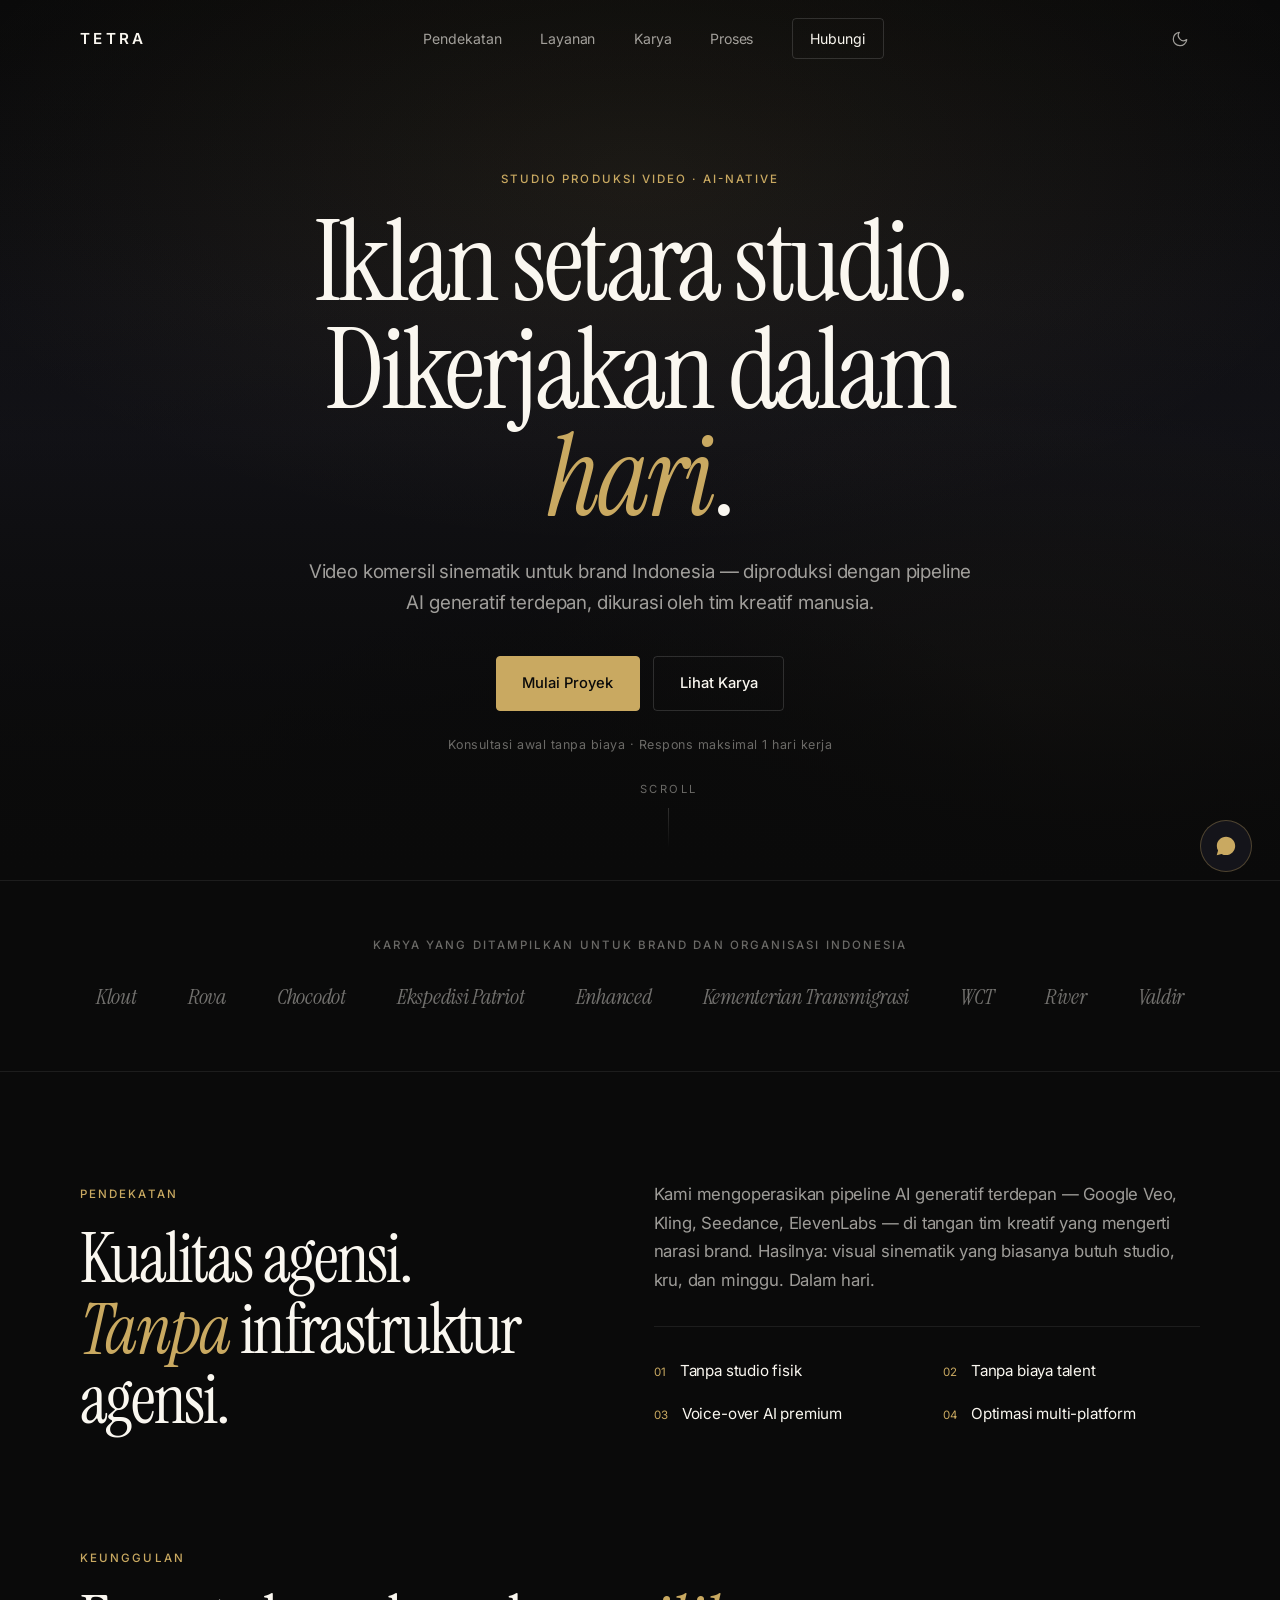
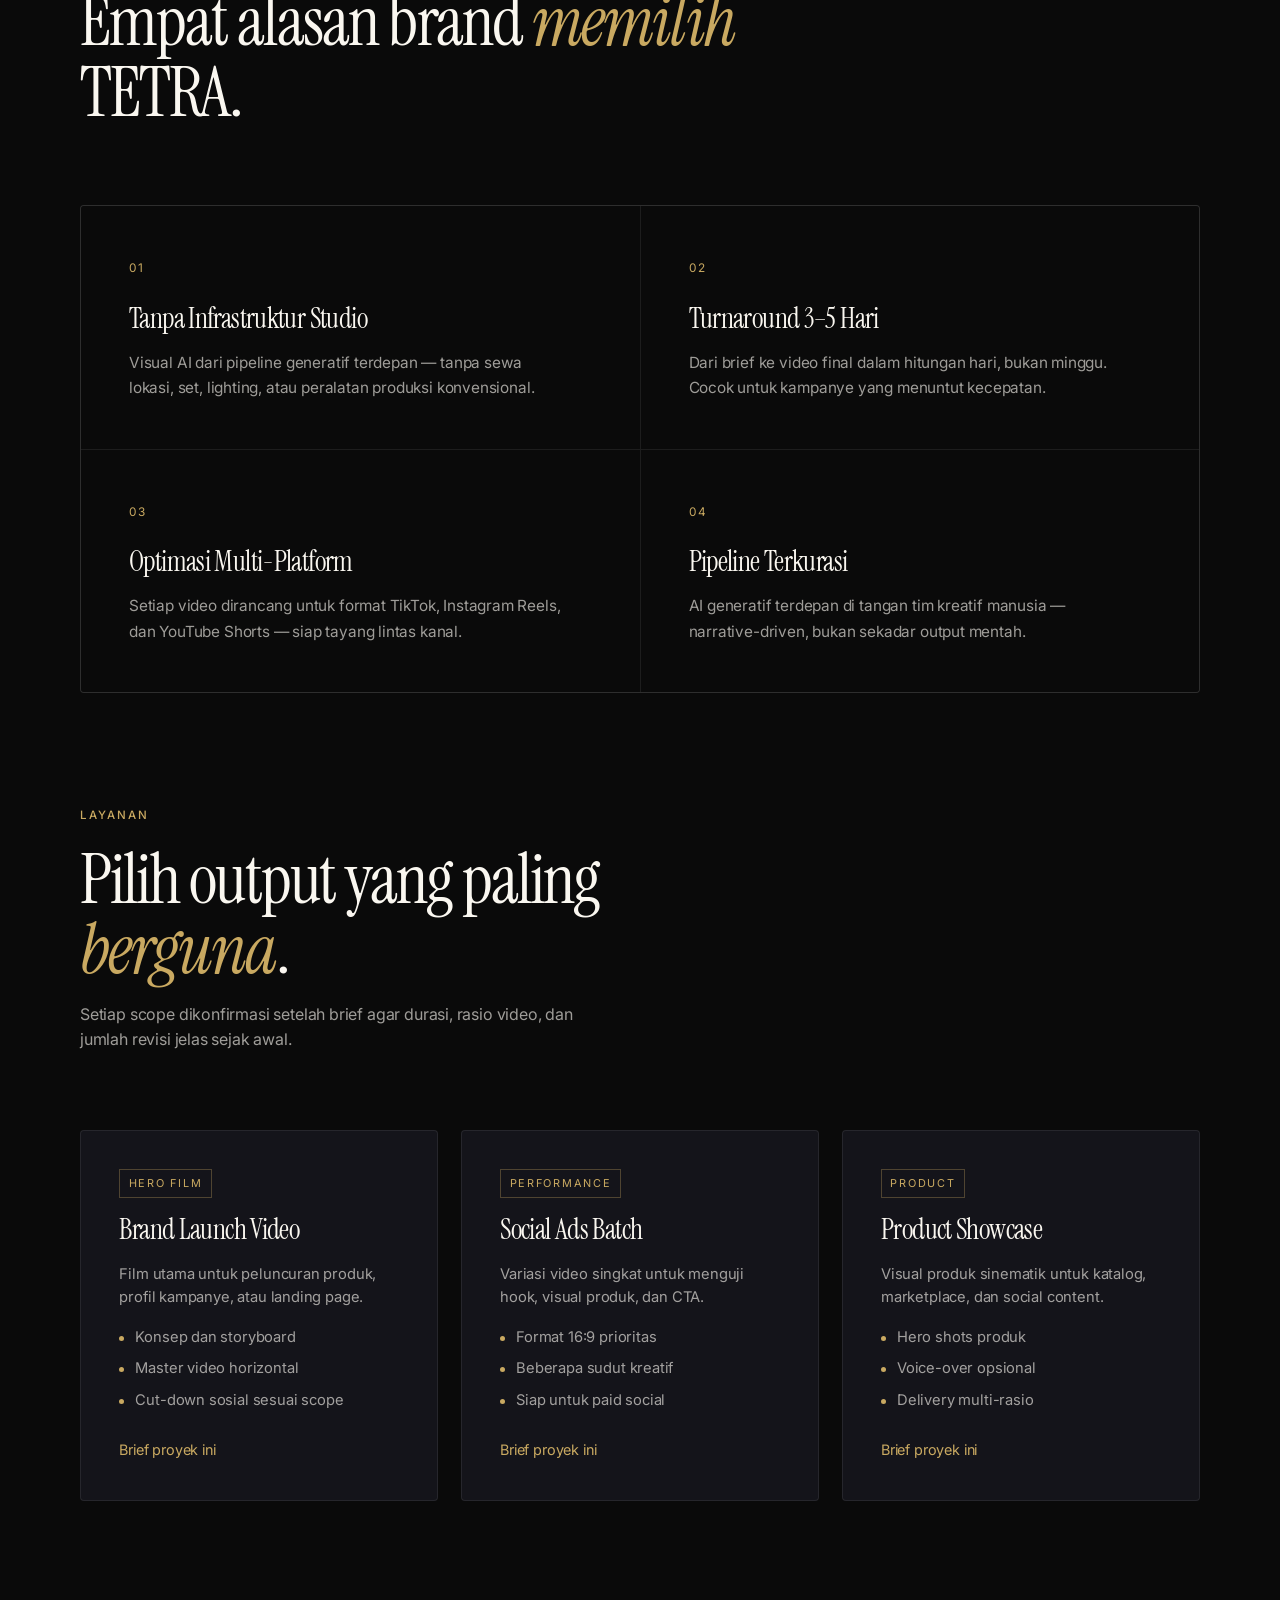
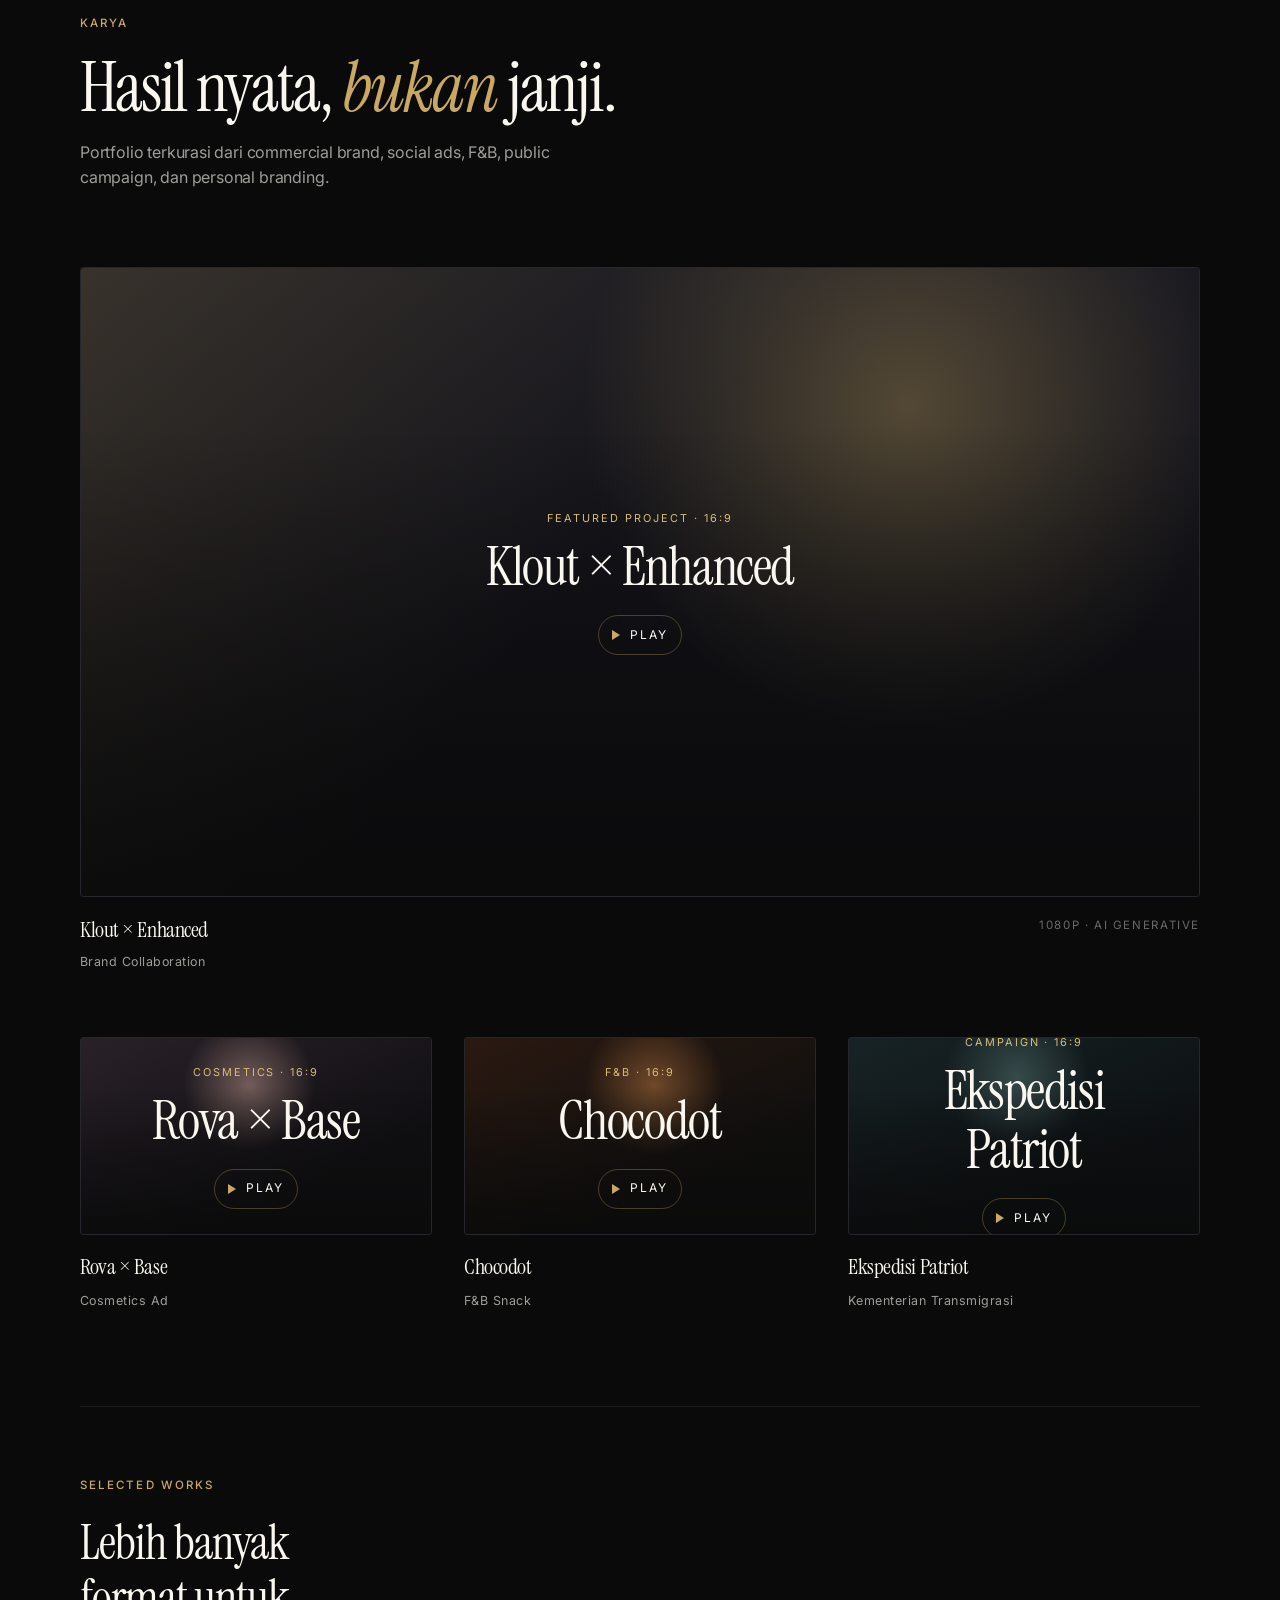
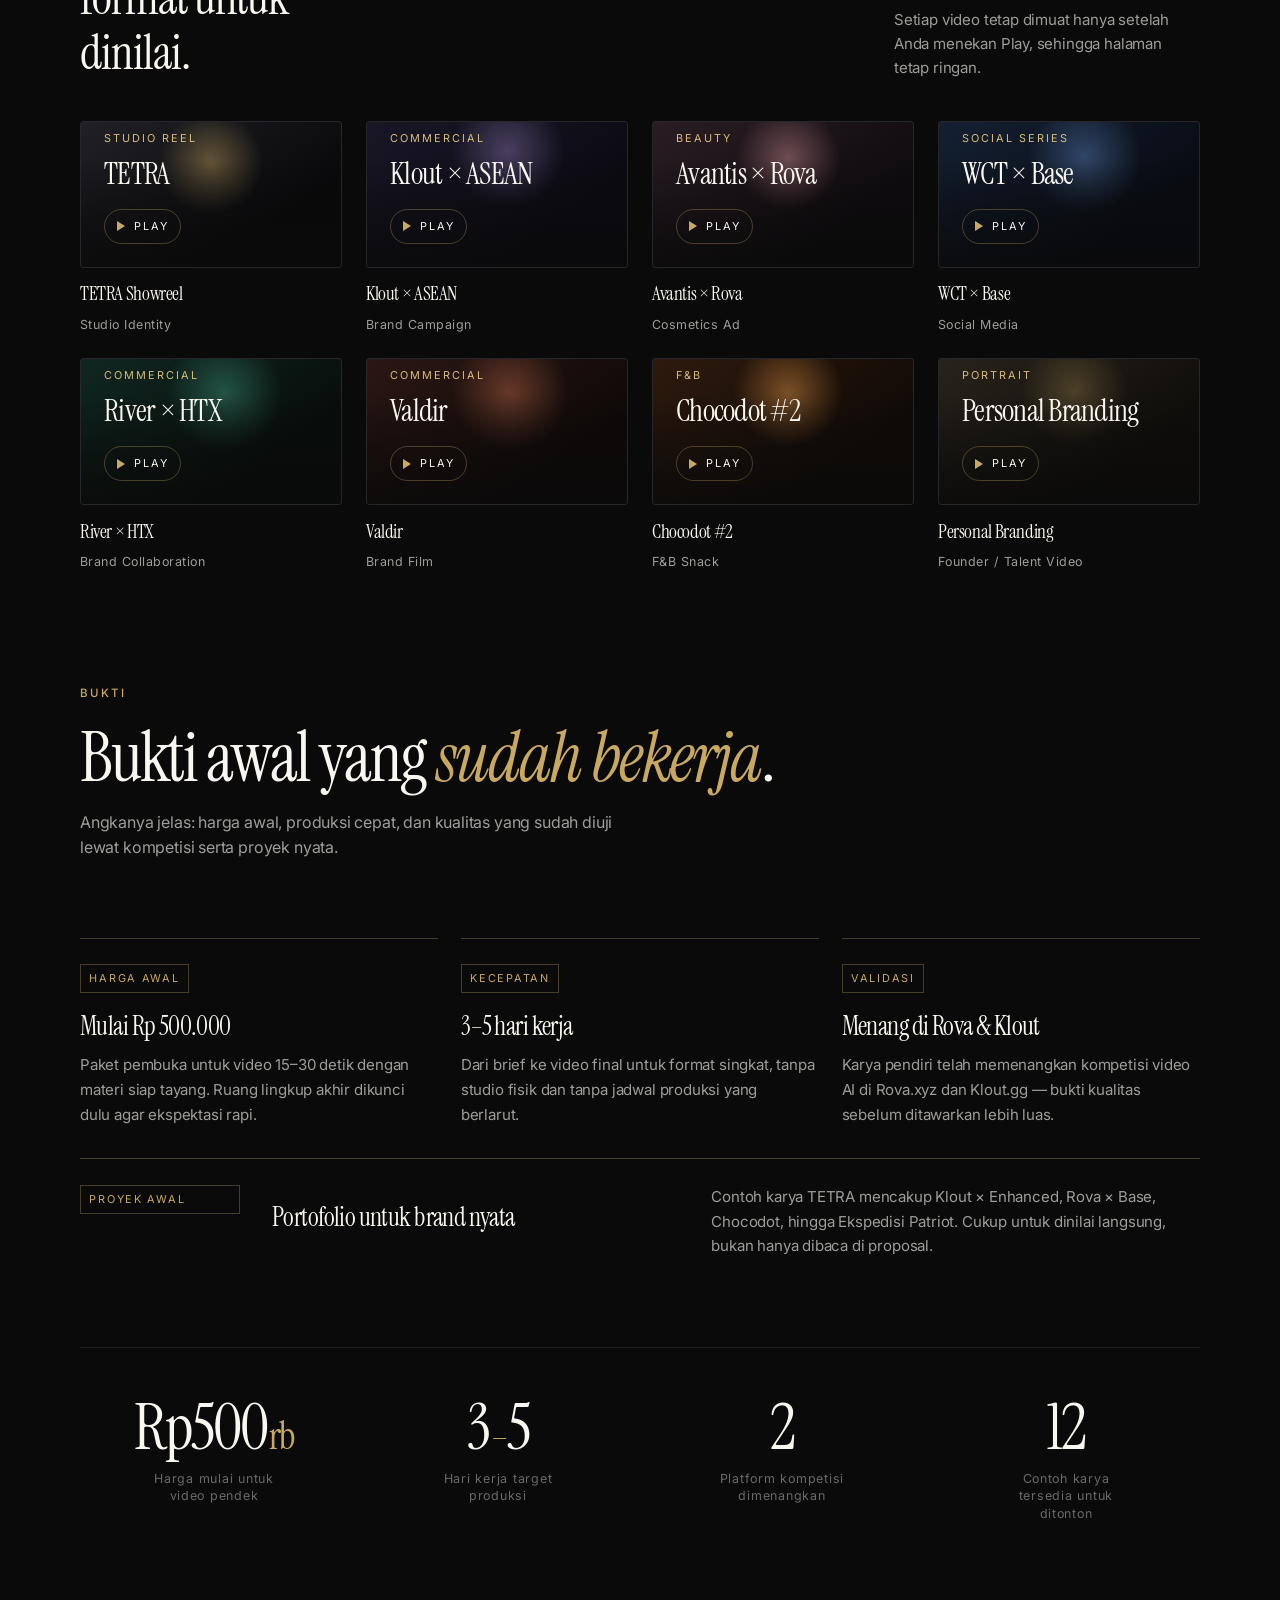
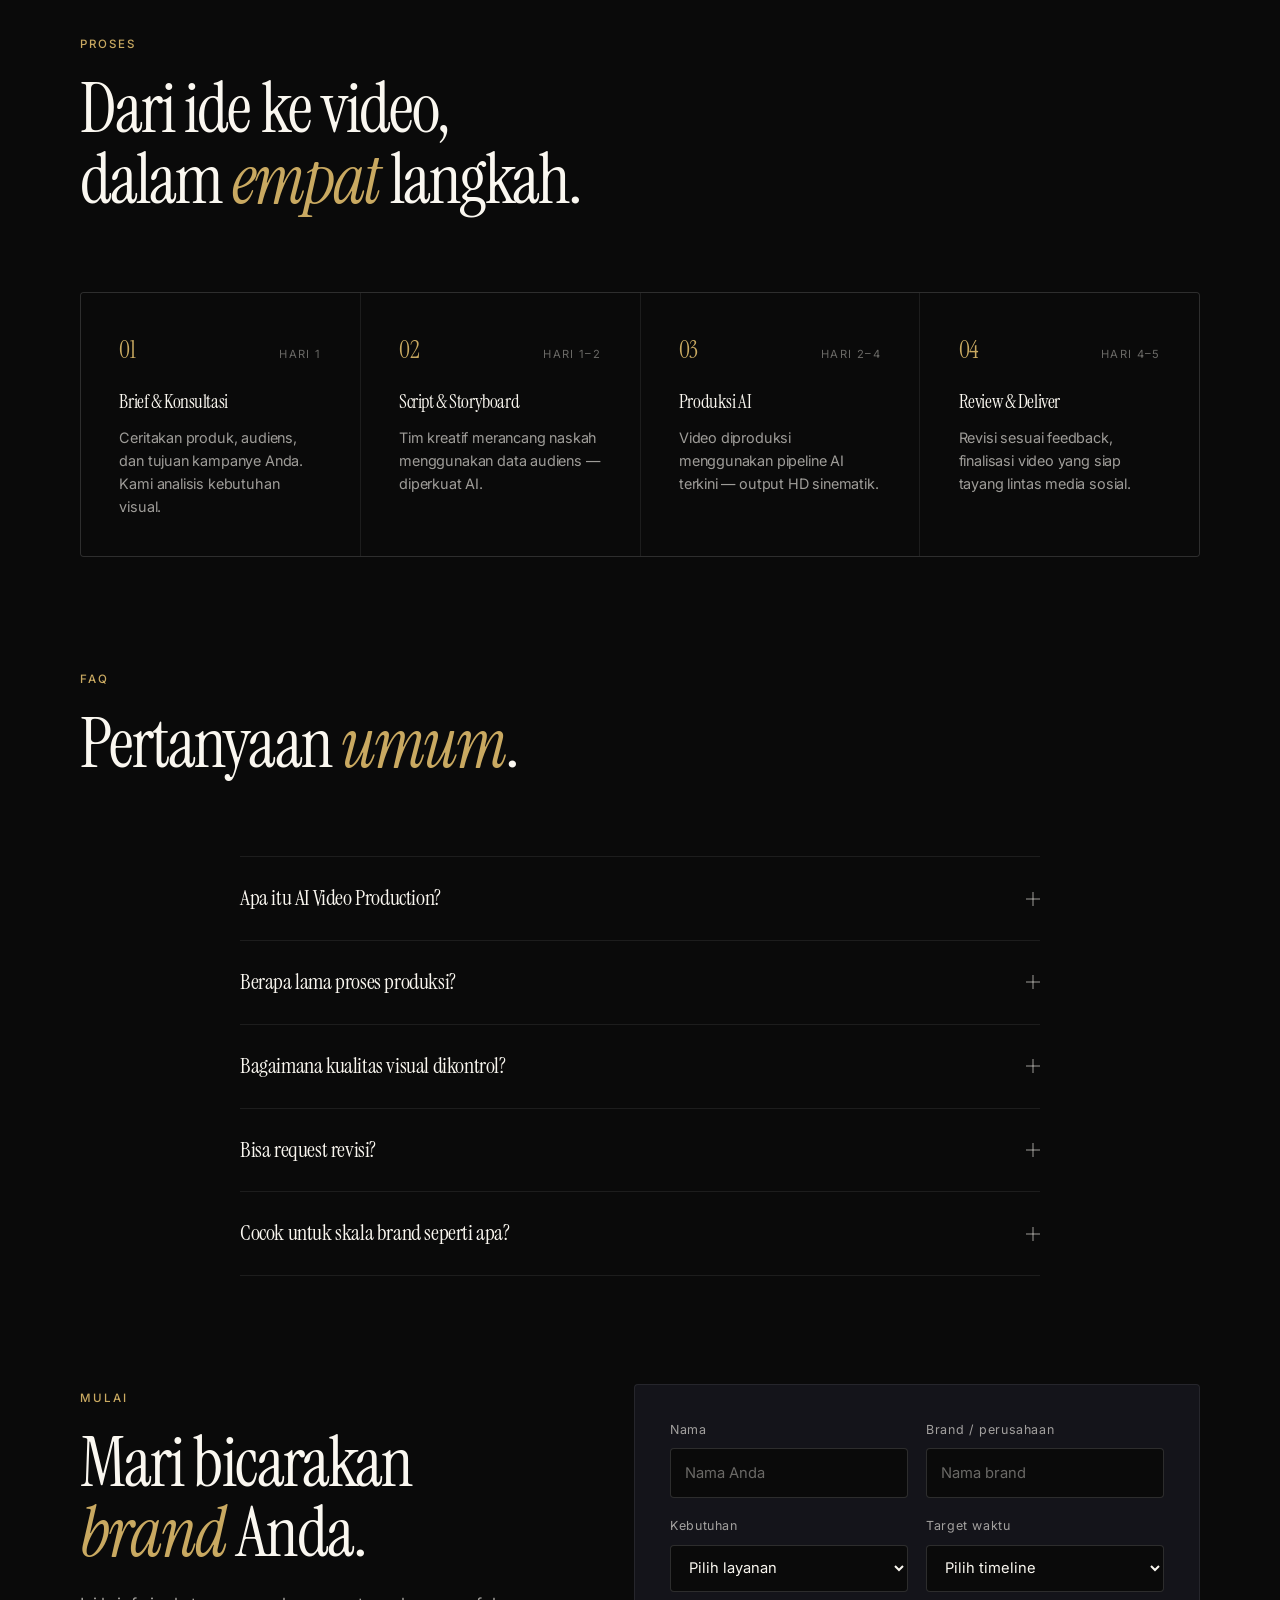
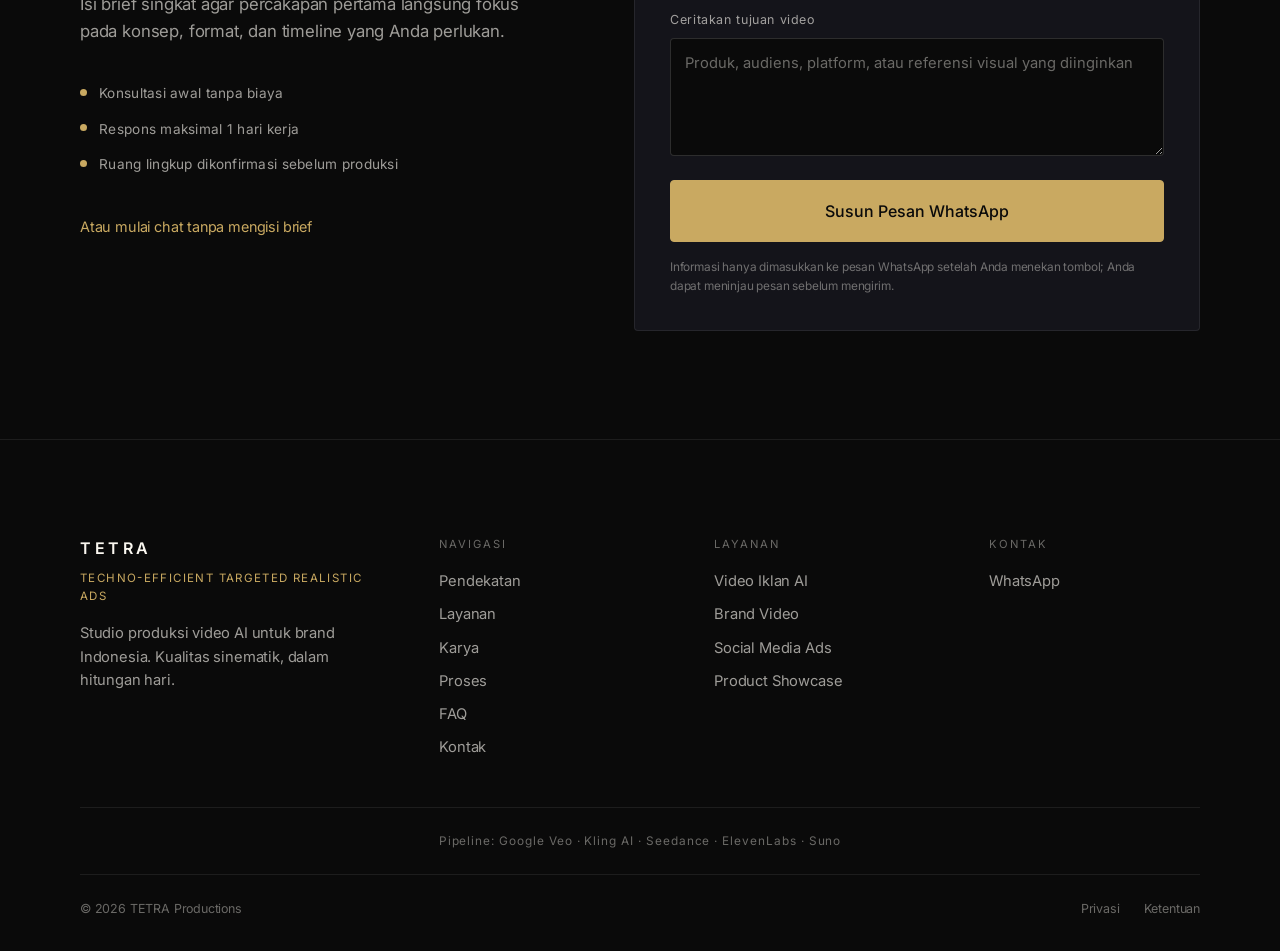
==== index.html @ b459ac85 "Initial commit: TETRA website source Static site for tetra-ai-web (deployed at tetra-ai-web.vercel.a" ====
<!DOCTYPE html>
<html lang="id" data-theme="dark">

<head>
    <meta charset="UTF-8">
    <meta name="viewport" content="width=device-width, initial-scale=1.0">
    <title>TETRA — Studio Produksi Video AI untuk Brand Indonesia</title>
    <meta name="description"
        content="Iklan video sinematik setara agensi tradisional, diproduksi dalam hitungan hari dengan pipeline AI generatif terdepan. Untuk brand Indonesia yang menuntut kualitas.">
    <meta name="robots" content="index, follow">

    <!-- Open Graph -->
    <meta property="og:title" content="TETRA — Studio Produksi Video AI">
    <meta property="og:description" content="Iklan setara studio. Dikerjakan dalam hari. Pipeline AI generatif untuk brand Indonesia.">
    <meta property="og:type" content="website">
    <meta property="og:locale" content="id_ID">
    <meta name="twitter:card" content="summary_large_image">
    <meta name="twitter:title" content="TETRA — Studio Produksi Video AI">
    <meta name="twitter:description" content="Video komersil sinematik untuk brand Indonesia, diproduksi dengan pipeline AI dan arahan kreatif manusia.">

    <!-- Mobile / PWA -->
    <meta name="theme-color" content="#0A0A0A">
    <meta name="apple-mobile-web-app-capable" content="yes">
    <meta name="apple-mobile-web-app-status-bar-style" content="black-translucent">
    <meta name="format-detection" content="telephone=no">

    <!-- Fonts: Inter Variable (body) + Instrument Serif (display). Two families only. -->
    <link rel="preconnect" href="https://fonts.googleapis.com">
    <link rel="preconnect" href="https://fonts.gstatic.com" crossorigin>
    <link rel="preload" as="style"
        href="https://fonts.googleapis.com/css2?family=Inter:wght@400;500;600&family=Instrument+Serif:ital@0;1&display=swap">
    <link rel="stylesheet"
        href="https://fonts.googleapis.com/css2?family=Inter:wght@400;500;600&family=Instrument+Serif:ital@0;1&display=swap">

    <link rel="stylesheet" href="styles.css?v=20260524-ratio-lightbox">

    <script type="application/ld+json">
        {
            "@context": "https://schema.org",
            "@type": "ProfessionalService",
            "name": "TETRA Productions",
            "description": "Studio produksi video AI untuk brand Indonesia dengan arahan kreatif manusia.",
            "areaServed": "Indonesia",
            "serviceType": [
                "Video Iklan AI",
                "Brand Video",
                "Social Media Ads",
                "Product Showcase"
            ],
            "contactPoint": {
                "@type": "ContactPoint",
                "telephone": "+62-857-1000-4692",
                "contactType": "sales",
                "availableLanguage": "Indonesian"
            }
        }
    </script>
    <script type="application/ld+json">
        {
            "@context": "https://schema.org",
            "@type": "FAQPage",
            "mainEntity": [
                {
                    "@type": "Question",
                    "name": "Apa itu AI Video Production?",
                    "acceptedAnswer": {
                        "@type": "Answer",
                        "text": "Proses produksi video yang memanfaatkan alat generatif untuk visual, suara, atau iterasi kreatif, kemudian dikurasi dan diarahkan oleh tim manusia agar sesuai dengan identitas brand."
                    }
                },
                {
                    "@type": "Question",
                    "name": "Berapa lama proses produksi?",
                    "acceptedAnswer": {
                        "@type": "Answer",
                        "text": "Target pengerjaan proyek video singkat adalah 3 sampai 5 hari kerja setelah brief dan ruang lingkup disepakati. Durasi dapat menyesuaikan kompleksitas proyek."
                    }
                },
                {
                    "@type": "Question",
                    "name": "Bisa request revisi?",
                    "acceptedAnswer": {
                        "@type": "Answer",
                        "text": "Bisa. Jumlah putaran revisi dan deliverables akan disepakati dalam scope proyek sebelum produksi dimulai."
                    }
                }
            ]
        }
    </script>
</head>

<body>
    <a class="skip-link" href="#main-content">Lewati ke konten utama</a>
    <!-- ─── Navigation ─── -->
    <nav class="nav" id="nav">
        <div class="container nav-inner">
            <a href="#hero" class="nav-logo" aria-label="TETRA — beranda">
                <span class="nav-mark">TETRA</span>
            </a>
            <div class="nav-links" id="navLinks">
                <a href="#approach">Pendekatan</a>
                <a href="#services">Layanan</a>
                <a href="#work">Karya</a>
                <a href="#process">Proses</a>
                <a href="#contact" class="nav-cta">Hubungi</a>
            </div>
            <div class="nav-tools">
                <button class="theme-toggle" id="themeToggle" aria-label="Ganti tema terang/gelap">
                    <svg class="theme-icon icon-sun" width="18" height="18" viewBox="0 0 24 24" fill="none" stroke="currentColor" stroke-width="1.6" stroke-linecap="round" stroke-linejoin="round"><circle cx="12" cy="12" r="4"/><path d="M12 2v2M12 20v2M4.93 4.93l1.41 1.41M17.66 17.66l1.41 1.41M2 12h2M20 12h2M4.93 19.07l1.41-1.41M17.66 6.34l1.41-1.41"/></svg>
                    <svg class="theme-icon icon-moon" width="18" height="18" viewBox="0 0 24 24" fill="none" stroke="currentColor" stroke-width="1.6" stroke-linecap="round" stroke-linejoin="round"><path d="M21 12.79A9 9 0 1 1 11.21 3 7 7 0 0 0 21 12.79z"/></svg>
                </button>
                <button class="hamburger" id="hamburger" aria-label="Buka menu" aria-expanded="false">
                    <span></span><span></span>
                </button>
            </div>
        </div>
    </nav>

    <main id="main-content">
    <!-- ─── Hero ─── -->
    <header class="hero" id="hero">
        <!-- Gradient remains intentional until an approved brand showreel is provided. -->
        <div class="hero-media" aria-hidden="true">
            <div class="hero-scrim"></div>
        </div>

        <div class="container hero-inner">
            <span class="eyebrow reveal" data-reveal-delay="0">STUDIO PRODUKSI VIDEO · AI-NATIVE</span>
            <h1 class="hero-title">
                <span class="reveal" data-reveal-delay="80">Iklan setara studio.</span>
                <span class="reveal" data-reveal-delay="160">Dikerjakan dalam <em>hari</em>.</span>
            </h1>
            <p class="hero-sub reveal" data-reveal-delay="280">
                Video komersil sinematik untuk brand Indonesia — diproduksi dengan pipeline AI generatif terdepan, dikurasi oleh tim kreatif manusia.
            </p>
            <div class="hero-actions reveal" data-reveal-delay="360">
                <a href="#contact" class="btn btn-primary">Mulai Proyek</a>
                <a href="#work" class="btn btn-ghost">Lihat Karya</a>
            </div>
            <p class="hero-micro reveal" data-reveal-delay="440">Konsultasi awal tanpa biaya · Respons maksimal 1 hari kerja</p>
        </div>

        <div class="hero-foot reveal" data-reveal-delay="560">
            <span class="hero-foot-label">Scroll</span>
            <span class="hero-foot-line" aria-hidden="true"></span>
        </div>
    </header>

    <!-- ─── Brand Strip (clients) ─── -->
    <section class="brand-strip">
        <div class="container">
            <p class="brand-strip-label">Karya yang ditampilkan untuk brand dan organisasi Indonesia</p>
            <div class="brand-marks">
                <span class="brand-mark">Klout</span>
                <span class="brand-mark">Rova</span>
                <span class="brand-mark">Chocodot</span>
                <span class="brand-mark">Ekspedisi Patriot</span>
                <span class="brand-mark">Enhanced</span>
                <span class="brand-mark">Kementerian Transmigrasi</span>
                <span class="brand-mark">WCT</span>
                <span class="brand-mark">River</span>
                <span class="brand-mark">Valdir</span>
            </div>
        </div>
    </section>

    <!-- ─── Approach ─── -->
    <section class="section section-approach" id="approach">
        <div class="container approach-grid">
            <div class="approach-lead">
                <span class="section-label">Pendekatan</span>
                <h2 class="display">Kualitas agensi.<br><em>Tanpa</em> infrastruktur agensi.</h2>
            </div>
            <div class="approach-body">
                <p>Kami mengoperasikan pipeline AI generatif terdepan — Google Veo, Kling, Seedance, ElevenLabs — di tangan tim kreatif yang mengerti narasi brand. Hasilnya: visual sinematik yang biasanya butuh studio, kru, dan minggu. Dalam hari.</p>
                <ul class="approach-list">
                    <li><span>01</span> Tanpa studio fisik</li>
                    <li><span>02</span> Tanpa biaya talent</li>
                    <li><span>03</span> Voice-over AI premium</li>
                    <li><span>04</span> Optimasi multi-platform</li>
                </ul>
            </div>
        </div>
    </section>

    <!-- ─── Features (Why TETRA) ─── -->
    <section class="section section-features" id="features">
        <div class="container">
            <header class="section-head">
                <span class="section-label">Keunggulan</span>
                <h2 class="display">Empat alasan brand <em>memilih</em> TETRA.</h2>
            </header>

            <div class="feature-grid">
                <article class="feature-card">
                    <span class="feature-num">01</span>
                    <h3>Tanpa Infrastruktur Studio</h3>
                    <p>Visual AI dari pipeline generatif terdepan — tanpa sewa lokasi, set, lighting, atau peralatan produksi konvensional.</p>
                </article>
                <article class="feature-card">
                    <span class="feature-num">02</span>
                    <h3>Turnaround 3–5 Hari</h3>
                    <p>Dari brief ke video final dalam hitungan hari, bukan minggu. Cocok untuk kampanye yang menuntut kecepatan.</p>
                </article>
                <article class="feature-card">
                    <span class="feature-num">03</span>
                    <h3>Optimasi Multi-Platform</h3>
                    <p>Setiap video dirancang untuk format TikTok, Instagram Reels, dan YouTube Shorts — siap tayang lintas kanal.</p>
                </article>
                <article class="feature-card">
                    <span class="feature-num">04</span>
                    <h3>Pipeline Terkurasi</h3>
                    <p>AI generatif terdepan di tangan tim kreatif manusia — narrative-driven, bukan sekadar output mentah.</p>
                </article>
            </div>
        </div>
    </section>

    <!-- ─── Services ─── -->
    <section class="section section-services" id="services">
        <div class="container">
            <header class="section-head">
                <span class="section-label">Layanan</span>
                <h2 class="display">Pilih output yang paling <em>berguna</em>.</h2>
                <p class="section-desc">Setiap scope dikonfirmasi setelah brief agar durasi, rasio video, dan jumlah revisi jelas sejak awal.</p>
            </header>
            <div class="package-grid">
                <article class="package-card">
                    <span class="package-label">Hero Film</span>
                    <h3>Brand Launch Video</h3>
                    <p>Film utama untuk peluncuran produk, profil kampanye, atau landing page.</p>
                    <ul>
                        <li>Konsep dan storyboard</li>
                        <li>Master video horizontal</li>
                        <li>Cut-down sosial sesuai scope</li>
                    </ul>
                    <a href="#contact" class="text-link">Brief proyek ini</a>
                </article>
                <article class="package-card">
                    <span class="package-label">Performance</span>
                    <h3>Social Ads Batch</h3>
                    <p>Variasi video singkat untuk menguji hook, visual produk, dan CTA.</p>
                    <ul>
                        <li>Format 16:9 prioritas</li>
                        <li>Beberapa sudut kreatif</li>
                        <li>Siap untuk paid social</li>
                    </ul>
                    <a href="#contact" class="text-link">Brief proyek ini</a>
                </article>
                <article class="package-card">
                    <span class="package-label">Product</span>
                    <h3>Product Showcase</h3>
                    <p>Visual produk sinematik untuk katalog, marketplace, dan social content.</p>
                    <ul>
                        <li>Hero shots produk</li>
                        <li>Voice-over opsional</li>
                        <li>Delivery multi-rasio</li>
                    </ul>
                    <a href="#contact" class="text-link">Brief proyek ini</a>
                </article>
            </div>
        </div>
    </section>

    <!-- ─── Showcase (Karya) ─── -->
    <section class="section section-work" id="work">
        <div class="container">
            <header class="section-head">
                <span class="section-label">Karya</span>
                <h2 class="display">Hasil nyata, <em>bukan</em> janji.</h2>
                <p class="section-desc">Portfolio terkurasi dari commercial brand, social ads, F&amp;B, public campaign, dan personal branding.</p>
            </header>

            <!-- Featured -->
            <figure class="work-featured">
                <div class="work-media work-media-wide video-embed cover-klout"
                    data-src="https://drive.google.com/file/d/1eVtVDagpVjFqkCO-XlD7D9DQ8VUdJgtZ/preview"
                    data-title="Klout x Enhanced — Brand Collaboration">
                    <button class="video-placeholder" type="button" aria-label="Putar video Klout x Enhanced">
                        <span class="video-kicker">Featured project · 16:9</span>
                        <span class="video-name">Klout × Enhanced</span>
                        <span class="play-button" aria-hidden="true">Play</span>
                    </button>
                </div>
                <figcaption class="work-cap">
                    <div>
                        <h3 class="work-title">Klout × Enhanced</h3>
                        <span class="work-tag">Brand Collaboration</span>
                    </div>
                    <span class="work-meta">1080p · AI Generative</span>
                </figcaption>
            </figure>

            <!-- Trio grid -->
            <div class="work-trio">
                <figure class="work-card">
                    <div class="work-media work-media-wide video-embed cover-rova"
                        data-src="https://drive.google.com/file/d/19JUOMMnBFKYXe2lNng1xgYRhy5OUyIf5/preview"
                        data-title="Rova x Base — Cosmetics Ad">
                        <button class="video-placeholder" type="button" aria-label="Putar video Rova x Base">
                            <span class="video-kicker">Cosmetics · 16:9</span>
                            <span class="video-name">Rova × Base</span>
                            <span class="play-button" aria-hidden="true">Play</span>
                        </button>
                    </div>
                    <figcaption class="work-cap">
                        <h3 class="work-title">Rova × Base</h3>
                        <span class="work-tag">Cosmetics Ad</span>
                    </figcaption>
                </figure>
                <figure class="work-card">
                    <div class="work-media work-media-wide video-embed cover-chocodot"
                        data-src="https://drive.google.com/file/d/1yJ6HZc7f_QaGAdREz9U8FoFIe3eE-5II/preview"
                        data-title="Chocodot — F&B Snack">
                        <button class="video-placeholder" type="button" aria-label="Putar video Chocodot">
                            <span class="video-kicker">F&amp;B · 16:9</span>
                            <span class="video-name">Chocodot</span>
                            <span class="play-button" aria-hidden="true">Play</span>
                        </button>
                    </div>
                    <figcaption class="work-cap">
                        <h3 class="work-title">Chocodot</h3>
                        <span class="work-tag">F&amp;B Snack</span>
                    </figcaption>
                </figure>
                <figure class="work-card">
                    <div class="work-media work-media-wide video-embed cover-patriot"
                        data-src="https://drive.google.com/file/d/1i_JkVnh2p4sb-p_VJhJwmnfqSl0GWBc1/preview"
                        data-title="Ekspedisi Patriot — Kementerian Transmigrasi">
                        <button class="video-placeholder" type="button" aria-label="Putar video Ekspedisi Patriot">
                            <span class="video-kicker">Campaign · 16:9</span>
                            <span class="video-name">Ekspedisi Patriot</span>
                            <span class="play-button" aria-hidden="true">Play</span>
                        </button>
                    </div>
                    <figcaption class="work-cap">
                        <h3 class="work-title">Ekspedisi Patriot</h3>
                        <span class="work-tag">Kementerian Transmigrasi</span>
                    </figcaption>
                </figure>
            </div>

            <div class="portfolio-library">
                <div class="portfolio-library-head">
                    <div>
                        <span class="section-label">Selected Works</span>
                        <h3>Lebih banyak format untuk dinilai.</h3>
                    </div>
                    <p>Setiap video tetap dimuat hanya setelah Anda menekan Play, sehingga halaman tetap ringan.</p>
                </div>
                <div class="portfolio-grid">
                    <figure class="portfolio-card">
                        <div class="work-media work-media-compact video-embed cover-tetra"
                            data-src="https://drive.google.com/file/d/1MsuvrX_CBAV9AVdIHjOhDb-KdjXubKEC/preview"
                            data-title="TETRA Showreel">
                            <button class="video-placeholder" type="button" aria-label="Putar video TETRA Showreel">
                                <span class="video-kicker">Studio reel</span>
                                <span class="video-name">TETRA</span>
                                <span class="play-button" aria-hidden="true">Play</span>
                            </button>
                        </div>
                        <figcaption class="work-cap"><h3 class="work-title">TETRA Showreel</h3><span class="work-tag">Studio Identity</span></figcaption>
                    </figure>
                    <figure class="portfolio-card">
                        <div class="work-media work-media-compact video-embed cover-klout-alt"
                            data-src="https://drive.google.com/file/d/1YzwSd5YJbC4B0AK_u6Jt93MTqPR-KKzh/preview"
                            data-title="Klout x ASEAN">
                            <button class="video-placeholder" type="button" aria-label="Putar video Klout x ASEAN">
                                <span class="video-kicker">Commercial</span>
                                <span class="video-name">Klout × ASEAN</span>
                                <span class="play-button" aria-hidden="true">Play</span>
                            </button>
                        </div>
                        <figcaption class="work-cap"><h3 class="work-title">Klout × ASEAN</h3><span class="work-tag">Brand Campaign</span></figcaption>
                    </figure>
                    <figure class="portfolio-card">
                        <div class="work-media work-media-compact video-embed cover-rova-alt"
                            data-src="https://drive.google.com/file/d/1Nk1ZiXvy0aPjG8SMb_t5RAHH6_hOiJsT/preview"
                            data-title="Avantis x Rova">
                            <button class="video-placeholder" type="button" aria-label="Putar video Avantis x Rova">
                                <span class="video-kicker">Beauty</span>
                                <span class="video-name">Avantis × Rova</span>
                                <span class="play-button" aria-hidden="true">Play</span>
                            </button>
                        </div>
                        <figcaption class="work-cap"><h3 class="work-title">Avantis × Rova</h3><span class="work-tag">Cosmetics Ad</span></figcaption>
                    </figure>
                    <figure class="portfolio-card">
                        <div class="work-media work-media-compact video-embed cover-wct"
                            data-src="https://drive.google.com/file/d/1RF8cusTP_QENa0GPOIUESCpwFxr39UJb/preview"
                            data-title="WCT x Base">
                            <button class="video-placeholder" type="button" aria-label="Putar video WCT x Base">
                                <span class="video-kicker">Social series</span>
                                <span class="video-name">WCT × Base</span>
                                <span class="play-button" aria-hidden="true">Play</span>
                            </button>
                        </div>
                        <figcaption class="work-cap"><h3 class="work-title">WCT × Base</h3><span class="work-tag">Social Media</span></figcaption>
                    </figure>
                    <figure class="portfolio-card">
                        <div class="work-media work-media-compact video-embed cover-river"
                            data-src="https://drive.google.com/file/d/1_2zV5-eQpbgtrIQJldODOGNjHz-_ExUr/preview"
                            data-title="River x HTX">
                            <button class="video-placeholder" type="button" aria-label="Putar video River x HTX">
                                <span class="video-kicker">Commercial</span>
                                <span class="video-name">River × HTX</span>
                                <span class="play-button" aria-hidden="true">Play</span>
                            </button>
                        </div>
                        <figcaption class="work-cap"><h3 class="work-title">River × HTX</h3><span class="work-tag">Brand Collaboration</span></figcaption>
                    </figure>
                    <figure class="portfolio-card">
                        <div class="work-media work-media-compact video-embed cover-valdir"
                            data-src="https://drive.google.com/file/d/1yiLVkbfHS82OtkeMI0-4P4eYIgjVktNy/preview"
                            data-title="Valdir">
                            <button class="video-placeholder" type="button" aria-label="Putar video Valdir">
                                <span class="video-kicker">Commercial</span>
                                <span class="video-name">Valdir</span>
                                <span class="play-button" aria-hidden="true">Play</span>
                            </button>
                        </div>
                        <figcaption class="work-cap"><h3 class="work-title">Valdir</h3><span class="work-tag">Brand Film</span></figcaption>
                    </figure>
                    <figure class="portfolio-card">
                        <div class="work-media work-media-compact video-embed cover-chocodot-alt"
                            data-src="https://drive.google.com/file/d/1ku7ADpY2LKVu2ojV3LmY8NTLlaJAdP_U/preview"
                            data-title="Chocodot #2">
                            <button class="video-placeholder" type="button" aria-label="Putar video Chocodot versi kedua">
                                <span class="video-kicker">F&amp;B</span>
                                <span class="video-name">Chocodot #2</span>
                                <span class="play-button" aria-hidden="true">Play</span>
                            </button>
                        </div>
                        <figcaption class="work-cap"><h3 class="work-title">Chocodot #2</h3><span class="work-tag">F&amp;B Snack</span></figcaption>
                    </figure>
                    <figure class="portfolio-card">
                        <div class="work-media work-media-compact video-embed cover-personal"
                            data-src="https://drive.google.com/file/d/17XMlGXFoFAT2NtqNNRdtBwtmYIBpVOPx/preview"
                            data-title="Personal Branding">
                            <button class="video-placeholder" type="button" aria-label="Putar video Personal Branding">
                                <span class="video-kicker">Portrait</span>
                                <span class="video-name">Personal Branding</span>
                                <span class="play-button" aria-hidden="true">Play</span>
                            </button>
                        </div>
                        <figcaption class="work-cap"><h3 class="work-title">Personal Branding</h3><span class="work-tag">Founder / Talent Video</span></figcaption>
                    </figure>
                </div>
            </div>
        </div>
    </section>

    <!-- ─── Proof ─── -->
    <section class="section section-proof" id="proof">
        <div class="container">
            <header class="section-head">
                <span class="section-label">Bukti</span>
                <h2 class="display">Bukti awal yang <em>sudah bekerja</em>.</h2>
                <p class="section-desc">Angkanya jelas: harga awal, produksi cepat, dan kualitas yang sudah diuji lewat kompetisi serta proyek nyata.</p>
            </header>

            <div class="proof-grid">
                <article class="proof-card">
                    <span class="proof-card-label">Harga Awal</span>
                    <h3>Mulai Rp 500.000</h3>
                    <p>Paket pembuka untuk video 15–30 detik dengan materi siap tayang. Ruang lingkup akhir dikunci dulu agar ekspektasi rapi.</p>
                </article>
                <article class="proof-card">
                    <span class="proof-card-label">Kecepatan</span>
                    <h3>3–5 hari kerja</h3>
                    <p>Dari brief ke video final untuk format singkat, tanpa studio fisik dan tanpa jadwal produksi yang berlarut.</p>
                </article>
                <article class="proof-card">
                    <span class="proof-card-label">Validasi</span>
                    <h3>Menang di Rova & Klout</h3>
                    <p>Karya pendiri telah memenangkan kompetisi video AI di Rova.xyz dan Klout.gg — bukti kualitas sebelum ditawarkan lebih luas.</p>
                </article>
                <article class="proof-card proof-card-wide">
                    <span class="proof-card-label">Proyek Awal</span>
                    <h3>Portofolio untuk brand nyata</h3>
                    <p>Contoh karya TETRA mencakup Klout × Enhanced, Rova × Base, Chocodot, hingga Ekspedisi Patriot. Cukup untuk dinilai langsung, bukan hanya dibaca di proposal.</p>
                </article>
            </div>

            <div class="proof-stats">
                <div class="proof-stat">
                    <span class="proof-num">Rp500<i>rb</i></span>
                    <span class="proof-label">Harga mulai untuk video pendek</span>
                </div>
                <div class="proof-stat">
                    <span class="proof-num">3<i>–</i>5</span>
                    <span class="proof-label">Hari kerja target produksi</span>
                </div>
                <div class="proof-stat">
                    <span class="proof-num">2</span>
                    <span class="proof-label">Platform kompetisi dimenangkan</span>
                </div>
                <div class="proof-stat">
                    <span class="proof-num">12</span>
                    <span class="proof-label">Contoh karya tersedia untuk ditonton</span>
                </div>
            </div>
        </div>
    </section>

    <!-- ─── Process ─── -->
    <section class="section section-process" id="process">
        <div class="container">
            <header class="section-head">
                <span class="section-label">Proses</span>
                <h2 class="display">Dari ide ke video,<br>dalam <em>empat</em> langkah.</h2>
            </header>

            <ol class="process">
                <li class="process-step">
                    <div class="process-head">
                        <span class="process-num">01</span>
                        <span class="process-time">Hari 1</span>
                    </div>
                    <h3>Brief & Konsultasi</h3>
                    <p>Ceritakan produk, audiens, dan tujuan kampanye Anda. Kami analisis kebutuhan visual.</p>
                </li>
                <li class="process-step">
                    <div class="process-head">
                        <span class="process-num">02</span>
                        <span class="process-time">Hari 1–2</span>
                    </div>
                    <h3>Script & Storyboard</h3>
                    <p>Tim kreatif merancang naskah menggunakan data audiens — diperkuat AI.</p>
                </li>
                <li class="process-step">
                    <div class="process-head">
                        <span class="process-num">03</span>
                        <span class="process-time">Hari 2–4</span>
                    </div>
                    <h3>Produksi AI</h3>
                    <p>Video diproduksi menggunakan pipeline AI terkini — output HD sinematik.</p>
                </li>
                <li class="process-step">
                    <div class="process-head">
                        <span class="process-num">04</span>
                        <span class="process-time">Hari 4–5</span>
                    </div>
                    <h3>Review & Deliver</h3>
                    <p>Revisi sesuai feedback, finalisasi video yang siap tayang lintas media sosial.</p>
                </li>
            </ol>
        </div>
    </section>

    <!-- ─── FAQ ─── -->
    <section class="section section-faq" id="faq">
        <div class="container">
            <header class="section-head">
                <span class="section-label">FAQ</span>
                <h2 class="display">Pertanyaan <em>umum</em>.</h2>
            </header>

            <div class="faq-list">
                <details class="faq-item">
                    <summary>Apa itu AI Video Production?<span class="faq-glyph" aria-hidden="true"></span></summary>
                    <p>Proses produksi yang memanfaatkan alat generatif untuk visual, suara, atau iterasi kreatif, kemudian dikurasi dan diarahkan oleh tim manusia agar sesuai dengan identitas brand.</p>
                </details>
                <details class="faq-item">
                    <summary>Berapa lama proses produksi?<span class="faq-glyph" aria-hidden="true"></span></summary>
                    <p>Target pengerjaan proyek video singkat adalah 3–5 hari kerja setelah brief dan ruang lingkup disepakati. Durasi dapat menyesuaikan kompleksitas proyek.</p>
                </details>
                <details class="faq-item">
                    <summary>Bagaimana kualitas visual dikontrol?<span class="faq-glyph" aria-hidden="true"></span></summary>
                    <p>Tim kreatif mengarahkan konsep, memilih hasil terbaik, dan melakukan penyempurnaan sebelum penyerahan final. Kualitas visual dapat Anda nilai langsung melalui contoh karya di atas.</p>
                </details>
                <details class="faq-item">
                    <summary>Bisa request revisi?<span class="faq-glyph" aria-hidden="true"></span></summary>
                    <p>Bisa. Jumlah putaran revisi dan deliverables akan disepakati dalam scope proyek sebelum produksi dimulai.</p>
                </details>
                <details class="faq-item">
                    <summary>Cocok untuk skala brand seperti apa?<span class="faq-glyph" aria-hidden="true"></span></summary>
                    <p>Brand yang membutuhkan video peluncuran, iklan sosial, atau product showcase dapat memulai dari brief singkat. Kesesuaian scope dan kebutuhan produksi akan dibahas dalam konsultasi.</p>
                </details>
            </div>
        </div>
    </section>

    <!-- ─── CTA ─── -->
    <section class="section section-cta" id="contact">
        <div class="container contact-grid">
            <div class="cta-inner">
                <span class="section-label">Mulai</span>
                <h2 class="display cta-title">Mari bicarakan <em>brand</em> Anda.</h2>
                <p class="cta-sub">Isi brief singkat agar percakapan pertama langsung fokus pada konsep, format, dan timeline yang Anda perlukan.</p>
                <ul class="cta-trust">
                    <li>Konsultasi awal tanpa biaya</li>
                    <li>Respons maksimal 1 hari kerja</li>
                    <li>Ruang lingkup dikonfirmasi sebelum produksi</li>
                </ul>
                <a href="https://wa.me/6285710004692?text=Halo%20TETRA%2C%20saya%20ingin%20mendiskusikan%20proyek%20video%20untuk%20brand%20saya."
                    target="_blank" rel="noopener" class="text-link">Atau mulai chat tanpa mengisi brief</a>
            </div>
            <form class="brief-form" id="briefForm">
                <div class="field-grid">
                    <label class="field">
                        <span>Nama</span>
                        <input type="text" name="name" autocomplete="name" required placeholder="Nama Anda">
                    </label>
                    <label class="field">
                        <span>Brand / perusahaan</span>
                        <input type="text" name="brand" autocomplete="organization" required placeholder="Nama brand">
                    </label>
                    <label class="field">
                        <span>Kebutuhan</span>
                        <select name="project" required>
                            <option value="">Pilih layanan</option>
                            <option>Brand Launch Video</option>
                            <option>Social Ads Batch</option>
                            <option>Product Showcase</option>
                            <option>Lainnya / belum pasti</option>
                        </select>
                    </label>
                    <label class="field">
                        <span>Target waktu</span>
                        <select name="timeline" required>
                            <option value="">Pilih timeline</option>
                            <option>Secepatnya</option>
                            <option>Dalam 1–2 minggu</option>
                            <option>Dalam 1 bulan</option>
                            <option>Masih eksplorasi</option>
                        </select>
                    </label>
                    <label class="field field-wide">
                        <span>Ceritakan tujuan video</span>
                        <textarea name="brief" required rows="4" placeholder="Produk, audiens, platform, atau referensi visual yang diinginkan"></textarea>
                    </label>
                </div>
                <button type="submit" class="btn btn-primary btn-lg">Susun Pesan WhatsApp</button>
                <p class="form-note">Informasi hanya dimasukkan ke pesan WhatsApp setelah Anda menekan tombol; Anda dapat meninjau pesan sebelum mengirim.</p>
            </form>
        </div>
    </section>
    </main>

    <!-- ─── Footer ─── -->
    <footer class="footer">
        <div class="container">
            <div class="footer-grid">
                <div class="footer-brand">
                    <span class="footer-mark">TETRA</span>
                    <p class="footer-tag">Techno-Efficient Targeted Realistic Ads</p>
                    <p class="footer-desc">Studio produksi video AI untuk brand Indonesia. Kualitas sinematik, dalam hitungan hari.</p>
                </div>
                <div class="footer-col">
                    <span class="footer-col-h">Navigasi</span>
                    <a href="#approach">Pendekatan</a>
                    <a href="#services">Layanan</a>
                    <a href="#work">Karya</a>
                    <a href="#process">Proses</a>
                    <a href="#faq">FAQ</a>
                    <a href="#contact">Kontak</a>
                </div>
                <div class="footer-col">
                    <span class="footer-col-h">Layanan</span>
                    <a href="#services">Video Iklan AI</a>
                    <a href="#services">Brand Video</a>
                    <a href="#services">Social Media Ads</a>
                    <a href="#services">Product Showcase</a>
                </div>
                <div class="footer-col">
                    <span class="footer-col-h">Kontak</span>
                    <a href="https://wa.me/6285710004692?text=Halo%20TETRA%2C%20saya%20ingin%20mendiskusikan%20proyek%20video%20untuk%20brand%20saya." target="_blank" rel="noopener">WhatsApp</a>
                </div>
            </div>
            <div class="footer-tools">
                <span>Pipeline: Google Veo · Kling AI · Seedance · ElevenLabs · Suno</span>
            </div>
            <div class="footer-bottom">
                <span>&copy; 2026 TETRA Productions</span>
                <div class="footer-bottom-links">
                    <a href="privacy.html">Privasi</a>
                    <a href="terms.html">Ketentuan</a>
                </div>
            </div>
        </div>
    </footer>

    <!-- ─── WhatsApp FAB ─── -->
    <a href="https://wa.me/6285710004692?text=Halo%20TETRA%2C%20saya%20ingin%20mendiskusikan%20proyek%20video%20untuk%20brand%20saya." target="_blank" rel="noopener" class="wa-fab" aria-label="Chat WhatsApp">
        <svg viewBox="0 0 32 32" width="22" height="22" fill="currentColor" aria-hidden="true"><path d="M16.01 2.64C8.63 2.64 2.65 8.6 2.65 15.96c0 2.35.62 4.64 1.8 6.66L2.5 29.36l7.01-1.84a13.28 13.28 0 006.5 1.7c7.37 0 13.35-5.96 13.35-13.32S23.38 2.64 16.01 2.64zm6.1 16.09c-.33-.17-1.98-1-2.29-1.11-.31-.11-.53-.17-.76.17-.22.33-.87 1.11-1.07 1.33-.2.22-.39.25-.73.08-.33-.17-1.41-.52-2.69-1.65-1-.89-1.67-1.99-1.87-2.33-.2-.33-.02-.51.15-.68.15-.15.33-.39.5-.58.17-.2.22-.33.33-.56.11-.22.06-.42-.03-.58-.08-.17-.76-1.83-1.04-2.5-.27-.66-.55-.57-.76-.58h-.65c-.22 0-.58.08-.89.42-.31.33-1.17 1.14-1.17 2.78s1.2 3.22 1.36 3.44c.17.22 2.36 3.6 5.72 5.05.8.35 1.42.55 1.91.71.8.25 1.53.22 2.11.13.64-.1 1.98-.81 2.26-1.59.28-.78.28-1.45.2-1.59-.09-.14-.31-.22-.65-.39z"/></svg>
    </a>

    <!-- Mobile nav backdrop -->
    <div class="nav-backdrop" id="navBackdrop" aria-hidden="true"></div>

    <!-- Video lightbox -->
    <div class="video-modal" id="videoModal" aria-hidden="true">
        <div class="video-modal-backdrop" data-video-close></div>
        <div class="video-modal-dialog" role="dialog" aria-modal="true" aria-labelledby="videoModalTitle">
            <div class="video-modal-head">
                <h2 id="videoModalTitle">Video TETRA</h2>
                <button class="video-modal-close" type="button" data-video-close aria-label="Tutup video">
                    <svg width="18" height="18" viewBox="0 0 24 24" fill="none" stroke="currentColor" stroke-width="1.8" stroke-linecap="round"><path d="M6 6l12 12M18 6L6 18"/></svg>
                </button>
            </div>
            <div class="video-modal-frame" id="videoModalFrame"></div>
        </div>
    </div>

    <script src="script.js?v=20260524-ratio-lightbox" defer></script>
</body>

</html>
---- styles.css ----
/* ============================================================================
   TETRA v2 — Cinematic Editorial
   Design system: warm-black + cream + warm gold accent.
   Two typefaces only: Instrument Serif (display) + Inter (UI/body).
   ========================================================================== */

/* ─── Design Tokens ──────────────────────────────────────────────────────── */
:root {
    /* Palette — warm-black + cream + ONE accent */
    --ink: #0A0A0A;
    --ink-soft: #14141A;
    --ink-elev: #1B1B22;
    --ink-line: rgba(255, 255, 255, 0.08);
    --ink-line-strong: rgba(255, 255, 255, 0.14);

    --cream: #FAF7F0;
    --cream-mute: rgba(250, 247, 240, 0.62);
    --cream-soft: rgba(250, 247, 240, 0.40);
    --cream-faint: rgba(250, 247, 240, 0.16);

    --gold: #C9A961;
    --gold-bright: #D8BC78;
    --gold-soft: rgba(201, 169, 97, 0.14);
    --gold-line: rgba(201, 169, 97, 0.32);

    /* Typography */
    --font-display: 'Instrument Serif', 'Cormorant Garamond', Georgia, serif;
    --font-body: 'Inter', system-ui, -apple-system, 'Segoe UI', sans-serif;
    --font-mono: 'Inter', ui-monospace, 'SF Mono', monospace;

    /* Motion */
    --ease: cubic-bezier(0.16, 1, 0.3, 1);
    --ease-fast: cubic-bezier(0.4, 0, 0.2, 1);
    --t-fast: 180ms;
    --t-med: 320ms;
    --t-slow: 640ms;

    /* Layout */
    --container: 1200px;
    --pad-x: clamp(20px, 5vw, 40px);
    --pad-y: clamp(96px, 12vh, 160px);
    --radius: 4px;
}

/* ─── Light theme (toggle, not default) ──────────────────────────────────── */
[data-theme="light"] {
    --ink: #FAF7F0;
    --ink-soft: #F3EFE6;
    --ink-elev: #ECE7DB;
    --ink-line: rgba(10, 10, 10, 0.10);
    --ink-line-strong: rgba(10, 10, 10, 0.18);

    --cream: #14141A;
    --cream-mute: rgba(20, 20, 26, 0.66);
    --cream-soft: rgba(20, 20, 26, 0.44);
    --cream-faint: rgba(20, 20, 26, 0.16);

    --gold: #A8862E;
    --gold-bright: #8E6F1F;
    --gold-soft: rgba(168, 134, 46, 0.12);
    --gold-line: rgba(168, 134, 46, 0.36);
}

/* ─── Reset ──────────────────────────────────────────────────────────────── */
*, *::before, *::after { box-sizing: border-box; margin: 0; padding: 0; }
html { scroll-behavior: smooth; scroll-padding-top: 72px; -webkit-text-size-adjust: 100%; }
body {
    background: var(--ink);
    color: var(--cream);
    font-family: var(--font-body);
    font-size: 16px;
    line-height: 1.55;
    letter-spacing: -0.011em;
    font-feature-settings: 'kern' 1, 'liga' 1, 'calt' 1;
    -webkit-font-smoothing: antialiased;
    -moz-osx-font-smoothing: grayscale;
    overflow-x: hidden;
    transition: background-color var(--t-med) var(--ease), color var(--t-med) var(--ease);
}
img, video, svg, iframe { display: block; max-width: 100%; }
a { color: inherit; text-decoration: none; transition: color var(--t-fast) var(--ease); }
button { font: inherit; color: inherit; background: none; border: 0; cursor: pointer; }
ul, ol { list-style: none; }
::selection { background: var(--gold); color: var(--ink); }
:where(a, button, input, select, textarea, summary):focus-visible {
    outline: 2px solid var(--gold-bright);
    outline-offset: 3px;
}
.skip-link {
    position: fixed;
    top: 12px;
    left: 12px;
    z-index: 110;
    padding: 0.75rem 1rem;
    border-radius: var(--radius);
    background: var(--gold);
    color: var(--ink);
    transform: translateY(calc(-100% - 24px));
}
.skip-link:focus { transform: translateY(0); }

/* Custom scrollbar */
::-webkit-scrollbar { width: 8px; height: 8px; }
::-webkit-scrollbar-track { background: transparent; }
::-webkit-scrollbar-thumb { background: var(--ink-line-strong); border-radius: 4px; }
::-webkit-scrollbar-thumb:hover { background: var(--cream-faint); }

/* ─── Layout primitives ──────────────────────────────────────────────────── */
.container {
    width: 100%;
    max-width: var(--container);
    margin: 0 auto;
    padding-left: var(--pad-x);
    padding-right: var(--pad-x);
}
.section {
    padding-top: var(--pad-y);
    padding-bottom: var(--pad-y);
    position: relative;
}
.section + .section { padding-top: 0; }

/* ─── Typography ─────────────────────────────────────────────────────────── */
.display {
    font-family: var(--font-display);
    font-weight: 400;
    line-height: 1.02;
    letter-spacing: -0.028em;
    font-size: clamp(2.4rem, 5.4vw, 4.6rem);
    color: var(--cream);
}
.display em {
    font-style: italic;
    color: var(--gold);
}
h3 {
    font-family: var(--font-display);
    font-weight: 400;
    font-size: clamp(1.4rem, 2.2vw, 1.85rem);
    line-height: 1.15;
    letter-spacing: -0.022em;
}
h4 {
    font-family: var(--font-body);
    font-weight: 500;
    font-size: 1rem;
    letter-spacing: -0.01em;
}
.eyebrow, .section-label {
    display: inline-block;
    font-family: var(--font-body);
    font-size: 0.72rem;
    font-weight: 500;
    letter-spacing: 0.18em;
    text-transform: uppercase;
    color: var(--gold);
    margin-bottom: 1.25rem;
}
.section-head { margin-bottom: clamp(3rem, 6vw, 5rem); max-width: 720px; }
.section-desc {
    color: var(--cream-mute);
    margin-top: 1rem;
    font-size: 1rem;
    line-height: 1.6;
    max-width: 540px;
}

/* ─── Buttons ─────────────────────────────────────────────────────────────── */
.btn {
    display: inline-flex;
    align-items: center;
    justify-content: center;
    gap: 0.5em;
    padding: 0.95rem 1.6rem;
    font-family: var(--font-body);
    font-size: 0.92rem;
    font-weight: 500;
    letter-spacing: 0;
    border-radius: var(--radius);
    border: 1px solid transparent;
    transition: all var(--t-fast) var(--ease);
    cursor: pointer;
    white-space: nowrap;
    min-height: 44px;
    -webkit-tap-highlight-color: transparent;
    touch-action: manipulation;
}
.btn-primary {
    background: var(--gold);
    color: var(--ink);
    border-color: var(--gold);
}
.btn-primary:hover { background: var(--gold-bright); border-color: var(--gold-bright); }
.btn-primary:active { transform: scale(0.98); }
.btn-ghost {
    background: transparent;
    color: var(--cream);
    border-color: var(--ink-line-strong);
}
.btn-ghost:hover { border-color: var(--cream); background: var(--cream-faint); }
.btn-ghost:active { transform: scale(0.98); }
.btn-lg { padding: 1.1rem 2rem; font-size: 1rem; min-height: 52px; }

/* ─── Navigation ─────────────────────────────────────────────────────────── */
.nav {
    position: fixed;
    inset: 0 0 auto 0;
    z-index: 90;
    padding: 18px 0;
    transition: background-color var(--t-med) var(--ease), border-color var(--t-med) var(--ease), backdrop-filter var(--t-med) var(--ease);
    border-bottom: 1px solid transparent;
}
.nav.scrolled {
    background: color-mix(in srgb, var(--ink) 88%, transparent);
    border-bottom-color: var(--ink-line);
    backdrop-filter: saturate(140%) blur(12px);
    -webkit-backdrop-filter: saturate(140%) blur(12px);
}
.nav-inner {
    display: flex;
    align-items: center;
    justify-content: space-between;
    gap: 2rem;
}
.nav-logo {
    display: inline-flex;
    align-items: center;
}
.nav-mark {
    font-family: var(--font-body);
    font-weight: 600;
    font-size: 0.95rem;
    letter-spacing: 0.22em;
    color: var(--cream);
}
.nav-links {
    display: flex;
    align-items: center;
    gap: 2.4rem;
}
.nav-links a {
    font-size: 0.88rem;
    font-weight: 400;
    color: var(--cream-mute);
    letter-spacing: -0.005em;
}
.nav-links a:hover { color: var(--cream); }
.nav-links .nav-cta {
    color: var(--cream);
    padding: 0.55rem 1.1rem;
    border: 1px solid var(--ink-line-strong);
    border-radius: var(--radius);
    transition: all var(--t-fast) var(--ease);
}
.nav-links .nav-cta:hover {
    border-color: var(--gold);
    color: var(--gold);
}
.nav-tools {
    display: flex;
    align-items: center;
    gap: 0.5rem;
}
.theme-toggle, .hamburger {
    width: 40px;
    height: 40px;
    display: inline-flex;
    align-items: center;
    justify-content: center;
    color: var(--cream-mute);
    border-radius: var(--radius);
    transition: color var(--t-fast) var(--ease), background var(--t-fast) var(--ease);
    -webkit-tap-highlight-color: transparent;
    touch-action: manipulation;
}
.theme-toggle:hover { color: var(--cream); background: var(--cream-faint); }
.theme-icon { transition: opacity var(--t-fast) var(--ease); }
.icon-sun { display: none; }
.icon-moon { display: block; }
[data-theme="light"] .icon-sun { display: block; }
[data-theme="light"] .icon-moon { display: none; }

.hamburger { display: none; flex-direction: column; gap: 5px; padding: 0; }
.hamburger span {
    display: block;
    width: 18px;
    height: 1.5px;
    background: currentColor;
    border-radius: 1px;
    transition: transform var(--t-fast) var(--ease), opacity var(--t-fast) var(--ease);
}
.hamburger.active span:nth-child(1) { transform: translateY(3.5px) rotate(45deg); }
.hamburger.active span:nth-child(2) { transform: translateY(-3px) rotate(-45deg); }

.nav-backdrop {
    position: fixed;
    inset: 0;
    background: rgba(0, 0, 0, 0.5);
    opacity: 0;
    pointer-events: none;
    transition: opacity var(--t-med) var(--ease);
    z-index: 88;
}
.nav-backdrop.active { opacity: 1; pointer-events: auto; }

/* ─── Hero ───────────────────────────────────────────────────────────────── */
.hero {
    position: relative;
    min-height: min(100vh, 880px);
    display: flex;
    flex-direction: column;
    justify-content: center;
    padding-top: 120px;
    padding-bottom: 80px;
    overflow: hidden;
    isolation: isolate;
}
.hero-media {
    position: absolute;
    inset: 0;
    z-index: -1;
    /* Elegant gradient fallback (visible when video hasn't been provided yet) */
    background:
        radial-gradient(ellipse 80% 60% at 50% 20%, rgba(201, 169, 97, 0.10), transparent 70%),
        radial-gradient(ellipse 60% 50% at 80% 80%, rgba(201, 169, 97, 0.06), transparent 70%),
        linear-gradient(180deg, var(--ink) 0%, var(--ink-soft) 50%, var(--ink) 100%);
}
.hero-video {
    position: absolute;
    inset: 0;
    width: 100%;
    height: 100%;
    object-fit: cover;
    opacity: 0.42;
}
.hero-scrim {
    position: absolute;
    inset: 0;
    background:
        linear-gradient(180deg, rgba(10, 10, 10, 0.35) 0%, rgba(10, 10, 10, 0.10) 35%, rgba(10, 10, 10, 0.55) 75%, var(--ink) 100%),
        radial-gradient(ellipse 60% 60% at 50% 100%, var(--ink) 0%, transparent 60%);
}
.hero-inner {
    position: relative;
    text-align: center;
    z-index: 2;
}
.hero-title {
    font-family: var(--font-display);
    font-weight: 400;
    font-size: clamp(3rem, 9vw, 7rem);
    line-height: 0.96;
    letter-spacing: -0.032em;
    margin: 0 auto 1.6rem;
    max-width: 14ch;
    color: var(--cream);
}
.hero-title span { display: block; }
.hero-title em {
    font-style: italic;
    color: var(--gold);
}
.hero-sub {
    max-width: 56ch;
    margin: 0 auto 2.4rem;
    color: var(--cream-mute);
    font-size: clamp(1rem, 1.6vw, 1.18rem);
    line-height: 1.6;
    letter-spacing: -0.008em;
}
.hero-actions {
    display: inline-flex;
    flex-wrap: wrap;
    justify-content: center;
    gap: 0.85rem;
    margin-bottom: 1.5rem;
}
.hero-micro {
    font-size: 0.78rem;
    color: var(--cream-soft);
    letter-spacing: 0.04em;
}
.hero-foot {
    position: absolute;
    left: 50%;
    bottom: 32px;
    transform: translateX(-50%);
    display: inline-flex;
    flex-direction: column;
    align-items: center;
    gap: 10px;
    color: var(--cream-soft);
    font-size: 0.7rem;
    letter-spacing: 0.22em;
    text-transform: uppercase;
}
.hero-foot-line {
    width: 1px;
    height: 40px;
    background: linear-gradient(180deg, var(--cream-faint), transparent);
}

/* ─── Brand Strip ─────────────────────────────────────────────────────────── */
.brand-strip {
    padding: 56px 0;
    border-top: 1px solid var(--ink-line);
    border-bottom: 1px solid var(--ink-line);
}
.brand-strip-label {
    font-size: 0.72rem;
    font-weight: 500;
    letter-spacing: 0.18em;
    text-transform: uppercase;
    color: var(--cream-soft);
    text-align: center;
    margin-bottom: 1.6rem;
}
.brand-marks {
    display: flex;
    flex-wrap: wrap;
    align-items: center;
    justify-content: center;
    gap: clamp(1.5rem, 4vw, 3.5rem);
}
.brand-mark {
    font-family: var(--font-display);
    font-weight: 400;
    font-style: italic;
    font-size: 1.4rem;
    color: var(--cream-mute);
    letter-spacing: -0.012em;
    opacity: 0.7;
    transition: opacity var(--t-fast) var(--ease), color var(--t-fast) var(--ease);
}
.brand-mark:hover { opacity: 1; color: var(--cream); }

/* ─── Approach ───────────────────────────────────────────────────────────── */
.approach-grid {
    display: grid;
    grid-template-columns: 1fr 1.1fr;
    gap: clamp(2rem, 6vw, 6rem);
    align-items: start;
}
.approach-lead .display { margin-bottom: 0; }
.approach-body p {
    color: var(--cream-mute);
    font-size: 1.05rem;
    line-height: 1.7;
    margin-bottom: 2rem;
}
.approach-list {
    display: grid;
    grid-template-columns: 1fr 1fr;
    gap: 1.2rem 2rem;
    border-top: 1px solid var(--ink-line);
    padding-top: 2rem;
}
.approach-list li {
    display: flex;
    align-items: baseline;
    gap: 0.8rem;
    font-size: 0.95rem;
    color: var(--cream);
}
.approach-list li span {
    font-size: 0.72rem;
    color: var(--gold);
    letter-spacing: 0.06em;
    flex-shrink: 0;
}

/* ─── Features ───────────────────────────────────────────────────────────── */
.feature-grid {
    display: grid;
    grid-template-columns: repeat(2, 1fr);
    gap: 1px;
    background: var(--ink-line);
    border: 1px solid var(--ink-line);
    border-radius: var(--radius);
    overflow: hidden;
}
.feature-card {
    background: var(--ink);
    padding: clamp(2rem, 4vw, 3rem);
    transition: background var(--t-med) var(--ease);
}
.feature-card:hover { background: var(--ink-soft); }
.feature-num {
    display: inline-block;
    font-size: 0.74rem;
    color: var(--gold);
    letter-spacing: 0.18em;
    margin-bottom: 1.6rem;
}
.feature-card h3 {
    color: var(--cream);
    margin-bottom: 0.9rem;
}
.feature-card p {
    color: var(--cream-mute);
    font-size: 0.96rem;
    line-height: 1.65;
    max-width: 44ch;
}

/* ─── Services ───────────────────────────────────────────────────────────── */
.package-grid {
    display: grid;
    grid-template-columns: repeat(3, 1fr);
    gap: clamp(1rem, 2vw, 1.4rem);
}
.package-card {
    padding: clamp(1.7rem, 3.2vw, 2.4rem);
    background: var(--ink-soft);
    border: 1px solid var(--ink-line);
    border-radius: var(--radius);
    display: flex;
    flex-direction: column;
    gap: 1rem;
}
.package-label,
.proof-card-label {
    display: inline-flex;
    align-self: flex-start;
    padding: 0.32rem 0.52rem;
    border: 1px solid var(--gold-line);
    color: var(--gold);
    font-size: 0.68rem;
    letter-spacing: 0.16em;
    text-transform: uppercase;
}
.package-card p,
.package-card li {
    color: var(--cream-mute);
    font-size: 0.92rem;
    line-height: 1.6;
}
.package-card ul {
    display: flex;
    flex-direction: column;
    gap: 0.5rem;
    margin-bottom: 0.7rem;
}
.package-card li {
    position: relative;
    padding-left: 1rem;
}
.package-card li::before {
    content: '';
    position: absolute;
    left: 0;
    top: 0.7em;
    width: 5px;
    height: 5px;
    border-radius: 50%;
    background: var(--gold);
}
.text-link {
    color: var(--gold);
    font-size: 0.9rem;
    width: fit-content;
}
.text-link:hover { color: var(--gold-bright); }

/* ─── Work (Showcase) ─────────────────────────────────────────────────────── */
.work-featured { margin-bottom: 4rem; }
.work-media {
    position: relative;
    overflow: hidden;
    background: var(--ink-soft);
    border: 1px solid var(--ink-line);
    border-radius: var(--radius);
}
.work-media-wide { aspect-ratio: 16 / 9; }
.work-media-compact { aspect-ratio: 16 / 9; }
.video-placeholder {
    position: absolute;
    inset: 0;
    width: 100%;
    padding: clamp(1.35rem, 4vw, 2.6rem);
    display: flex;
    flex-direction: column;
    justify-content: flex-end;
    align-items: flex-start;
    text-align: left;
    gap: 0.7rem;
    color: var(--cream);
    isolation: isolate;
}
.video-placeholder::before,
.video-placeholder::after {
    content: '';
    position: absolute;
    inset: 0;
    z-index: -1;
}
.video-placeholder::before {
    background:
        radial-gradient(circle at 74% 22%, rgba(201, 169, 97, 0.34), transparent 34%),
        linear-gradient(130deg, rgba(201, 169, 97, 0.18), transparent 46%),
        linear-gradient(180deg, #181820 0%, #0d0d11 100%);
    transition: transform var(--t-slow) var(--ease);
}
.video-placeholder::after {
    background: linear-gradient(180deg, transparent 25%, rgba(10, 10, 10, 0.8) 100%);
}
.video-placeholder:hover::before { transform: scale(1.035); }
.work-media-wide .video-placeholder {
    justify-content: center;
    align-items: center;
    text-align: center;
}
.work-media-wide .video-name {
    font-size: clamp(2rem, 4.5vw, 3.4rem);
}
.cover-rova .video-placeholder::before {
    background: radial-gradient(circle at 48% 24%, rgba(217, 174, 161, 0.45), transparent 28%), linear-gradient(155deg, #292128, #100f12 70%);
}
.cover-chocodot .video-placeholder::before {
    background: radial-gradient(circle at 54% 24%, rgba(201, 130, 68, 0.48), transparent 29%), linear-gradient(155deg, #2a1911, #100f0e 70%);
}
.cover-patriot .video-placeholder::before {
    background: radial-gradient(circle at 48% 20%, rgba(100, 136, 133, 0.44), transparent 30%), linear-gradient(155deg, #172326, #0d1012 70%);
}
.cover-tetra .video-placeholder::before {
    background: radial-gradient(circle at 50% 28%, rgba(201, 169, 97, 0.44), transparent 31%), linear-gradient(145deg, #202026, #09090b 72%);
}
.cover-klout-alt .video-placeholder::before {
    background: radial-gradient(circle at 54% 20%, rgba(180, 153, 226, 0.34), transparent 31%), linear-gradient(145deg, #191727, #0b0a12 72%);
}
.cover-rova-alt .video-placeholder::before {
    background: radial-gradient(circle at 52% 25%, rgba(236, 163, 171, 0.4), transparent 30%), linear-gradient(145deg, #2a1d24, #0e0b0e 72%);
}
.cover-wct .video-placeholder::before {
    background: radial-gradient(circle at 56% 24%, rgba(106, 152, 219, 0.38), transparent 31%), linear-gradient(145deg, #142033, #080b12 72%);
}
.cover-river .video-placeholder::before {
    background: radial-gradient(circle at 55% 23%, rgba(77, 184, 151, 0.36), transparent 32%), linear-gradient(145deg, #102721, #070d0b 72%);
}
.cover-valdir .video-placeholder::before {
    background: radial-gradient(circle at 55% 23%, rgba(212, 118, 82, 0.4), transparent 32%), linear-gradient(145deg, #2b1713, #0f0908 72%);
}
.cover-chocodot-alt .video-placeholder::before {
    background: radial-gradient(circle at 52% 23%, rgba(223, 147, 68, 0.48), transparent 31%), linear-gradient(145deg, #2e1a0d, #100a06 72%);
}
.cover-personal .video-placeholder::before {
    background: radial-gradient(circle at 52% 22%, rgba(201, 169, 97, 0.28), transparent 30%), linear-gradient(145deg, #28231b, #0f0d0a 72%);
}
.video-kicker {
    font-size: 0.68rem;
    color: var(--gold-bright);
    letter-spacing: 0.18em;
    text-transform: uppercase;
}
.video-name {
    font-family: var(--font-display);
    font-size: clamp(1.55rem, 3vw, 2.35rem);
    line-height: 1.08;
    letter-spacing: -0.025em;
}
.work-media-compact .video-name {
    font-size: clamp(1.35rem, 2.5vw, 1.9rem);
}
.work-media-compact .video-placeholder {
    padding: clamp(1rem, 2.4vw, 1.45rem);
}
.work-media-compact .play-button {
    padding: 0.5rem 0.72rem;
    font-size: 0.68rem;
}
.play-button {
    margin-top: 0.45rem;
    display: inline-flex;
    align-items: center;
    gap: 0.6rem;
    padding: 0.6rem 0.86rem;
    border-radius: 999px;
    border: 1px solid var(--gold-line);
    color: var(--cream);
    font-size: 0.75rem;
    letter-spacing: 0.16em;
    text-transform: uppercase;
}
.play-button::before {
    content: '';
    display: block;
    border-top: 5px solid transparent;
    border-bottom: 5px solid transparent;
    border-left: 8px solid var(--gold);
}
.work-media iframe {
    position: absolute;
    inset: 0;
    width: 100%;
    height: 100%;
    border: 0;
}
.work-cap {
    display: flex;
    align-items: flex-start;
    justify-content: space-between;
    gap: 1.5rem;
    margin-top: 1.2rem;
}
.work-title {
    font-family: var(--font-display);
    font-weight: 400;
    font-size: 1.4rem;
    line-height: 1.2;
    letter-spacing: -0.02em;
    color: var(--cream);
    margin-bottom: 0.3rem;
}
.work-tag {
    font-size: 0.78rem;
    color: var(--cream-mute);
    letter-spacing: 0.04em;
}
.work-meta {
    font-size: 0.72rem;
    color: var(--cream-soft);
    letter-spacing: 0.14em;
    text-transform: uppercase;
    text-align: right;
    flex-shrink: 0;
}
.work-trio {
    display: grid;
    grid-template-columns: repeat(3, 1fr);
    gap: clamp(1rem, 2.5vw, 2rem);
}
.work-card .work-cap { flex-direction: column; gap: 0.3rem; }
.portfolio-library {
    margin-top: clamp(4rem, 8vw, 6rem);
    padding-top: clamp(2.5rem, 6vw, 4rem);
    border-top: 1px solid var(--ink-line);
}
.portfolio-library-head {
    display: flex;
    justify-content: space-between;
    align-items: end;
    gap: 2rem;
    margin-bottom: clamp(1.5rem, 4vw, 2.5rem);
}
.portfolio-library-head h3 {
    font-size: clamp(2rem, 4vw, 3rem);
    max-width: 12ch;
}
.portfolio-library-head p {
    max-width: 34ch;
    color: var(--cream-mute);
    font-size: 0.94rem;
    line-height: 1.6;
}
.portfolio-grid {
    display: grid;
    grid-template-columns: repeat(4, 1fr);
    gap: clamp(1rem, 2vw, 1.5rem);
}
.portfolio-card .work-cap {
    flex-direction: column;
    gap: 0.28rem;
    margin-top: 0.9rem;
}
.portfolio-card .work-title {
    font-size: 1.2rem;
}

/* ─── Proof ──────────────────────────────────────────────────────────────── */
.proof-grid {
    display: grid;
    grid-template-columns: repeat(3, 1fr);
    gap: clamp(1rem, 2vw, 1.4rem);
}
.proof-card {
    border-top: 1px solid var(--gold-line);
    padding: 1.6rem 0 0.5rem;
}
.proof-card-wide {
    grid-column: span 3;
    display: grid;
    grid-template-columns: minmax(160px, 0.34fr) 1fr 1.2fr;
    gap: clamp(1rem, 3vw, 2rem);
    align-items: start;
}
.proof-card-wide .proof-card-label,
.proof-card-wide h3,
.proof-card-wide p {
    margin-top: 0;
}
.proof-card h3 {
    margin: 1.1rem 0 0.75rem;
    font-size: clamp(1.3rem, 2.2vw, 1.65rem);
}
.proof-card p {
    color: var(--cream-mute);
    font-size: 0.94rem;
    line-height: 1.65;
}
.proof-stats {
    display: grid;
    grid-template-columns: repeat(4, 1fr);
    gap: 1rem;
    margin-top: 5rem;
    border-top: 1px solid var(--ink-line);
    padding-top: 3rem;
}
.proof-stat {
    display: flex;
    flex-direction: column;
    align-items: center;
    text-align: center;
    gap: 0.6rem;
}
.proof-num {
    font-family: var(--font-display);
    font-weight: 400;
    font-size: clamp(2.6rem, 5vw, 4rem);
    line-height: 1;
    letter-spacing: -0.03em;
    color: var(--cream);
    display: inline-flex;
    align-items: baseline;
}
.proof-num i {
    font-style: normal;
    color: var(--gold);
    font-size: 0.6em;
    margin-left: 0.04em;
}
.proof-label {
    font-size: 0.78rem;
    color: var(--cream-soft);
    letter-spacing: 0.06em;
    max-width: 18ch;
    line-height: 1.4;
}

/* ─── Process ────────────────────────────────────────────────────────────── */
.process {
    display: grid;
    grid-template-columns: repeat(4, 1fr);
    gap: 1px;
    background: var(--ink-line);
    border: 1px solid var(--ink-line);
    border-radius: var(--radius);
    overflow: hidden;
}
.process-step {
    background: var(--ink);
    padding: clamp(1.6rem, 3vw, 2.4rem);
    display: flex;
    flex-direction: column;
    gap: 0.8rem;
}
.process-head {
    display: flex;
    align-items: baseline;
    justify-content: space-between;
    gap: 1rem;
    margin-bottom: 0.6rem;
}
.process-num {
    font-family: var(--font-display);
    font-size: 1.5rem;
    color: var(--gold);
    letter-spacing: -0.02em;
}
.process-time {
    font-size: 0.7rem;
    color: var(--cream-soft);
    letter-spacing: 0.12em;
    text-transform: uppercase;
}
.process-step h3 {
    font-size: 1.2rem;
    color: var(--cream);
}
.process-step p {
    font-size: 0.9rem;
    color: var(--cream-mute);
    line-height: 1.6;
}

/* ─── FAQ ────────────────────────────────────────────────────────────────── */
.faq-list {
    max-width: 800px;
    margin: 0 auto;
    border-top: 1px solid var(--ink-line);
}
.faq-item {
    border-bottom: 1px solid var(--ink-line);
}
.faq-item summary {
    display: flex;
    align-items: center;
    justify-content: space-between;
    gap: 1.5rem;
    padding: 1.5rem 0;
    font-family: var(--font-display);
    font-weight: 400;
    font-size: clamp(1.15rem, 1.8vw, 1.4rem);
    letter-spacing: -0.018em;
    color: var(--cream);
    cursor: pointer;
    list-style: none;
    transition: color var(--t-fast) var(--ease);
}
.faq-item summary::-webkit-details-marker { display: none; }
.faq-item summary:hover { color: var(--gold); }
.faq-glyph {
    position: relative;
    width: 14px;
    height: 14px;
    flex-shrink: 0;
    color: var(--cream-mute);
}
.faq-glyph::before,
.faq-glyph::after {
    content: '';
    position: absolute;
    top: 50%;
    left: 50%;
    background: currentColor;
    transition: transform var(--t-med) var(--ease);
}
.faq-glyph::before { width: 14px; height: 1px; transform: translate(-50%, -50%); }
.faq-glyph::after { width: 1px; height: 14px; transform: translate(-50%, -50%); }
.faq-item[open] .faq-glyph::after { transform: translate(-50%, -50%) rotate(90deg); opacity: 0; }
.faq-item p {
    padding-bottom: 1.8rem;
    color: var(--cream-mute);
    font-size: 0.98rem;
    line-height: 1.65;
    max-width: 64ch;
}

/* ─── CTA ────────────────────────────────────────────────────────────────── */
.cta-inner {
    max-width: 480px;
}
.cta-title { margin-bottom: 1.4rem; }
.cta-sub {
    color: var(--cream-mute);
    font-size: 1.05rem;
    line-height: 1.6;
    max-width: 52ch;
    margin: 0 0 2.4rem;
}
.cta-trust {
    display: flex;
    flex-direction: column;
    gap: 0.9rem;
    margin-bottom: 2.4rem;
}
.cta-trust li {
    position: relative;
    font-size: 0.85rem;
    color: var(--cream-mute);
    letter-spacing: 0.02em;
    padding-left: 1.2rem;
}
.cta-trust li::before {
    content: '';
    position: absolute;
    left: 0;
    top: 0.4em;
    width: 7px;
    height: 7px;
    border-radius: 50%;
    background: var(--gold);
}
.contact-grid {
    display: grid;
    grid-template-columns: 0.82fr 1fr;
    align-items: start;
    gap: clamp(2.8rem, 7vw, 6rem);
}
.brief-form {
    padding: clamp(1.4rem, 4vw, 2.2rem);
    border: 1px solid var(--ink-line);
    background: var(--ink-soft);
    border-radius: var(--radius);
}
.field-grid {
    display: grid;
    grid-template-columns: repeat(2, 1fr);
    gap: 1.15rem;
    margin-bottom: 1.5rem;
}
.field {
    display: flex;
    flex-direction: column;
    gap: 0.55rem;
}
.field-wide { grid-column: 1 / -1; }
.field span {
    color: var(--cream-mute);
    font-size: 0.78rem;
    letter-spacing: 0.05em;
}
.field input,
.field select,
.field textarea {
    width: 100%;
    border: 1px solid var(--ink-line-strong);
    border-radius: var(--radius);
    background: var(--ink);
    color: var(--cream);
    font: inherit;
    font-size: 0.92rem;
    padding: 0.78rem 0.85rem;
}
.field textarea { resize: vertical; min-height: 118px; }
.field select { cursor: pointer; }
.field input::placeholder,
.field textarea::placeholder { color: var(--cream-soft); }
.brief-form .btn { width: 100%; }
.form-note {
    margin-top: 1rem;
    color: var(--cream-soft);
    font-size: 0.74rem;
    line-height: 1.55;
}

/* ─── Footer ─────────────────────────────────────────────────────────────── */
.footer {
    padding: clamp(4rem, 8vw, 6rem) 0 2rem;
    border-top: 1px solid var(--ink-line);
}
.footer-grid {
    display: grid;
    grid-template-columns: 1.4fr 1fr 1fr 1fr;
    gap: clamp(2rem, 5vw, 4rem);
    margin-bottom: 3rem;
}
.footer-mark {
    display: inline-block;
    font-family: var(--font-body);
    font-weight: 600;
    font-size: 1rem;
    letter-spacing: 0.22em;
    color: var(--cream);
    margin-bottom: 0.6rem;
}
.footer-tag {
    font-size: 0.72rem;
    letter-spacing: 0.12em;
    text-transform: uppercase;
    color: var(--gold);
    margin-bottom: 1rem;
}
.footer-desc {
    font-size: 0.92rem;
    color: var(--cream-mute);
    line-height: 1.6;
    max-width: 32ch;
}
.footer-col { display: flex; flex-direction: column; gap: 0.65rem; }
.footer-col-h {
    font-size: 0.7rem;
    color: var(--cream-soft);
    letter-spacing: 0.18em;
    text-transform: uppercase;
    margin-bottom: 0.4rem;
}
.footer-col a {
    font-size: 0.92rem;
    color: var(--cream-mute);
}
.footer-col a:hover { color: var(--cream); }
.footer-tools {
    padding: 1.5rem 0;
    border-top: 1px solid var(--ink-line);
    border-bottom: 1px solid var(--ink-line);
    margin-bottom: 1.5rem;
}
.footer-tools span {
    display: block;
    font-size: 0.74rem;
    color: var(--cream-soft);
    letter-spacing: 0.08em;
    text-align: center;
}
.footer-bottom {
    display: flex;
    justify-content: space-between;
    align-items: center;
    gap: 1rem;
    font-size: 0.78rem;
    color: var(--cream-soft);
}
.footer-bottom-links { display: flex; gap: 1.5rem; }
.footer-bottom-links a:hover { color: var(--cream); }

/* ─── Legal pages ────────────────────────────────────────────────────────── */
.legal-page {
    min-height: 100vh;
    padding: clamp(7rem, 14vw, 10rem) 0 clamp(4rem, 8vw, 6rem);
}
.legal-inner { max-width: 760px; }
.legal-inner .display { margin-bottom: 1.3rem; }
.legal-updated {
    color: var(--cream-soft);
    font-size: 0.8rem;
    letter-spacing: 0.06em;
    margin-bottom: 3.5rem;
}
.legal-section {
    padding: 2rem 0;
    border-top: 1px solid var(--ink-line);
}
.legal-section h2 {
    font-family: var(--font-display);
    font-weight: 400;
    font-size: clamp(1.45rem, 2.5vw, 1.8rem);
    margin-bottom: 0.9rem;
}
.legal-section p,
.legal-section li {
    color: var(--cream-mute);
    line-height: 1.7;
    font-size: 0.96rem;
}
.legal-section ul {
    display: flex;
    flex-direction: column;
    gap: 0.55rem;
    padding-left: 1.1rem;
    list-style: disc;
}
.legal-back {
    display: inline-flex;
    margin-top: 2.2rem;
}

/* ─── WhatsApp FAB ───────────────────────────────────────────────────────── */
.wa-fab {
    position: fixed;
    bottom: 28px;
    right: 28px;
    width: 52px;
    height: 52px;
    display: inline-flex;
    align-items: center;
    justify-content: center;
    background: var(--ink-soft);
    color: var(--gold);
    border: 1px solid var(--gold-line);
    border-radius: 50%;
    z-index: 60;
    transition: all var(--t-fast) var(--ease);
    -webkit-tap-highlight-color: transparent;
}
.wa-fab:hover {
    background: var(--gold);
    color: var(--ink);
    border-color: var(--gold);
    transform: translateY(-2px);
}
.wa-fab:active { transform: scale(0.96); }

/* ─── Video Lightbox ─────────────────────────────────────────────────────── */
.video-modal {
    position: fixed;
    inset: 0;
    z-index: 120;
    display: grid;
    place-items: center;
    padding: clamp(18px, 4vw, 48px);
    opacity: 0;
    pointer-events: none;
    transition: opacity var(--t-med) var(--ease);
}
.video-modal.active {
    opacity: 1;
    pointer-events: auto;
}
.video-modal-backdrop {
    position: absolute;
    inset: 0;
    background: color-mix(in srgb, var(--ink) 82%, transparent);
    backdrop-filter: blur(18px) saturate(130%);
    -webkit-backdrop-filter: blur(18px) saturate(130%);
}
.video-modal-dialog {
    position: relative;
    width: min(1120px, 100%);
    max-height: min(760px, calc(100vh - 48px));
    display: flex;
    flex-direction: column;
    gap: 1rem;
    transform: translateY(14px) scale(0.985);
    transition: transform var(--t-med) var(--ease);
}
.video-modal.active .video-modal-dialog {
    transform: translateY(0) scale(1);
}
.video-modal-head {
    display: flex;
    align-items: center;
    justify-content: space-between;
    gap: 1rem;
}
.video-modal-head h2 {
    font-family: var(--font-display);
    font-weight: 400;
    font-size: clamp(1.35rem, 2.4vw, 2rem);
    color: var(--cream);
    letter-spacing: -0.02em;
}
.video-modal-close {
    width: 42px;
    height: 42px;
    display: inline-flex;
    align-items: center;
    justify-content: center;
    border: 1px solid var(--ink-line-strong);
    border-radius: var(--radius);
    color: var(--cream-mute);
    background: var(--ink-soft);
    transition: color var(--t-fast) var(--ease), border-color var(--t-fast) var(--ease), background var(--t-fast) var(--ease);
}
.video-modal-close:hover {
    color: var(--cream);
    border-color: var(--gold-line);
    background: var(--ink-elev);
}
.video-modal-frame {
    position: relative;
    width: 100%;
    aspect-ratio: 16 / 9;
    overflow: hidden;
    border: 1px solid var(--ink-line-strong);
    border-radius: var(--radius);
    background: #000;
    box-shadow: 0 30px 90px rgba(0, 0, 0, 0.45);
}
.video-modal-frame iframe {
    position: absolute;
    inset: 0;
    width: 100%;
    height: 100%;
    border: 0;
}

/* iOS safe-area */
@supports (padding: max(0px)) {
    .wa-fab {
        bottom: max(28px, calc(env(safe-area-inset-bottom) + 16px));
        right: max(28px, calc(env(safe-area-inset-right) + 16px));
    }
    .footer { padding-bottom: max(2rem, calc(env(safe-area-inset-bottom) + 1rem)); }
}

/* ─── Reveal animation (the ONE signature moment) ─────────────────────────── */
.reveal {
    opacity: 0;
    transform: translateY(18px);
    transition: opacity 1.1s var(--ease), transform 1.1s var(--ease);
    transition-delay: calc(var(--reveal-delay, 0) * 1ms);
}
.reveal.revealed {
    opacity: 1;
    transform: translateY(0);
}

/* IntersectionObserver fade for subsequent sections — subtle, single property */
.section-head,
.feature-card,
.work-featured,
.work-card,
.proof-card,
.proof-stat,
.process-step,
.faq-item,
.cta-inner > * {
    will-change: opacity;
}

/* ─── Responsive ─────────────────────────────────────────────────────────── */
@media (max-width: 1024px) {
    .approach-grid { grid-template-columns: 1fr; gap: 2.4rem; }
    .package-grid,
    .proof-grid { grid-template-columns: 1fr; }
    .proof-card-wide {
        grid-column: auto;
        grid-template-columns: 1fr;
    }
    .work-trio { grid-template-columns: 1fr 1fr; }
    .portfolio-grid { grid-template-columns: repeat(2, 1fr); }
    .portfolio-library-head { align-items: flex-start; flex-direction: column; }
    .process { grid-template-columns: repeat(2, 1fr); }
    .contact-grid { grid-template-columns: 1fr; }
    .footer-grid { grid-template-columns: 1.4fr 1fr 1fr; }
    .footer-col:last-child { grid-column: 1 / -1; }
}

@media (max-width: 768px) {
    html { scroll-padding-top: 64px; }
    body { font-size: 15.5px; }

    .nav { padding: 14px 0; }
    .nav-links {
        position: fixed;
        inset: 0 0 0 auto;
        width: min(86%, 320px);
        flex-direction: column;
        justify-content: center;
        align-items: flex-start;
        gap: 1.8rem;
        padding: 5rem 2rem 2rem;
        background: var(--ink);
        border-left: 1px solid var(--ink-line);
        transform: translateX(100%);
        transition: transform var(--t-med) var(--ease);
        z-index: 89;
    }
    .nav-links.active { transform: translateX(0); }
    .nav-links a {
        font-family: var(--font-display);
        font-size: 1.5rem;
        font-weight: 400;
        letter-spacing: -0.02em;
        color: var(--cream);
    }
    .nav-links .nav-cta {
        border: 0;
        padding: 0;
        color: var(--gold);
    }
    .hamburger { display: inline-flex; }

    .hero { padding-top: 100px; min-height: min(92vh, 760px); }
    /* On mobile, do NOT play the hero video — gradient backdrop only.
       Sources are also stripped by script.js so no network fetch occurs. */
    .hero-video { display: none; }
    .hero-foot { display: none; }
    .hero-title { font-size: clamp(2.8rem, 13vw, 4rem); max-width: 12ch; }
    .hero-sub { font-size: 1rem; }
    .hero-actions { flex-direction: column; width: 100%; max-width: 320px; margin-left: auto; margin-right: auto; }
    .hero-actions .btn { width: 100%; }

    .feature-grid { grid-template-columns: 1fr; }
    .work-trio { grid-template-columns: 1fr; }
    .portfolio-grid { grid-template-columns: 1fr; }
    .work-cap { flex-direction: column; align-items: flex-start; gap: 0.5rem; }
    .work-meta { text-align: left; }
    .proof-stats { grid-template-columns: repeat(2, 1fr); gap: 1.8rem; }
    .process { grid-template-columns: repeat(2, 1fr); }
    .approach-list { grid-template-columns: repeat(2, 1fr); }
    .field-grid { grid-template-columns: 1fr; }

    .footer-grid { grid-template-columns: 1fr 1fr; gap: 2rem; }
    .footer-bottom { flex-direction: column; gap: 1rem; text-align: center; }

    /* Replace hover with active tactile feedback on touch */
    .btn:hover,
    .feature-card:hover,
    .brand-mark:hover,
    .wa-fab:hover { /* reset hover affordances on touch */ }
    .feature-card:active { background: var(--ink-soft); }

    /* Hairlines look thicker on mobile when overlapping; tighten card borders */
    .nav.scrolled { backdrop-filter: saturate(140%) blur(8px); -webkit-backdrop-filter: saturate(140%) blur(8px); }

    .video-modal {
        padding: 14px;
        align-items: center;
    }
    .video-modal-dialog {
        max-height: calc(100vh - 28px);
        gap: 0.75rem;
    }
    .video-modal-head h2 {
        font-size: 1.25rem;
    }
    .video-modal-close {
        width: 40px;
        height: 40px;
    }
}

@media (min-width: 769px) and (max-height: 760px) {
    .hero-foot { display: none; }
}

@media (max-width: 480px) {
    :root { --pad-y: clamp(72px, 14vh, 110px); }
    .hero-title { font-size: clamp(2.4rem, 11vw, 3.4rem); max-width: 90vw; }
    .nav-mark { font-size: 0.88rem; }

    /* Collapse multi-column grids on ultra-narrow phones for readability */
    .proof-stats { grid-template-columns: 1fr; gap: 2rem; }
    .process { grid-template-columns: 1fr; }
    .approach-list { grid-template-columns: 1fr; }
    .footer-grid { grid-template-columns: 1fr; gap: 2.4rem; }

    .wa-fab { width: 48px; height: 48px; bottom: 20px; right: 20px; }
}

/* ─── Reduced motion ─────────────────────────────────────────────────────── */
@media (prefers-reduced-motion: reduce) {
    *, *::before, *::after {
        animation-duration: 0.01ms !important;
        animation-iteration-count: 1 !important;
        transition-duration: 0.01ms !important;
        scroll-behavior: auto !important;
    }
    .reveal { opacity: 1; transform: none; }
    .hero-video { display: none; }
}

/* ─── Print (graceful, even if rarely used) ─────────────────────────────── */
@media print {
    .nav, .wa-fab, .hero-foot, .hero-media { display: none; }
    body { background: #fff; color: #000; }
}
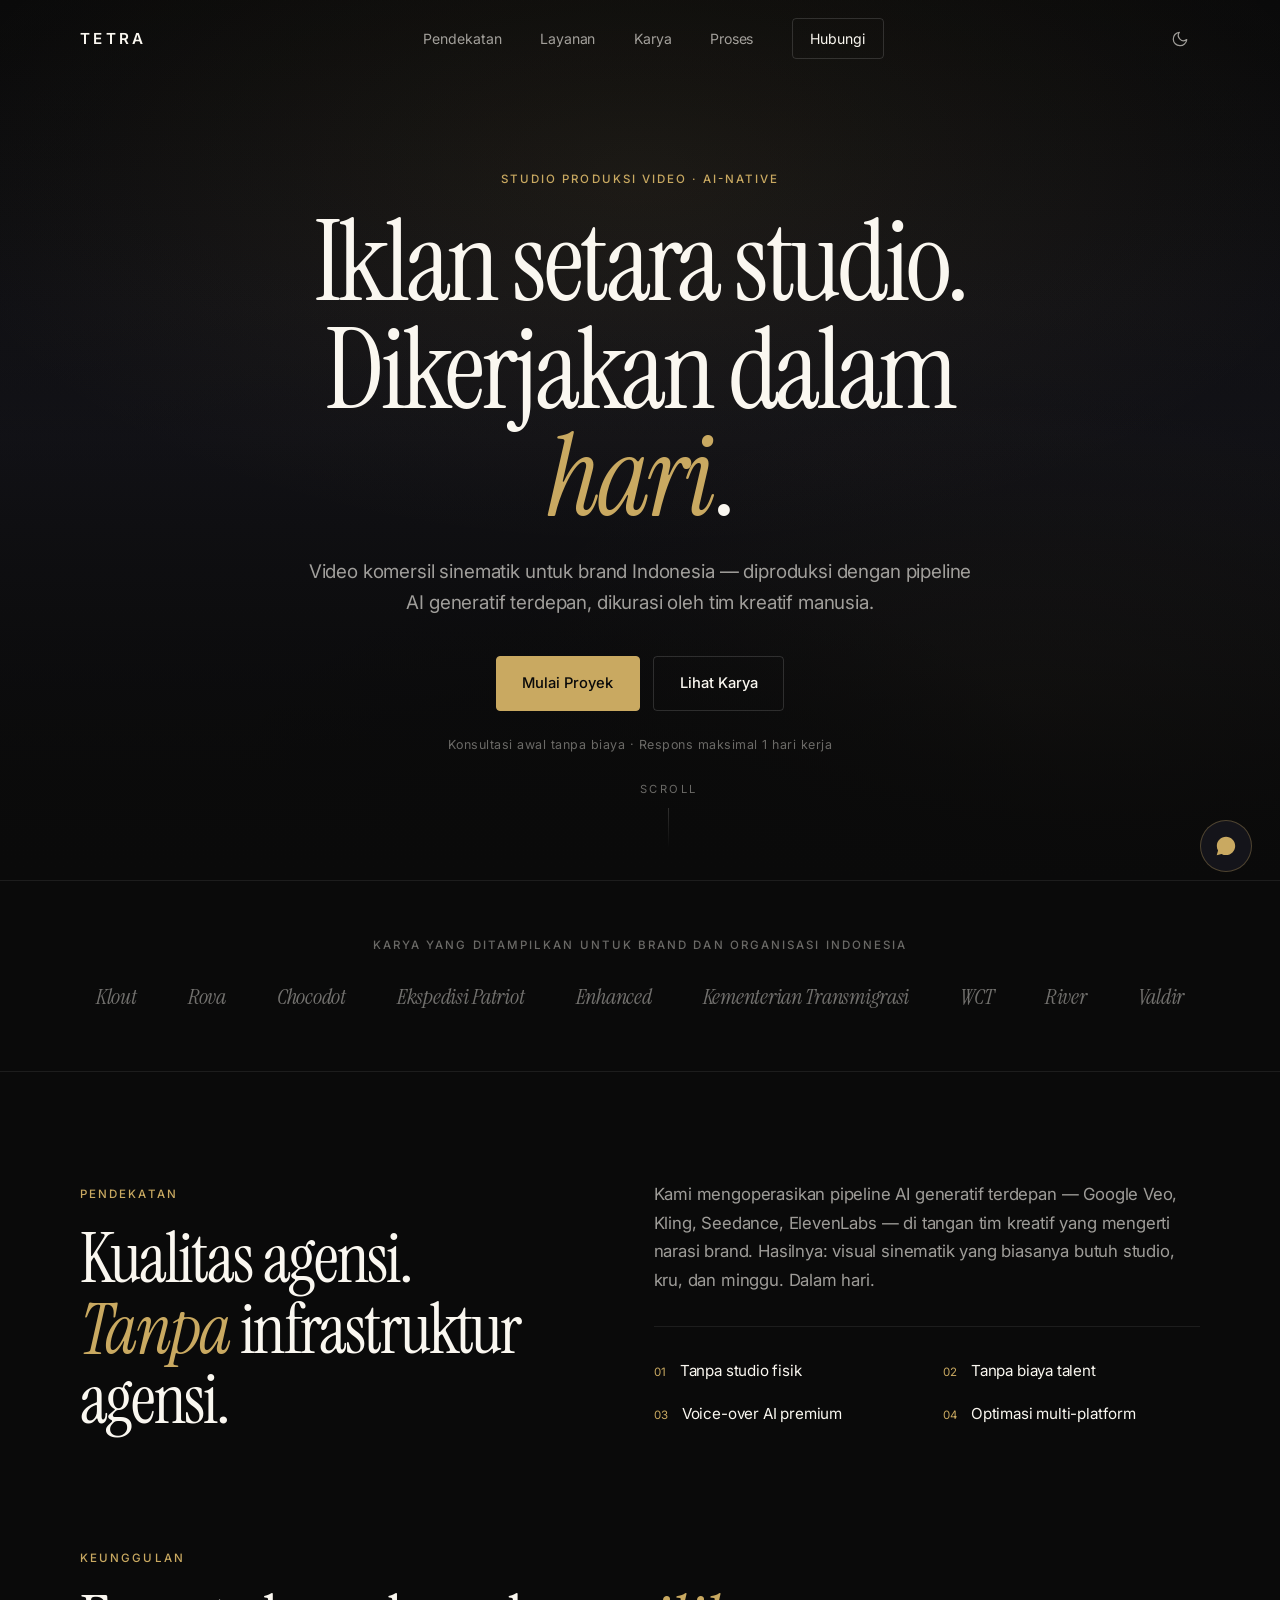
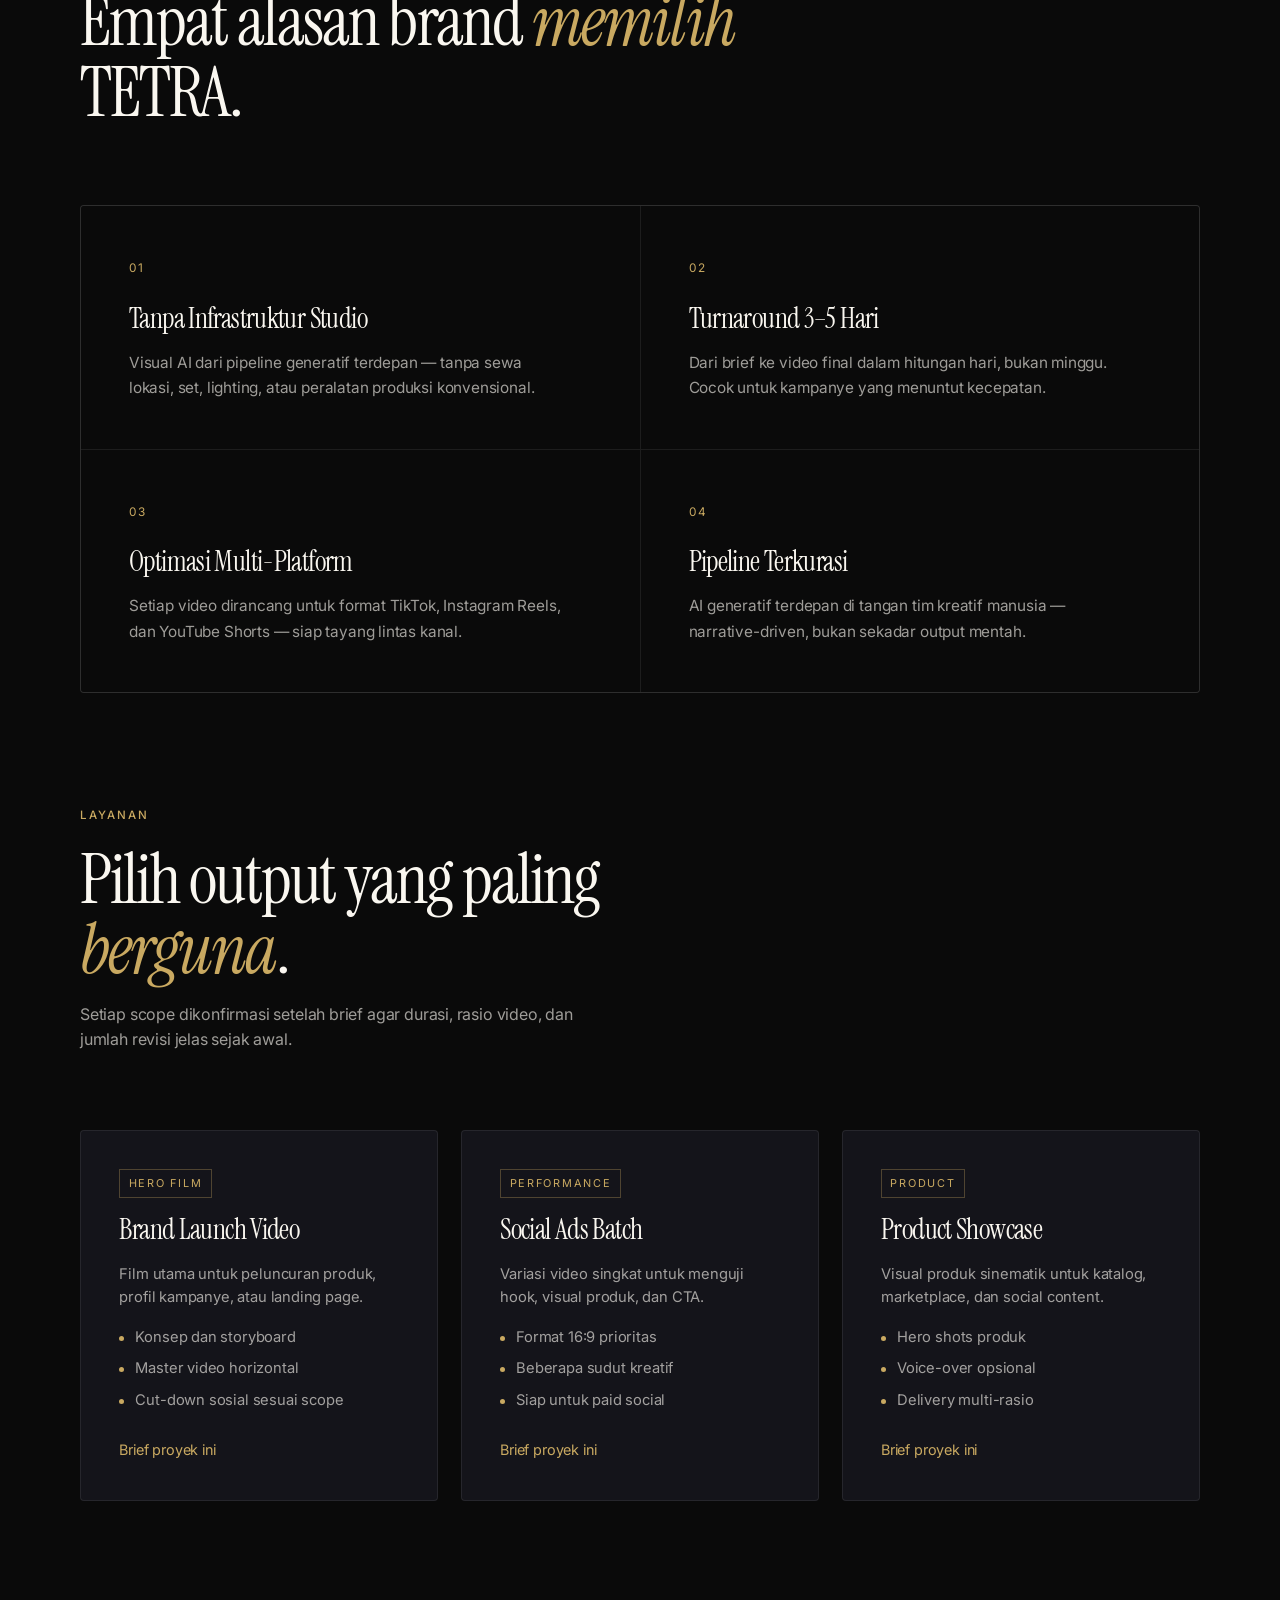
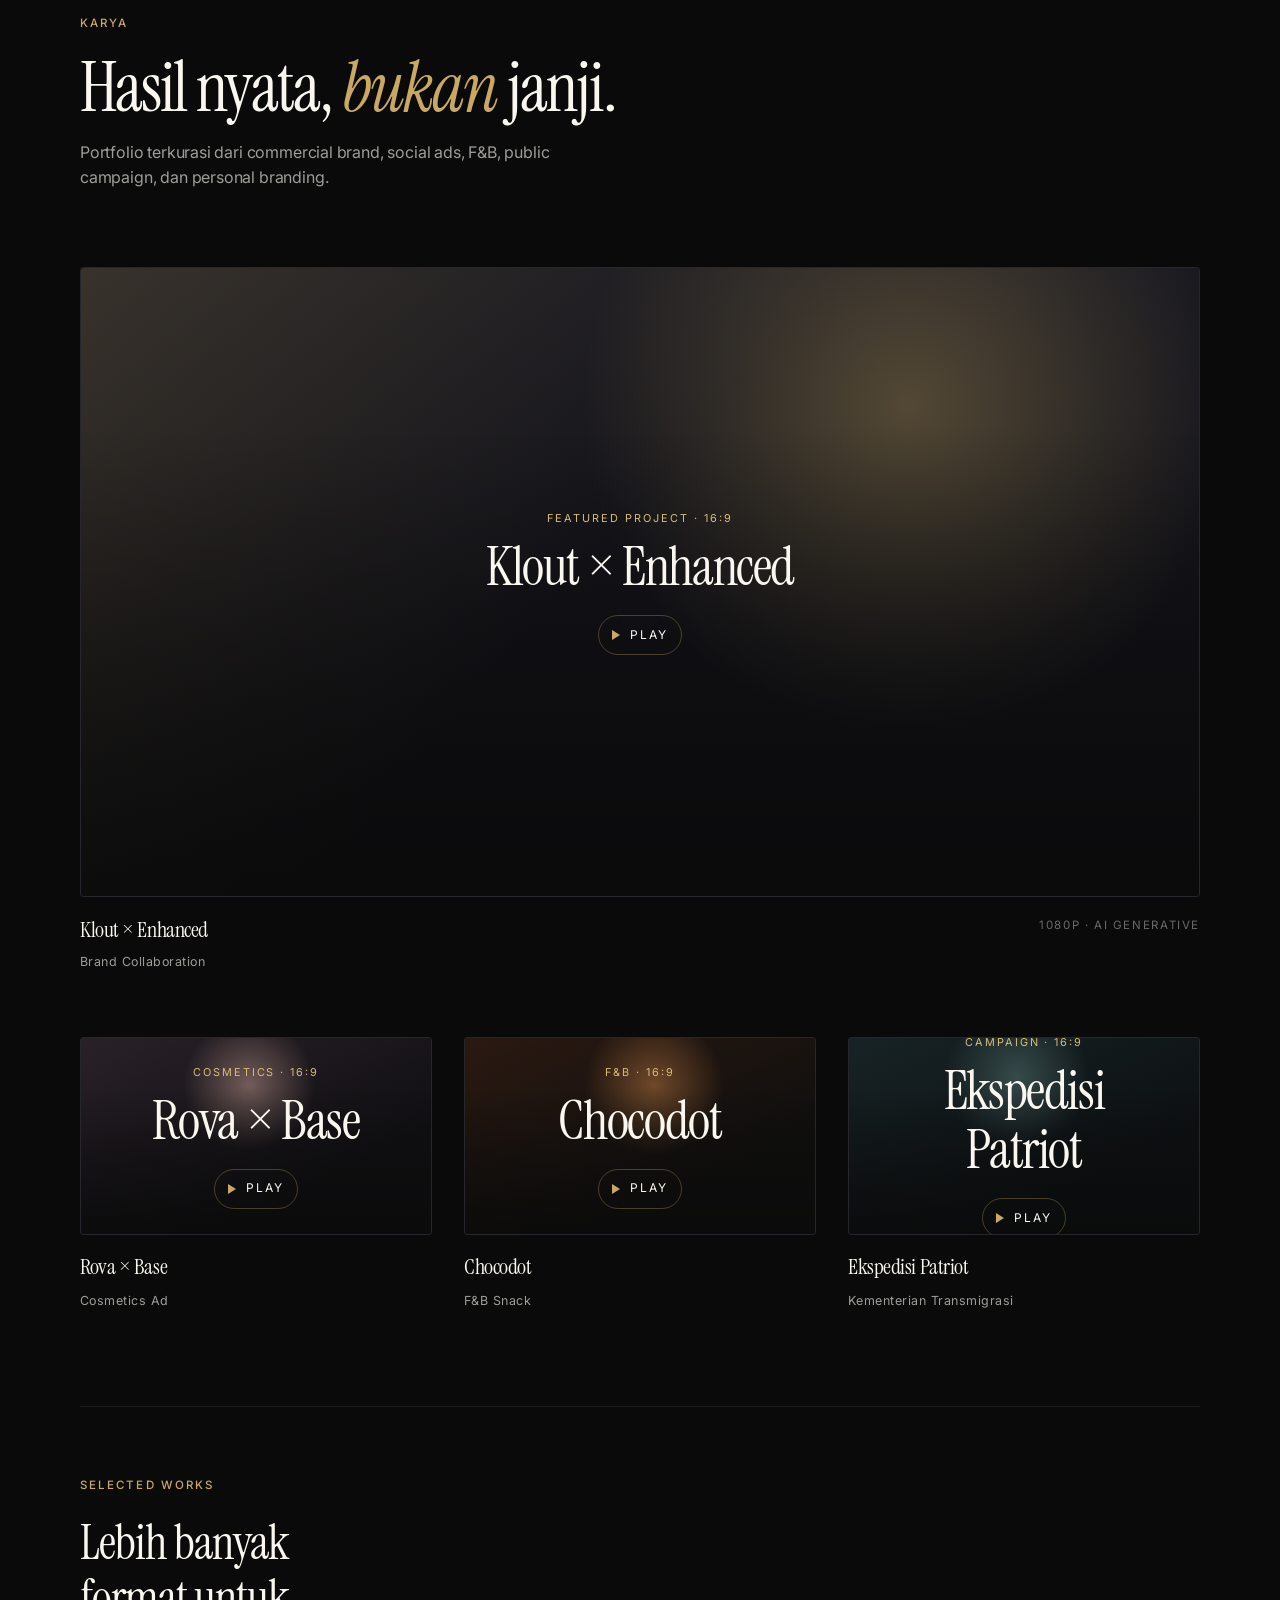
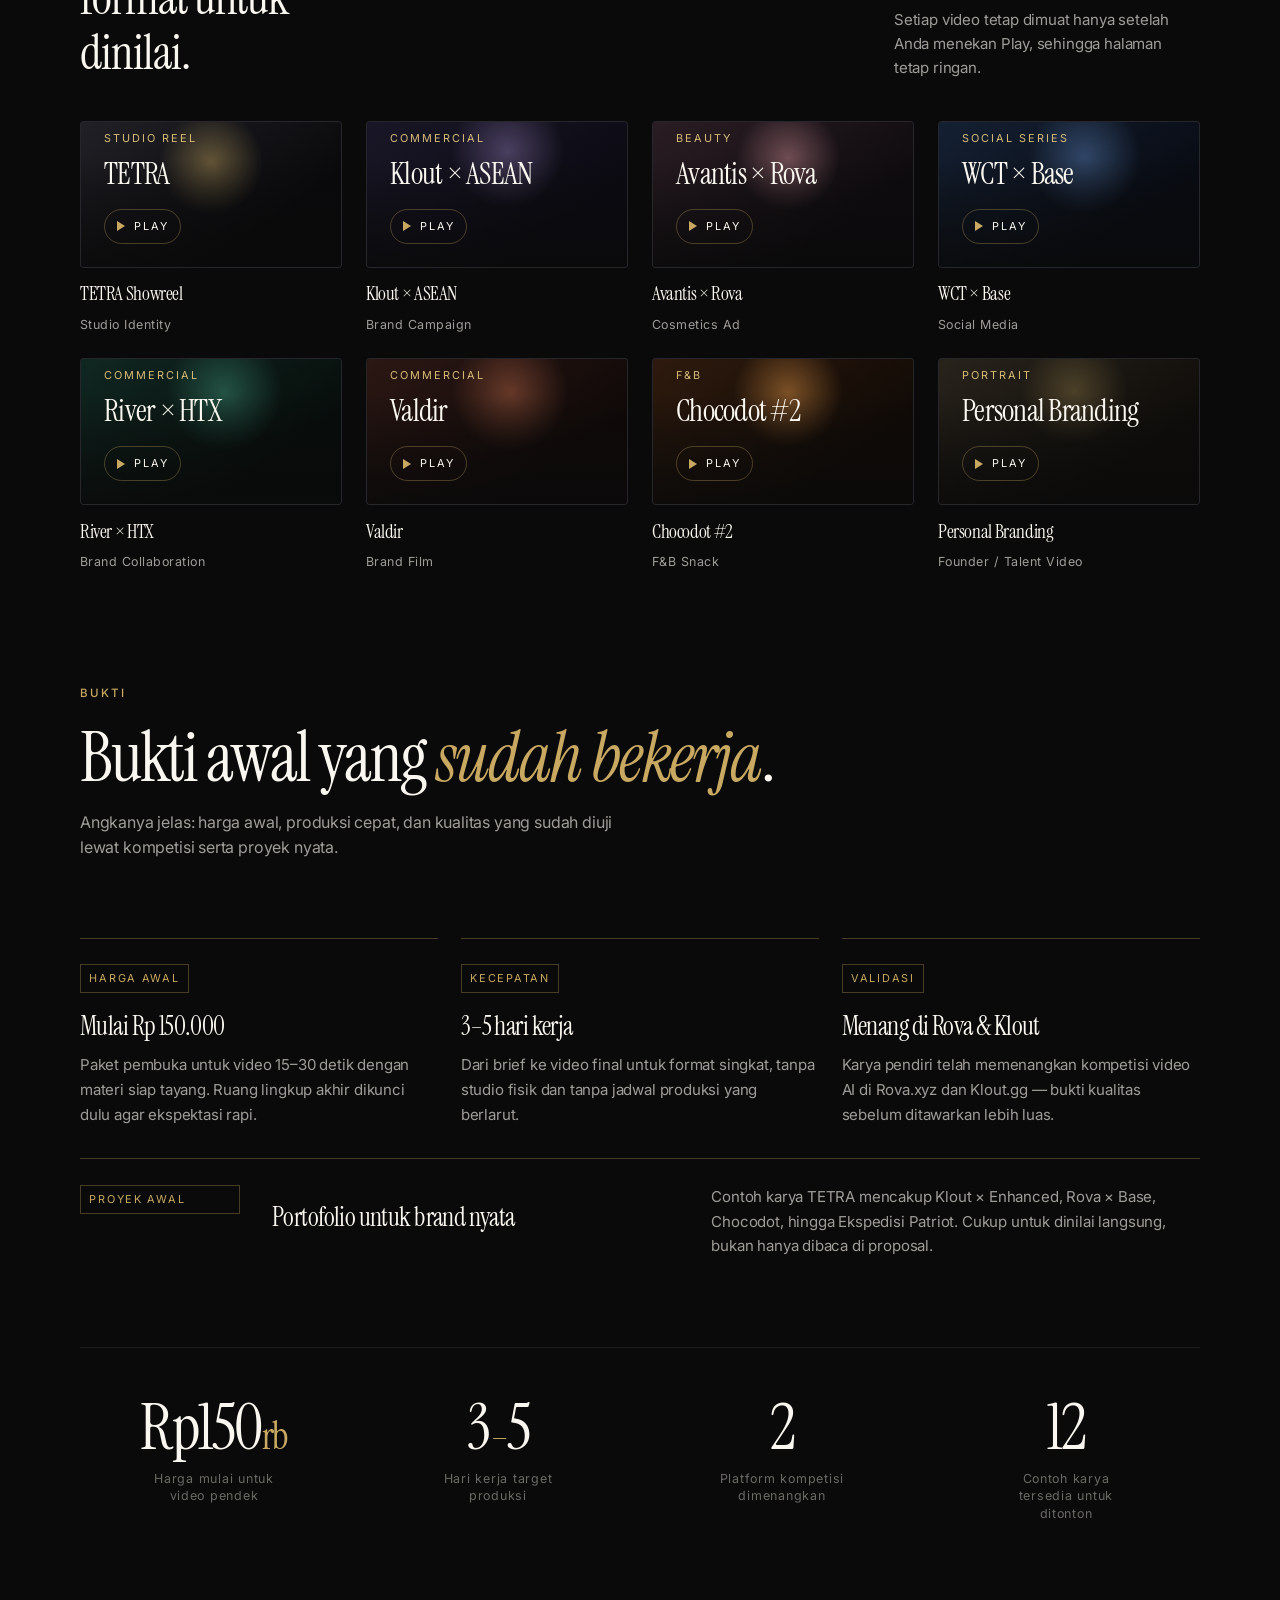
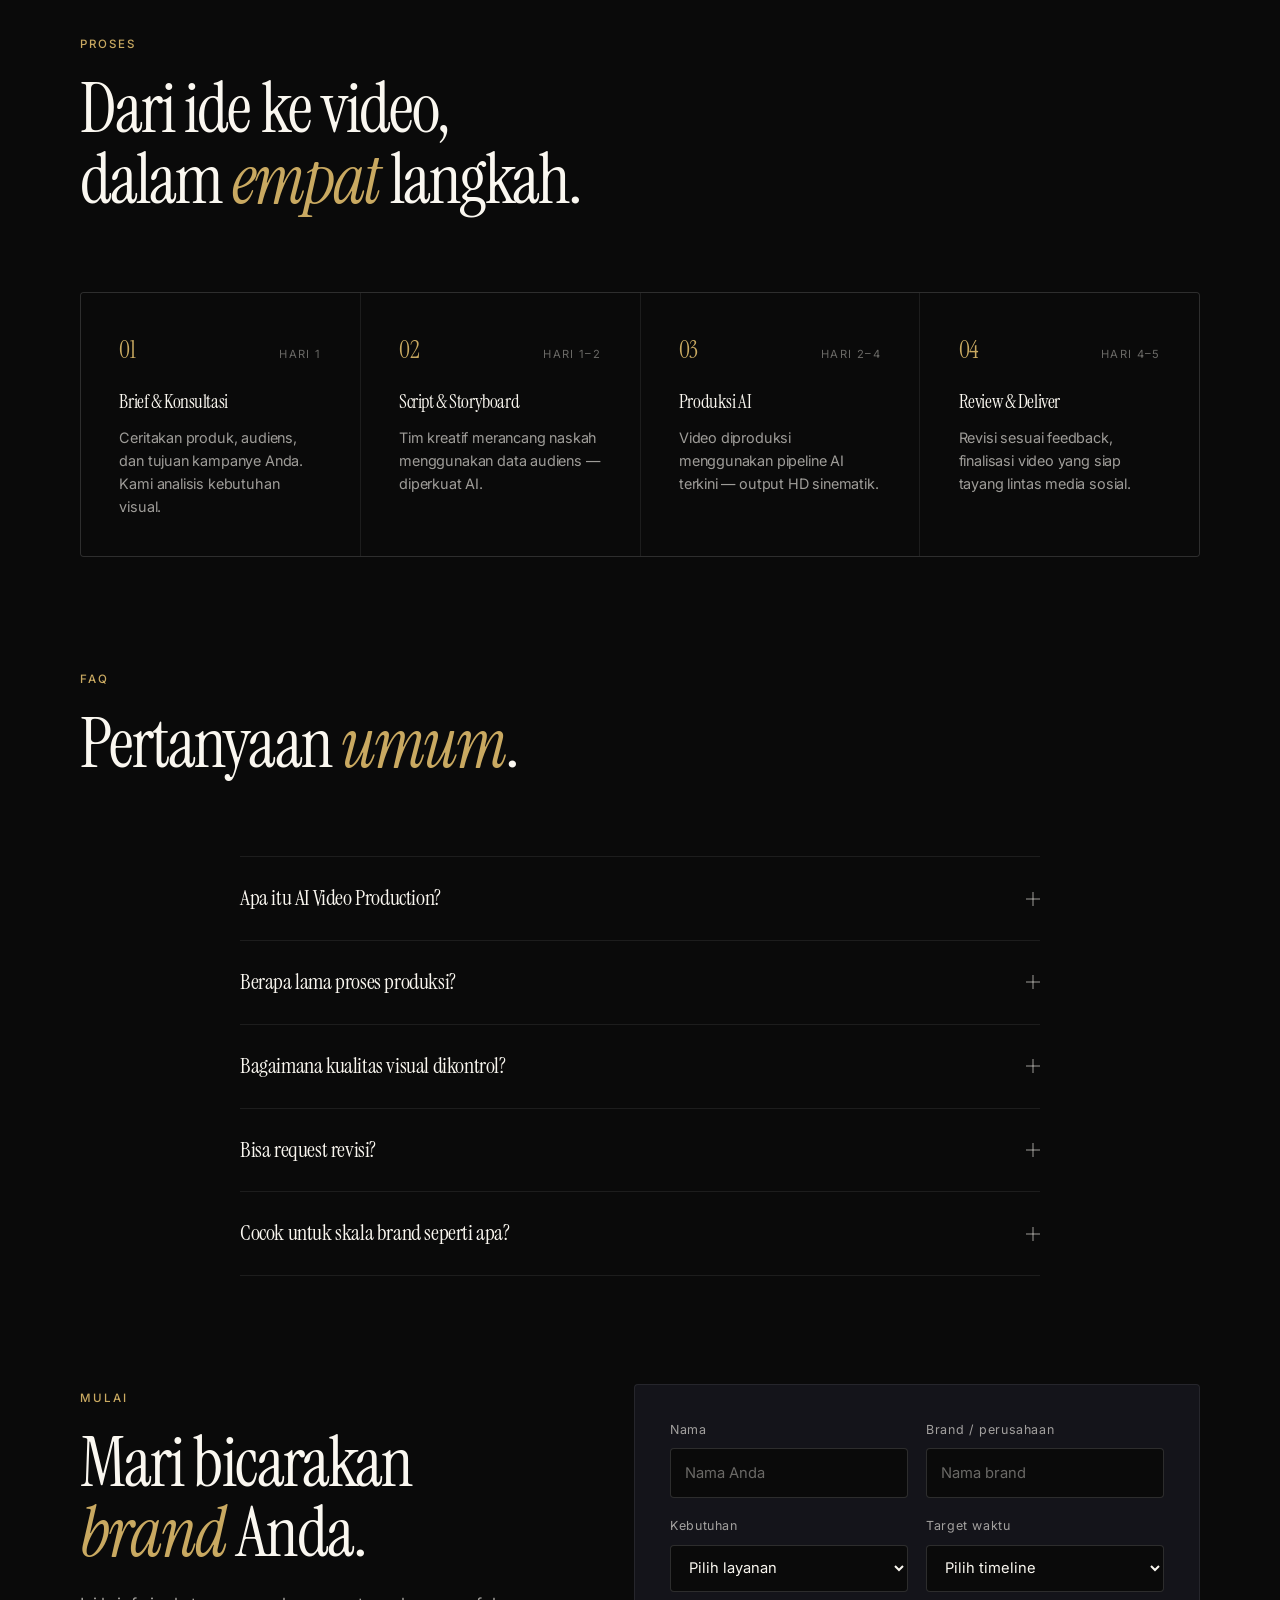
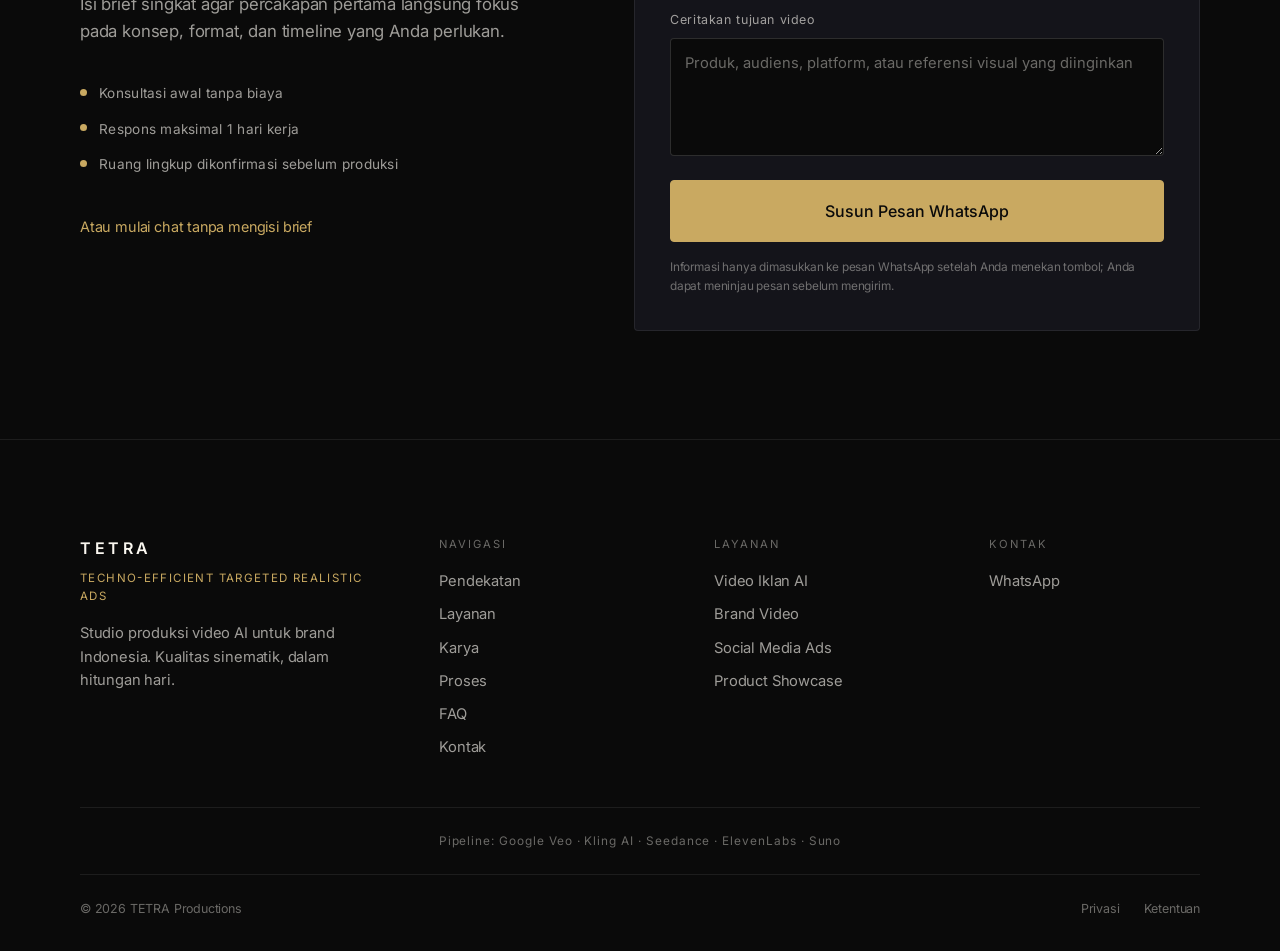
==== commit 21af834a: "Update starting price to 150000" ====
--- a/index.html
+++ b/index.html
@@ -462,7 +462,7 @@
             <div class="proof-grid">
                 <article class="proof-card">
                     <span class="proof-card-label">Harga Awal</span>
-                    <h3>Mulai Rp 500.000</h3>
+                    <h3>Mulai Rp 150.000</h3>
                     <p>Paket pembuka untuk video 15–30 detik dengan materi siap tayang. Ruang lingkup akhir dikunci dulu agar ekspektasi rapi.</p>
                 </article>
                 <article class="proof-card">
@@ -484,7 +484,7 @@
 
             <div class="proof-stats">
                 <div class="proof-stat">
-                    <span class="proof-num">Rp500<i>rb</i></span>
+                    <span class="proof-num">Rp150<i>rb</i></span>
                     <span class="proof-label">Harga mulai untuk video pendek</span>
                 </div>
                 <div class="proof-stat">
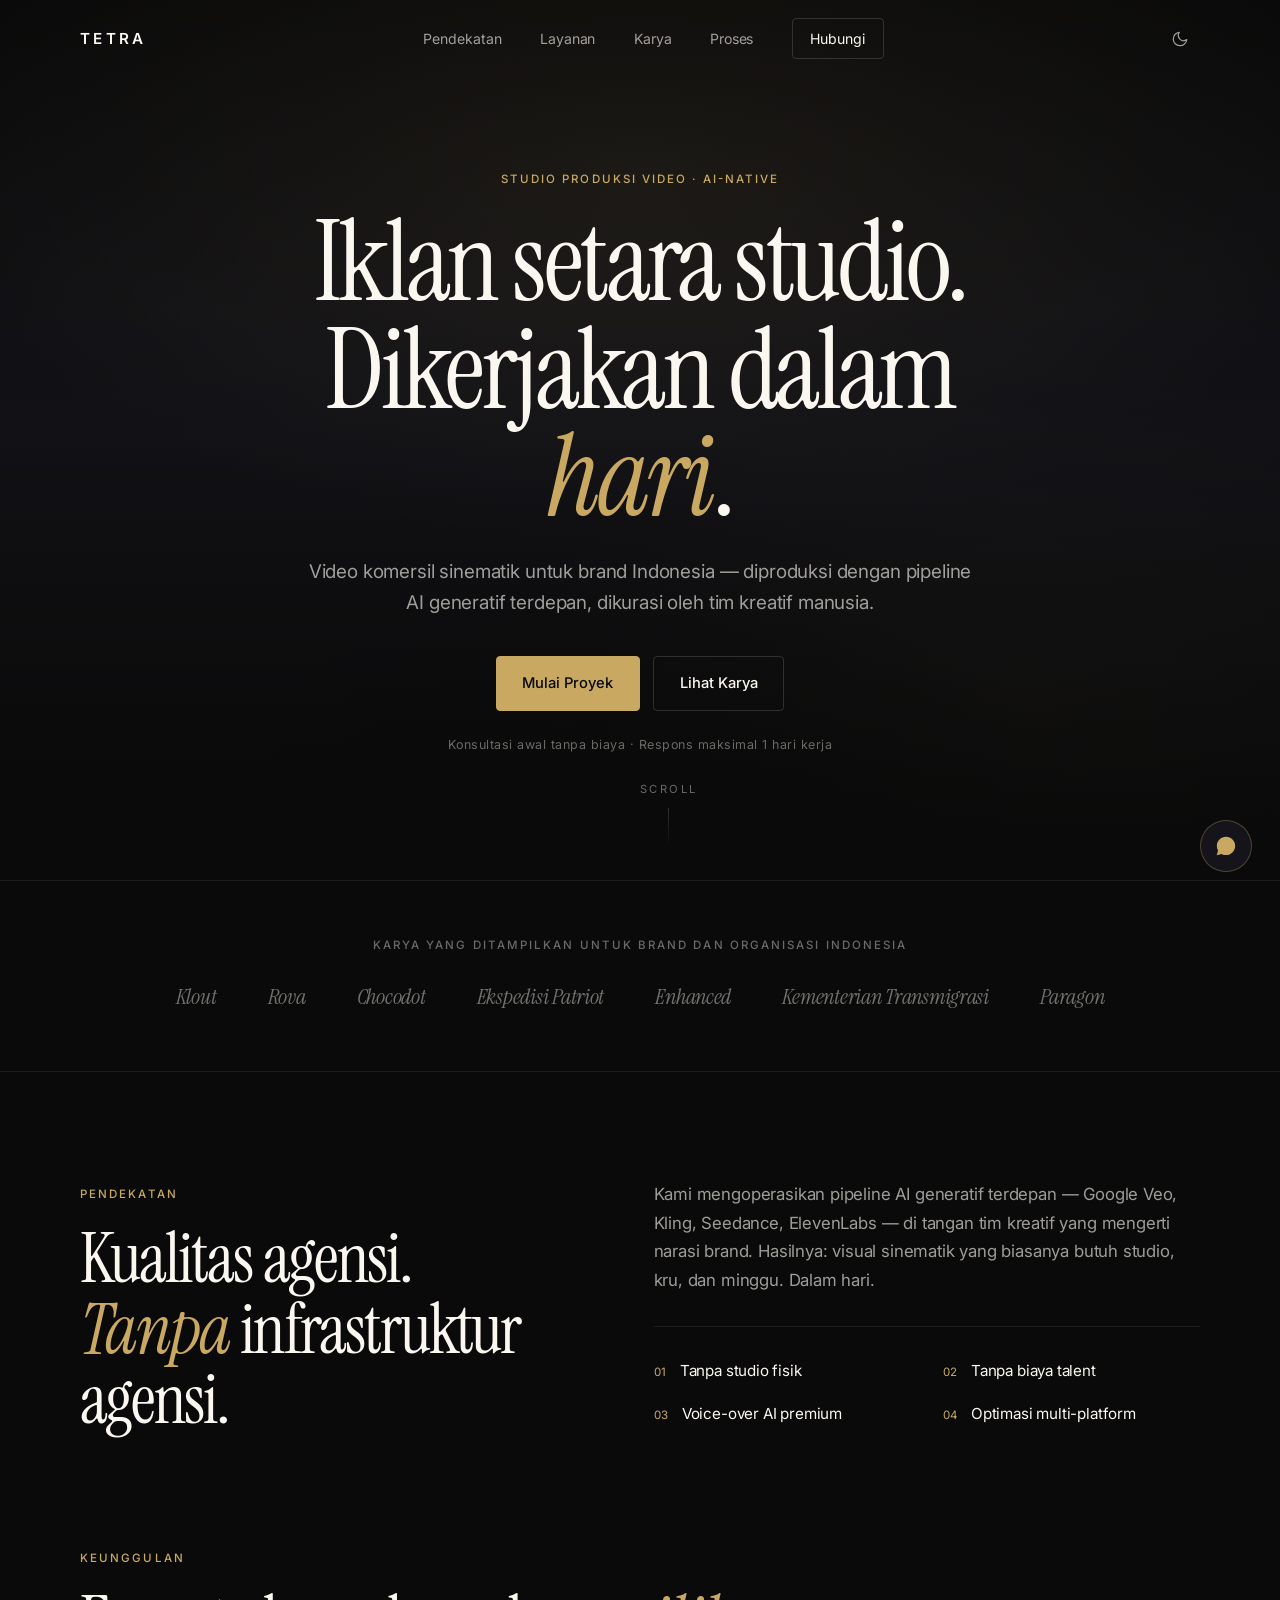
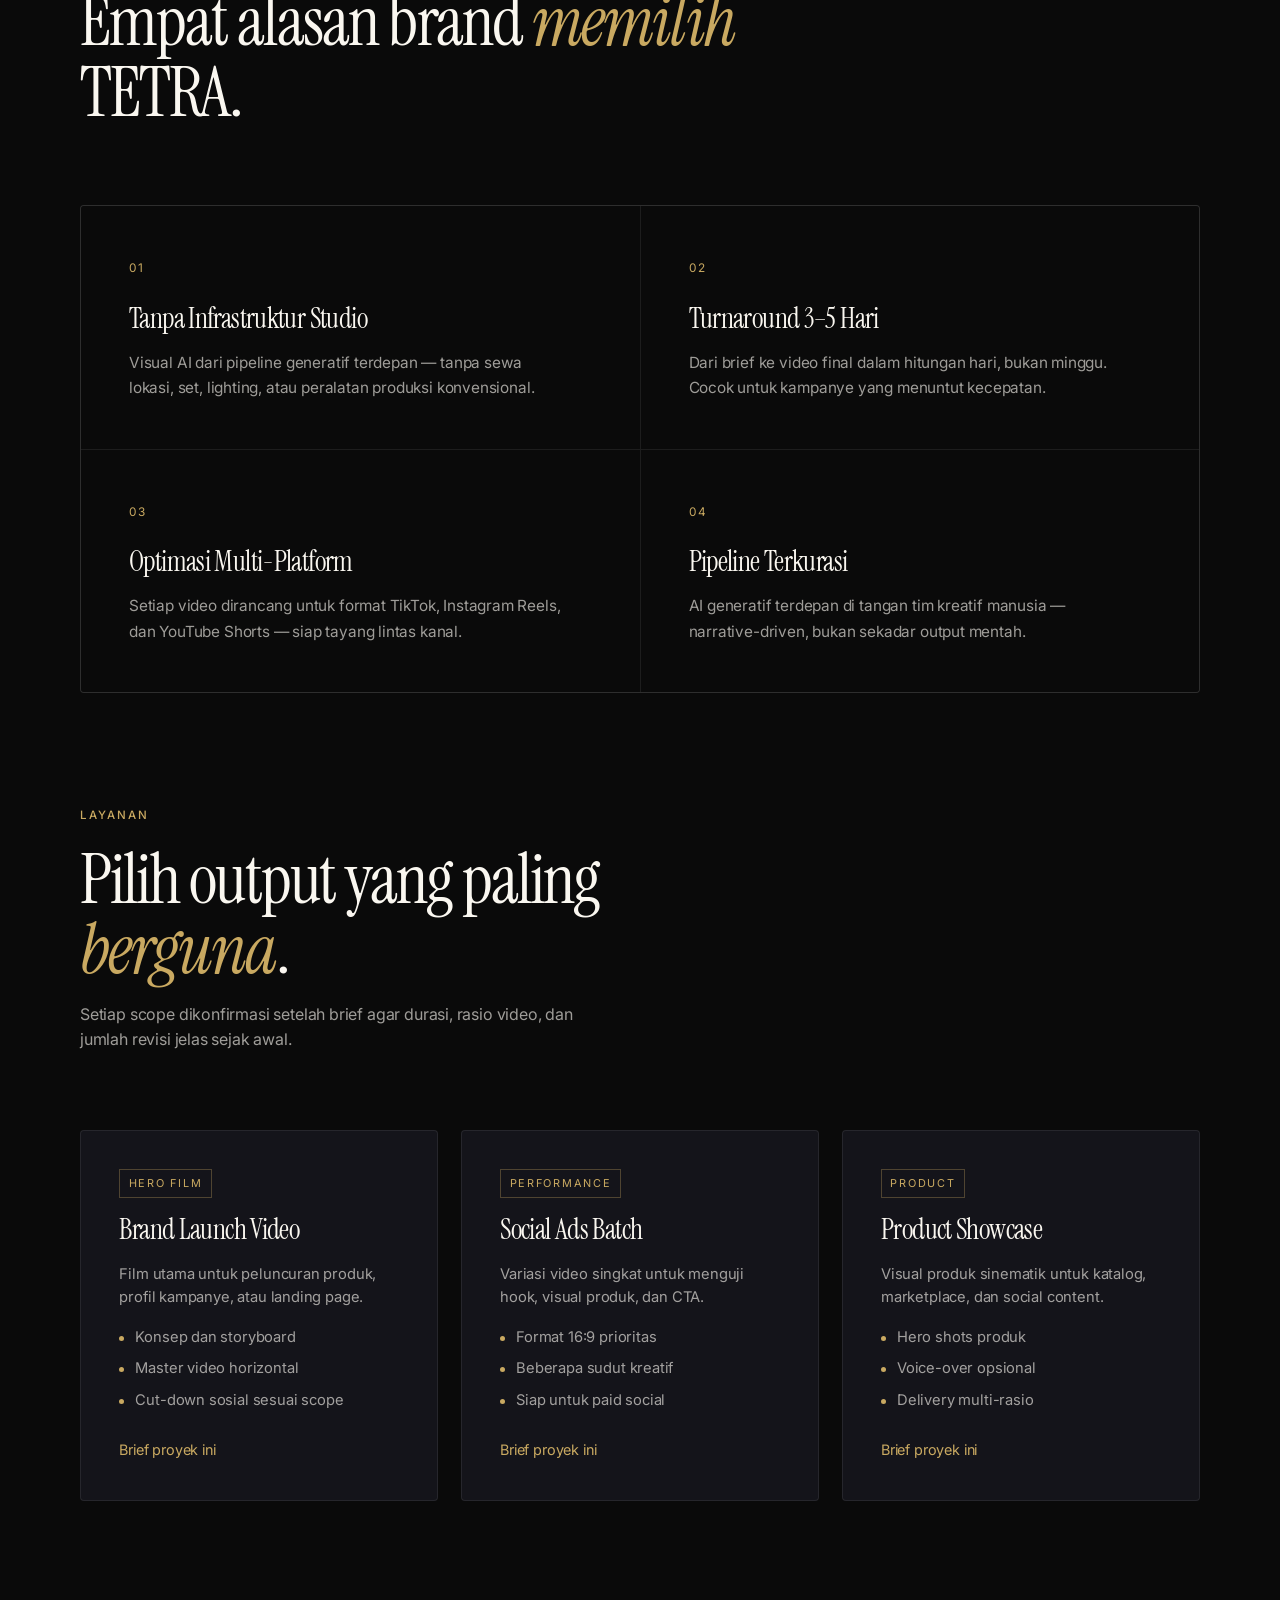
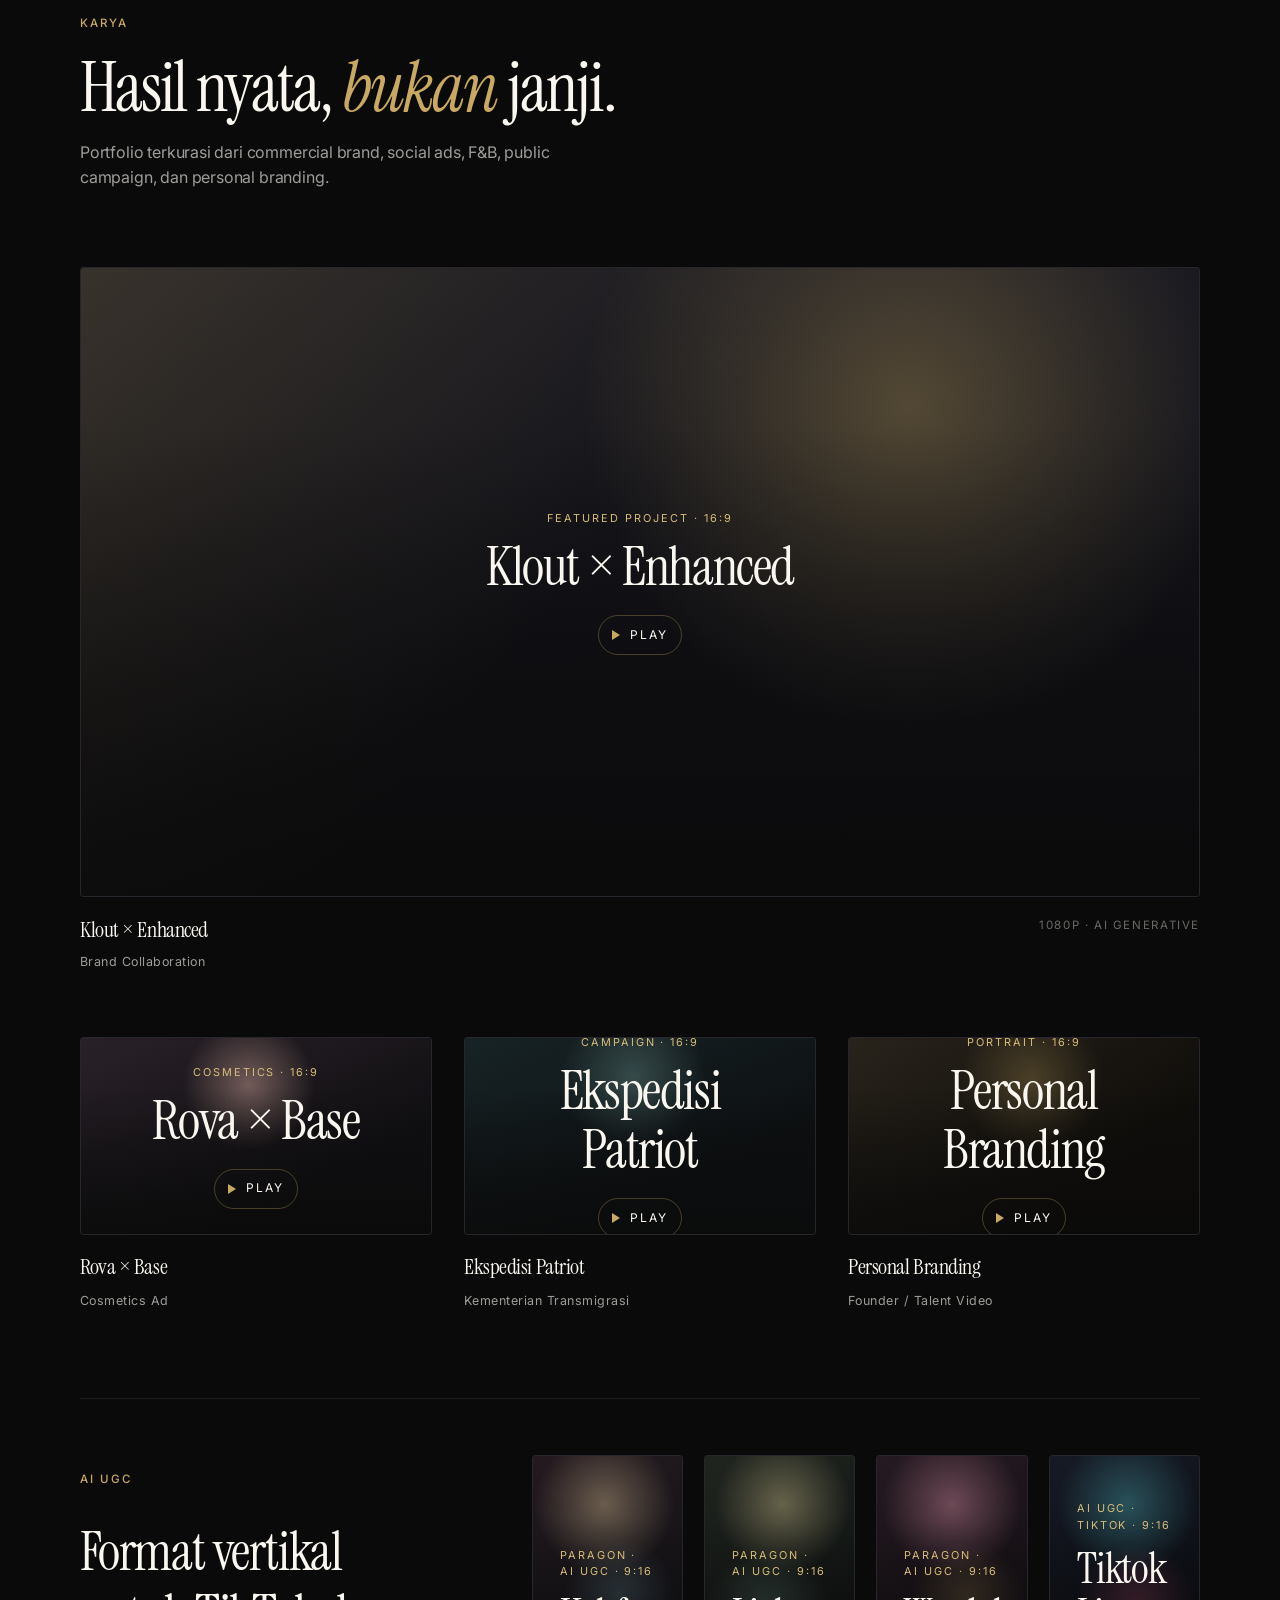
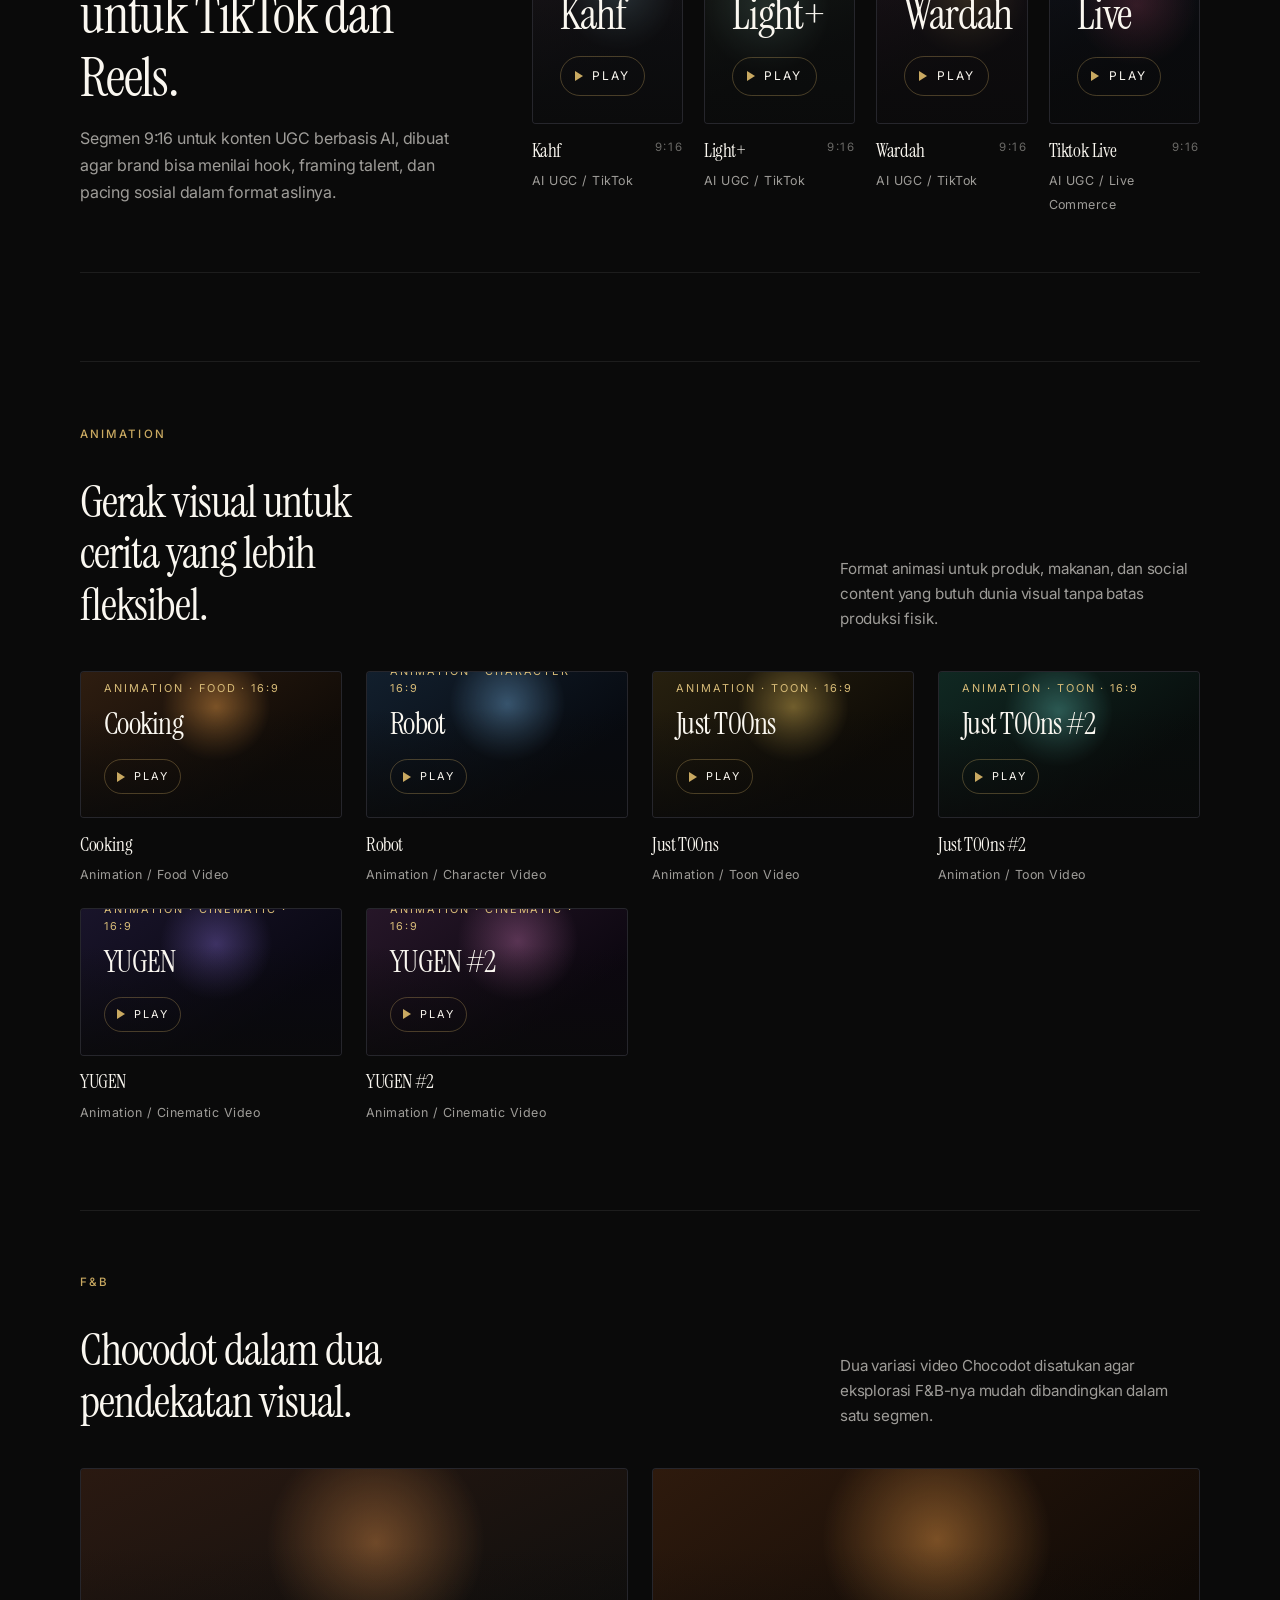
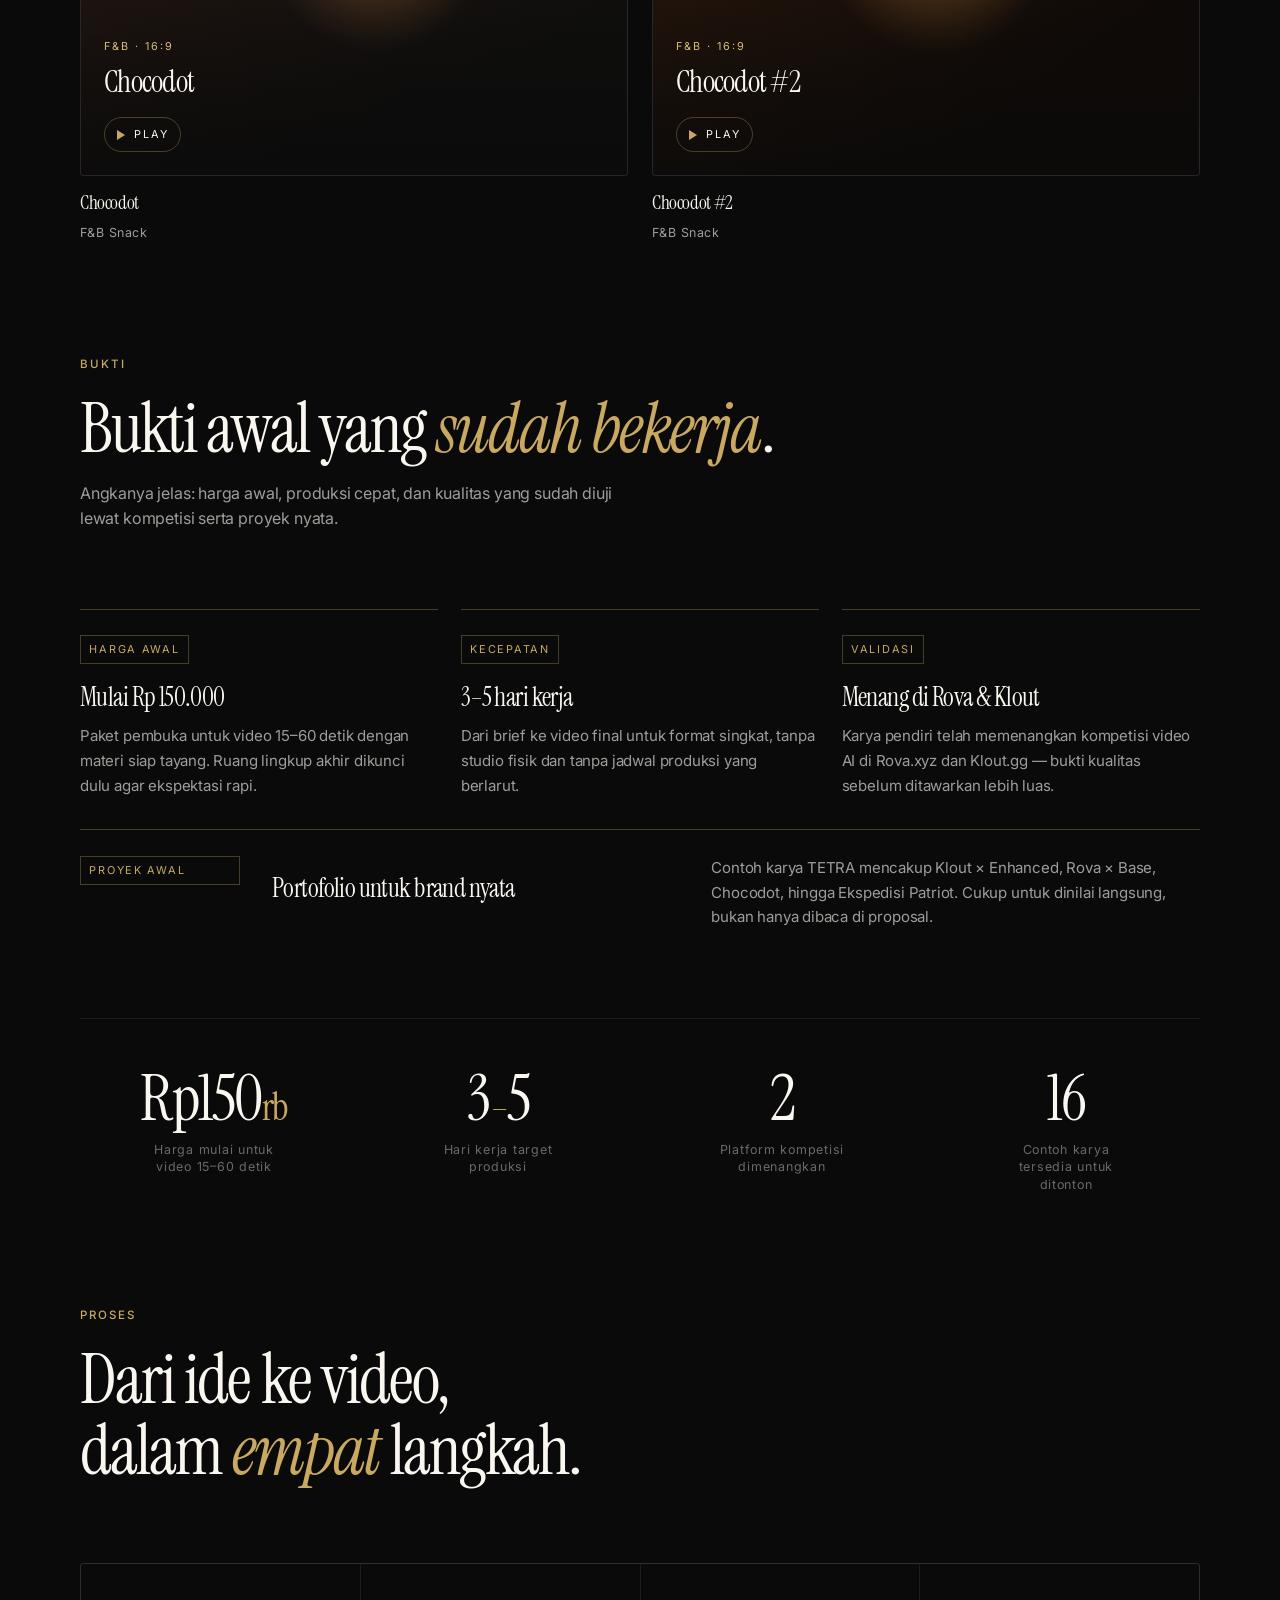
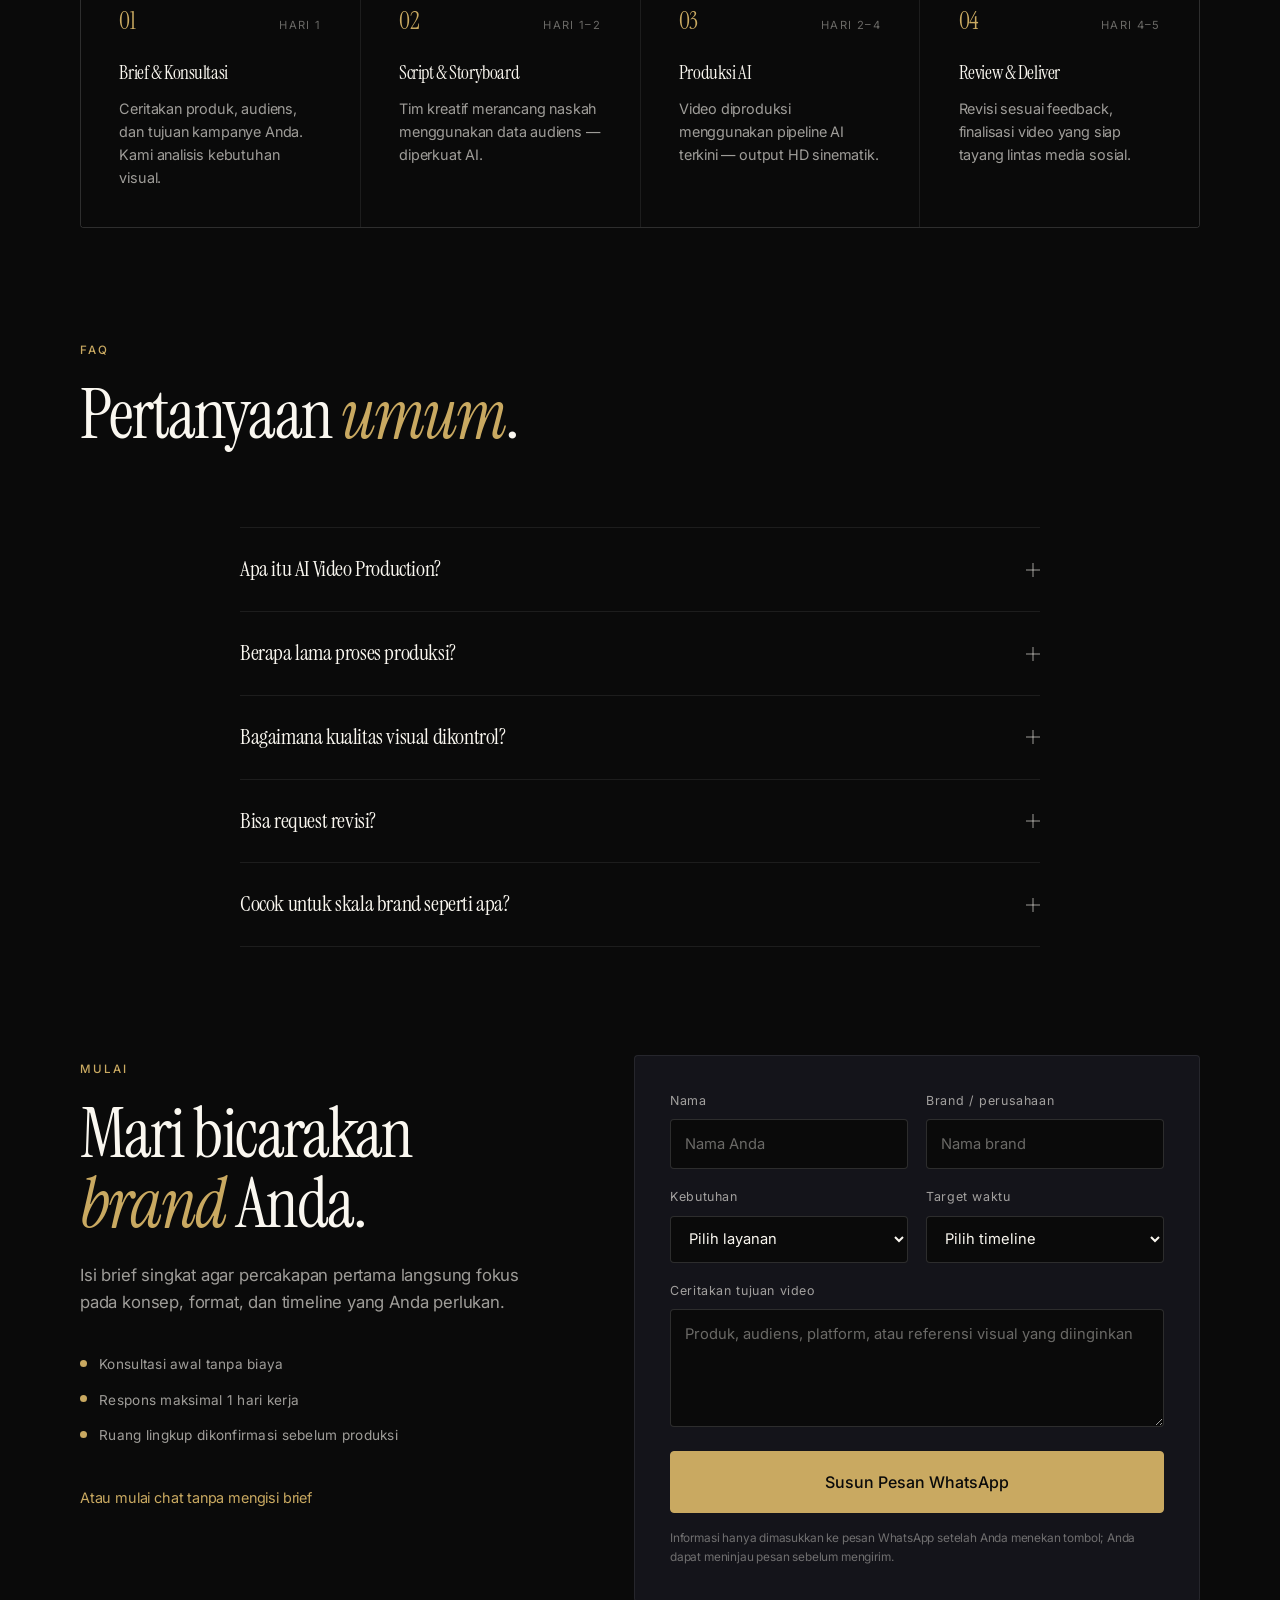
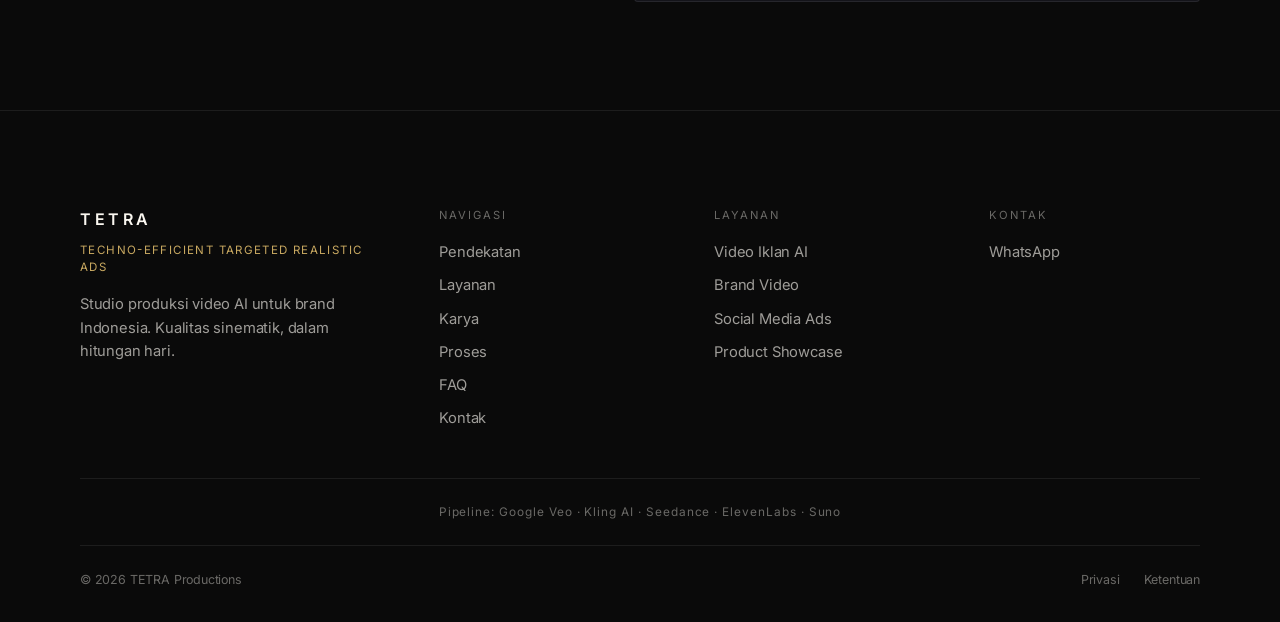
==== commit 690383db: "Update TETRA landing portfolio" ====
--- a/index.html
+++ b/index.html
@@ -157,9 +157,7 @@
                 <span class="brand-mark">Ekspedisi Patriot</span>
                 <span class="brand-mark">Enhanced</span>
                 <span class="brand-mark">Kementerian Transmigrasi</span>
-                <span class="brand-mark">WCT</span>
-                <span class="brand-mark">River</span>
-                <span class="brand-mark">Valdir</span>
+                <span class="brand-mark">Paragon</span>
             </div>
         </div>
     </section>
@@ -309,21 +307,6 @@
                     </figcaption>
                 </figure>
                 <figure class="work-card">
-                    <div class="work-media work-media-wide video-embed cover-chocodot"
-                        data-src="https://drive.google.com/file/d/1yJ6HZc7f_QaGAdREz9U8FoFIe3eE-5II/preview"
-                        data-title="Chocodot — F&B Snack">
-                        <button class="video-placeholder" type="button" aria-label="Putar video Chocodot">
-                            <span class="video-kicker">F&amp;B · 16:9</span>
-                            <span class="video-name">Chocodot</span>
-                            <span class="play-button" aria-hidden="true">Play</span>
-                        </button>
-                    </div>
-                    <figcaption class="work-cap">
-                        <h3 class="work-title">Chocodot</h3>
-                        <span class="work-tag">F&amp;B Snack</span>
-                    </figcaption>
-                </figure>
-                <figure class="work-card">
                     <div class="work-media work-media-wide video-embed cover-patriot"
                         data-src="https://drive.google.com/file/d/1i_JkVnh2p4sb-p_VJhJwmnfqSl0GWBc1/preview"
                         data-title="Ekspedisi Patriot — Kementerian Transmigrasi">
@@ -338,112 +321,225 @@
                         <span class="work-tag">Kementerian Transmigrasi</span>
                     </figcaption>
                 </figure>
-            </div>
-
-            <div class="portfolio-library">
-                <div class="portfolio-library-head">
+                <figure class="work-card">
+                    <div class="work-media work-media-wide video-embed cover-personal"
+                        data-src="https://drive.google.com/file/d/17XMlGXFoFAT2NtqNNRdtBwtmYIBpVOPx/preview"
+                        data-title="Personal Branding">
+                        <button class="video-placeholder" type="button" aria-label="Putar video Personal Branding">
+                            <span class="video-kicker">Portrait · 16:9</span>
+                            <span class="video-name">Personal Branding</span>
+                            <span class="play-button" aria-hidden="true">Play</span>
+                        </button>
+                    </div>
+                    <figcaption class="work-cap">
+                        <h3 class="work-title">Personal Branding</h3>
+                        <span class="work-tag">Founder / Talent Video</span>
+                    </figcaption>
+                </figure>
+            </div>
+
+            <div class="ugc-showcase">
+                <div class="ugc-copy">
+                    <span class="section-label">AI UGC</span>
+                    <h3>Format vertikal untuk TikTok dan Reels.</h3>
+                    <p>Segmen 9:16 untuk konten UGC berbasis AI, dibuat agar brand bisa menilai hook, framing talent, dan pacing sosial dalam format aslinya.</p>
+                </div>
+                <div class="ugc-reel-grid">
+                    <figure class="ugc-card">
+                        <div class="work-media work-media-portrait cover-kahf video-embed"
+                            data-src="/videos/kahf.mp4"
+                            data-ratio="portrait"
+                            data-title="Kahf — AI UGC TikTok">
+                            <button class="video-placeholder" type="button" aria-label="Putar video Kahf AI UGC">
+                                <span class="video-kicker">Paragon · AI UGC · 9:16</span>
+                                <span class="video-name">Kahf</span>
+                                <span class="play-button" aria-hidden="true">Play</span>
+                            </button>
+                        </div>
+                        <figcaption class="work-cap">
+                            <div>
+                                <h3 class="work-title">Kahf</h3>
+                                <span class="work-tag">AI UGC / TikTok</span>
+                            </div>
+                            <span class="work-meta">9:16</span>
+                        </figcaption>
+                    </figure>
+                    <figure class="ugc-card">
+                        <div class="work-media work-media-portrait cover-light video-embed"
+                            data-src="/videos/light-plus.mp4"
+                            data-ratio="portrait"
+                            data-title="Light+ — AI UGC TikTok">
+                            <button class="video-placeholder" type="button" aria-label="Putar video Light+ AI UGC">
+                                <span class="video-kicker">Paragon · AI UGC · 9:16</span>
+                                <span class="video-name">Light+</span>
+                                <span class="play-button" aria-hidden="true">Play</span>
+                            </button>
+                        </div>
+                        <figcaption class="work-cap">
+                            <div>
+                                <h3 class="work-title">Light+</h3>
+                                <span class="work-tag">AI UGC / TikTok</span>
+                            </div>
+                            <span class="work-meta">9:16</span>
+                        </figcaption>
+                    </figure>
+                    <figure class="ugc-card">
+                        <div class="work-media work-media-portrait cover-wardah video-embed"
+                            data-src="/videos/wardah.mp4"
+                            data-ratio="portrait"
+                            data-title="Wardah — AI UGC TikTok">
+                            <button class="video-placeholder" type="button" aria-label="Putar video Wardah AI UGC">
+                                <span class="video-kicker">Paragon · AI UGC · 9:16</span>
+                                <span class="video-name">Wardah</span>
+                                <span class="play-button" aria-hidden="true">Play</span>
+                            </button>
+                        </div>
+                        <figcaption class="work-cap">
+                            <div>
+                                <h3 class="work-title">Wardah</h3>
+                                <span class="work-tag">AI UGC / TikTok</span>
+                            </div>
+                            <span class="work-meta">9:16</span>
+                        </figcaption>
+                    </figure>
+                    <figure class="ugc-card">
+                        <div class="work-media work-media-portrait cover-tiktok-live video-embed"
+                            data-src="/videos/tiktok-live.mp4"
+                            data-ratio="portrait"
+                            data-title="Tiktok Live — AI UGC TikTok">
+                            <button class="video-placeholder" type="button" aria-label="Putar video Tiktok Live AI UGC">
+                                <span class="video-kicker">AI UGC · TikTok · 9:16</span>
+                                <span class="video-name">Tiktok Live</span>
+                                <span class="play-button" aria-hidden="true">Play</span>
+                            </button>
+                        </div>
+                        <figcaption class="work-cap">
+                            <div>
+                                <h3 class="work-title">Tiktok Live</h3>
+                                <span class="work-tag">AI UGC / Live Commerce</span>
+                            </div>
+                            <span class="work-meta">9:16</span>
+                        </figcaption>
+                    </figure>
+                </div>
+            </div>
+
+            <div class="work-segment">
+                <div class="segment-head">
                     <div>
-                        <span class="section-label">Selected Works</span>
-                        <h3>Lebih banyak format untuk dinilai.</h3>
-                    </div>
-                    <p>Setiap video tetap dimuat hanya setelah Anda menekan Play, sehingga halaman tetap ringan.</p>
-                </div>
-                <div class="portfolio-grid">
+                        <span class="section-label">Animation</span>
+                        <h3>Gerak visual untuk cerita yang lebih fleksibel.</h3>
+                    </div>
+                    <p>Format animasi untuk produk, makanan, dan social content yang butuh dunia visual tanpa batas produksi fisik.</p>
+                </div>
+                <div class="segment-grid segment-grid-four">
                     <figure class="portfolio-card">
-                        <div class="work-media work-media-compact video-embed cover-tetra"
-                            data-src="https://drive.google.com/file/d/1MsuvrX_CBAV9AVdIHjOhDb-KdjXubKEC/preview"
-                            data-title="TETRA Showreel">
-                            <button class="video-placeholder" type="button" aria-label="Putar video TETRA Showreel">
-                                <span class="video-kicker">Studio reel</span>
-                                <span class="video-name">TETRA</span>
-                                <span class="play-button" aria-hidden="true">Play</span>
-                            </button>
-                        </div>
-                        <figcaption class="work-cap"><h3 class="work-title">TETRA Showreel</h3><span class="work-tag">Studio Identity</span></figcaption>
+                        <div class="work-media work-media-compact video-embed cover-cooking"
+                            data-src="/videos/cooking.mp4"
+                            data-title="Cooking — Animation">
+                            <button class="video-placeholder" type="button" aria-label="Putar video Cooking">
+                                <span class="video-kicker">Animation · Food · 16:9</span>
+                                <span class="video-name">Cooking</span>
+                                <span class="play-button" aria-hidden="true">Play</span>
+                            </button>
+                        </div>
+                        <figcaption class="work-cap"><h3 class="work-title">Cooking</h3><span class="work-tag">Animation / Food Video</span></figcaption>
                     </figure>
                     <figure class="portfolio-card">
-                        <div class="work-media work-media-compact video-embed cover-klout-alt"
-                            data-src="https://drive.google.com/file/d/1YzwSd5YJbC4B0AK_u6Jt93MTqPR-KKzh/preview"
-                            data-title="Klout x ASEAN">
-                            <button class="video-placeholder" type="button" aria-label="Putar video Klout x ASEAN">
-                                <span class="video-kicker">Commercial</span>
-                                <span class="video-name">Klout × ASEAN</span>
-                                <span class="play-button" aria-hidden="true">Play</span>
-                            </button>
-                        </div>
-                        <figcaption class="work-cap"><h3 class="work-title">Klout × ASEAN</h3><span class="work-tag">Brand Campaign</span></figcaption>
+                        <div class="work-media work-media-compact video-embed cover-robot"
+                            data-src="/videos/robot.mp4"
+                            data-title="Robot — Animation">
+                            <button class="video-placeholder" type="button" aria-label="Putar video Robot">
+                                <span class="video-kicker">Animation · Character · 16:9</span>
+                                <span class="video-name">Robot</span>
+                                <span class="play-button" aria-hidden="true">Play</span>
+                            </button>
+                        </div>
+                        <figcaption class="work-cap"><h3 class="work-title">Robot</h3><span class="work-tag">Animation / Character Video</span></figcaption>
                     </figure>
                     <figure class="portfolio-card">
-                        <div class="work-media work-media-compact video-embed cover-rova-alt"
-                            data-src="https://drive.google.com/file/d/1Nk1ZiXvy0aPjG8SMb_t5RAHH6_hOiJsT/preview"
-                            data-title="Avantis x Rova">
-                            <button class="video-placeholder" type="button" aria-label="Putar video Avantis x Rova">
-                                <span class="video-kicker">Beauty</span>
-                                <span class="video-name">Avantis × Rova</span>
-                                <span class="play-button" aria-hidden="true">Play</span>
-                            </button>
-                        </div>
-                        <figcaption class="work-cap"><h3 class="work-title">Avantis × Rova</h3><span class="work-tag">Cosmetics Ad</span></figcaption>
+                        <div class="work-media work-media-compact video-embed cover-just-toons"
+                            data-src="/videos/just-t00ns.mp4"
+                            data-title="Just T00ns — Animation">
+                            <button class="video-placeholder" type="button" aria-label="Putar video Just T00ns">
+                                <span class="video-kicker">Animation · Toon · 16:9</span>
+                                <span class="video-name">Just T00ns</span>
+                                <span class="play-button" aria-hidden="true">Play</span>
+                            </button>
+                        </div>
+                        <figcaption class="work-cap"><h3 class="work-title">Just T00ns</h3><span class="work-tag">Animation / Toon Video</span></figcaption>
                     </figure>
                     <figure class="portfolio-card">
-                        <div class="work-media work-media-compact video-embed cover-wct"
-                            data-src="https://drive.google.com/file/d/1RF8cusTP_QENa0GPOIUESCpwFxr39UJb/preview"
-                            data-title="WCT x Base">
-                            <button class="video-placeholder" type="button" aria-label="Putar video WCT x Base">
-                                <span class="video-kicker">Social series</span>
-                                <span class="video-name">WCT × Base</span>
-                                <span class="play-button" aria-hidden="true">Play</span>
-                            </button>
-                        </div>
-                        <figcaption class="work-cap"><h3 class="work-title">WCT × Base</h3><span class="work-tag">Social Media</span></figcaption>
+                        <div class="work-media work-media-compact video-embed cover-just-toons-alt"
+                            data-src="/videos/just-t00ns-2.mp4"
+                            data-title="Just T00ns #2 - Animation">
+                            <button class="video-placeholder" type="button" aria-label="Putar video Just T00ns kedua">
+                                <span class="video-kicker">Animation &middot; Toon &middot; 16:9</span>
+                                <span class="video-name">Just T00ns #2</span>
+                                <span class="play-button" aria-hidden="true">Play</span>
+                            </button>
+                        </div>
+                        <figcaption class="work-cap"><h3 class="work-title">Just T00ns #2</h3><span class="work-tag">Animation / Toon Video</span></figcaption>
                     </figure>
                     <figure class="portfolio-card">
-                        <div class="work-media work-media-compact video-embed cover-river"
-                            data-src="https://drive.google.com/file/d/1_2zV5-eQpbgtrIQJldODOGNjHz-_ExUr/preview"
-                            data-title="River x HTX">
-                            <button class="video-placeholder" type="button" aria-label="Putar video River x HTX">
-                                <span class="video-kicker">Commercial</span>
-                                <span class="video-name">River × HTX</span>
-                                <span class="play-button" aria-hidden="true">Play</span>
-                            </button>
-                        </div>
-                        <figcaption class="work-cap"><h3 class="work-title">River × HTX</h3><span class="work-tag">Brand Collaboration</span></figcaption>
+                        <div class="work-media work-media-compact video-embed cover-yugen"
+                            data-src="/videos/yugen.mp4"
+                            data-title="YUGEN — Animation">
+                            <button class="video-placeholder" type="button" aria-label="Putar video YUGEN">
+                                <span class="video-kicker">Animation · Cinematic · 16:9</span>
+                                <span class="video-name">YUGEN</span>
+                                <span class="play-button" aria-hidden="true">Play</span>
+                            </button>
+                        </div>
+                        <figcaption class="work-cap"><h3 class="work-title">YUGEN</h3><span class="work-tag">Animation / Cinematic Video</span></figcaption>
                     </figure>
                     <figure class="portfolio-card">
-                        <div class="work-media work-media-compact video-embed cover-valdir"
-                            data-src="https://drive.google.com/file/d/1yiLVkbfHS82OtkeMI0-4P4eYIgjVktNy/preview"
-                            data-title="Valdir">
-                            <button class="video-placeholder" type="button" aria-label="Putar video Valdir">
-                                <span class="video-kicker">Commercial</span>
-                                <span class="video-name">Valdir</span>
-                                <span class="play-button" aria-hidden="true">Play</span>
-                            </button>
-                        </div>
-                        <figcaption class="work-cap"><h3 class="work-title">Valdir</h3><span class="work-tag">Brand Film</span></figcaption>
+                        <div class="work-media work-media-compact video-embed cover-yugen-alt"
+                            data-src="/videos/yugen-2.mp4"
+                            data-title="YUGEN #2 - Animation">
+                            <button class="video-placeholder" type="button" aria-label="Putar video YUGEN kedua">
+                                <span class="video-kicker">Animation &middot; Cinematic &middot; 16:9</span>
+                                <span class="video-name">YUGEN #2</span>
+                                <span class="play-button" aria-hidden="true">Play</span>
+                            </button>
+                        </div>
+                        <figcaption class="work-cap"><h3 class="work-title">YUGEN #2</h3><span class="work-tag">Animation / Cinematic Video</span></figcaption>
+                    </figure>
+                </div>
+            </div>
+
+            <div class="work-segment">
+                <div class="segment-head">
+                    <div>
+                        <span class="section-label">F&amp;B</span>
+                        <h3>Chocodot dalam dua pendekatan visual.</h3>
+                    </div>
+                    <p>Dua variasi video Chocodot disatukan agar eksplorasi F&amp;B-nya mudah dibandingkan dalam satu segmen.</p>
+                </div>
+                <div class="segment-grid segment-grid-two">
+                    <figure class="portfolio-card">
+                        <div class="work-media work-media-compact video-embed cover-chocodot"
+                            data-src="https://drive.google.com/file/d/1yJ6HZc7f_QaGAdREz9U8FoFIe3eE-5II/preview"
+                            data-title="Chocodot — F&B Snack">
+                            <button class="video-placeholder" type="button" aria-label="Putar video Chocodot">
+                                <span class="video-kicker">F&amp;B · 16:9</span>
+                                <span class="video-name">Chocodot</span>
+                                <span class="play-button" aria-hidden="true">Play</span>
+                            </button>
+                        </div>
+                        <figcaption class="work-cap"><h3 class="work-title">Chocodot</h3><span class="work-tag">F&amp;B Snack</span></figcaption>
                     </figure>
                     <figure class="portfolio-card">
                         <div class="work-media work-media-compact video-embed cover-chocodot-alt"
                             data-src="https://drive.google.com/file/d/1ku7ADpY2LKVu2ojV3LmY8NTLlaJAdP_U/preview"
                             data-title="Chocodot #2">
                             <button class="video-placeholder" type="button" aria-label="Putar video Chocodot versi kedua">
-                                <span class="video-kicker">F&amp;B</span>
+                                <span class="video-kicker">F&amp;B · 16:9</span>
                                 <span class="video-name">Chocodot #2</span>
                                 <span class="play-button" aria-hidden="true">Play</span>
                             </button>
                         </div>
                         <figcaption class="work-cap"><h3 class="work-title">Chocodot #2</h3><span class="work-tag">F&amp;B Snack</span></figcaption>
-                    </figure>
-                    <figure class="portfolio-card">
-                        <div class="work-media work-media-compact video-embed cover-personal"
-                            data-src="https://drive.google.com/file/d/17XMlGXFoFAT2NtqNNRdtBwtmYIBpVOPx/preview"
-                            data-title="Personal Branding">
-                            <button class="video-placeholder" type="button" aria-label="Putar video Personal Branding">
-                                <span class="video-kicker">Portrait</span>
-                                <span class="video-name">Personal Branding</span>
-                                <span class="play-button" aria-hidden="true">Play</span>
-                            </button>
-                        </div>
-                        <figcaption class="work-cap"><h3 class="work-title">Personal Branding</h3><span class="work-tag">Founder / Talent Video</span></figcaption>
                     </figure>
                 </div>
             </div>
@@ -463,7 +559,7 @@
                 <article class="proof-card">
                     <span class="proof-card-label">Harga Awal</span>
                     <h3>Mulai Rp 150.000</h3>
-                    <p>Paket pembuka untuk video 15–30 detik dengan materi siap tayang. Ruang lingkup akhir dikunci dulu agar ekspektasi rapi.</p>
+                    <p>Paket pembuka untuk video 15–60 detik dengan materi siap tayang. Ruang lingkup akhir dikunci dulu agar ekspektasi rapi.</p>
                 </article>
                 <article class="proof-card">
                     <span class="proof-card-label">Kecepatan</span>
@@ -485,7 +581,7 @@
             <div class="proof-stats">
                 <div class="proof-stat">
                     <span class="proof-num">Rp150<i>rb</i></span>
-                    <span class="proof-label">Harga mulai untuk video pendek</span>
+                    <span class="proof-label">Harga mulai untuk video 15–60 detik</span>
                 </div>
                 <div class="proof-stat">
                     <span class="proof-num">3<i>–</i>5</span>
@@ -496,7 +592,7 @@
                     <span class="proof-label">Platform kompetisi dimenangkan</span>
                 </div>
                 <div class="proof-stat">
-                    <span class="proof-num">12</span>
+                    <span class="proof-num">16</span>
                     <span class="proof-label">Contoh karya tersedia untuk ditonton</span>
                 </div>
             </div>
@@ -593,7 +689,7 @@
                     <li>Respons maksimal 1 hari kerja</li>
                     <li>Ruang lingkup dikonfirmasi sebelum produksi</li>
                 </ul>
-                <a href="https://wa.me/6285710004692?text=Halo%20TETRA%2C%20saya%20ingin%20mendiskusikan%20proyek%20video%20untuk%20brand%20saya."
+                <a href="https://wa.me/6282283905473?text=Halo%20TETRA%2C%20saya%20ingin%20mendiskusikan%20proyek%20video%20untuk%20brand%20saya."
                     target="_blank" rel="noopener" class="text-link">Atau mulai chat tanpa mengisi brief</a>
             </div>
             <form class="brief-form" id="briefForm">
@@ -665,7 +761,7 @@
                 </div>
                 <div class="footer-col">
                     <span class="footer-col-h">Kontak</span>
-                    <a href="https://wa.me/6285710004692?text=Halo%20TETRA%2C%20saya%20ingin%20mendiskusikan%20proyek%20video%20untuk%20brand%20saya." target="_blank" rel="noopener">WhatsApp</a>
+                    <a href="https://wa.me/6282283905473?text=Halo%20TETRA%2C%20saya%20ingin%20mendiskusikan%20proyek%20video%20untuk%20brand%20saya." target="_blank" rel="noopener">WhatsApp</a>
                 </div>
             </div>
             <div class="footer-tools">
@@ -682,7 +778,7 @@
     </footer>
 
     <!-- ─── WhatsApp FAB ─── -->
-    <a href="https://wa.me/6285710004692?text=Halo%20TETRA%2C%20saya%20ingin%20mendiskusikan%20proyek%20video%20untuk%20brand%20saya." target="_blank" rel="noopener" class="wa-fab" aria-label="Chat WhatsApp">
+    <a href="https://wa.me/6282283905473?text=Halo%20TETRA%2C%20saya%20ingin%20mendiskusikan%20proyek%20video%20untuk%20brand%20saya." target="_blank" rel="noopener" class="wa-fab" aria-label="Chat WhatsApp">
         <svg viewBox="0 0 32 32" width="22" height="22" fill="currentColor" aria-hidden="true"><path d="M16.01 2.64C8.63 2.64 2.65 8.6 2.65 15.96c0 2.35.62 4.64 1.8 6.66L2.5 29.36l7.01-1.84a13.28 13.28 0 006.5 1.7c7.37 0 13.35-5.96 13.35-13.32S23.38 2.64 16.01 2.64zm6.1 16.09c-.33-.17-1.98-1-2.29-1.11-.31-.11-.53-.17-.76.17-.22.33-.87 1.11-1.07 1.33-.2.22-.39.25-.73.08-.33-.17-1.41-.52-2.69-1.65-1-.89-1.67-1.99-1.87-2.33-.2-.33-.02-.51.15-.68.15-.15.33-.39.5-.58.17-.2.22-.33.33-.56.11-.22.06-.42-.03-.58-.08-.17-.76-1.83-1.04-2.5-.27-.66-.55-.57-.76-.58h-.65c-.22 0-.58.08-.89.42-.31.33-1.17 1.14-1.17 2.78s1.2 3.22 1.36 3.44c.17.22 2.36 3.6 5.72 5.05.8.35 1.42.55 1.91.71.8.25 1.53.22 2.11.13.64-.1 1.98-.81 2.26-1.59.28-.78.28-1.45.2-1.59-.09-.14-.31-.22-.65-.39z"/></svg>
     </a>
 
--- a/styles.css
+++ b/styles.css
@@ -573,6 +573,7 @@
 }
 .work-media-wide { aspect-ratio: 16 / 9; }
 .work-media-compact { aspect-ratio: 16 / 9; }
+.work-media-portrait { aspect-ratio: 9 / 16; }
 .video-placeholder {
     position: absolute;
     inset: 0;
@@ -622,29 +623,59 @@
 .cover-patriot .video-placeholder::before {
     background: radial-gradient(circle at 48% 20%, rgba(100, 136, 133, 0.44), transparent 30%), linear-gradient(155deg, #172326, #0d1012 70%);
 }
-.cover-tetra .video-placeholder::before {
-    background: radial-gradient(circle at 50% 28%, rgba(201, 169, 97, 0.44), transparent 31%), linear-gradient(145deg, #202026, #09090b 72%);
-}
-.cover-klout-alt .video-placeholder::before {
-    background: radial-gradient(circle at 54% 20%, rgba(180, 153, 226, 0.34), transparent 31%), linear-gradient(145deg, #191727, #0b0a12 72%);
-}
 .cover-rova-alt .video-placeholder::before {
     background: radial-gradient(circle at 52% 25%, rgba(236, 163, 171, 0.4), transparent 30%), linear-gradient(145deg, #2a1d24, #0e0b0e 72%);
 }
+.cover-cooking .video-placeholder::before {
+    background: radial-gradient(circle at 52% 24%, rgba(232, 156, 72, 0.46), transparent 31%), linear-gradient(145deg, #2e1d10, #100b07 72%);
+}
+.cover-robot .video-placeholder::before {
+    background: radial-gradient(circle at 54% 22%, rgba(115, 173, 219, 0.42), transparent 32%), linear-gradient(145deg, #121f2d, #070a10 72%);
+}
+.cover-just-toons .video-placeholder::before {
+    background: radial-gradient(circle at 54% 24%, rgba(232, 194, 92, 0.42), transparent 31%), linear-gradient(145deg, #27200f, #0e0b06 72%);
+}
+.cover-just-toons-alt .video-placeholder::before {
+    background: radial-gradient(circle at 46% 28%, rgba(97, 196, 185, 0.38), transparent 31%), linear-gradient(145deg, #102822, #080d0c 72%);
+}
+.cover-yugen .video-placeholder::before {
+    background: radial-gradient(circle at 52% 24%, rgba(135, 110, 214, 0.38), transparent 32%), linear-gradient(145deg, #19142a, #090812 72%);
+}
+.cover-yugen-alt .video-placeholder::before {
+    background: radial-gradient(circle at 58% 22%, rgba(206, 121, 184, 0.36), transparent 32%), linear-gradient(145deg, #261628, #0c0710 72%);
+}
 .cover-wct .video-placeholder::before {
     background: radial-gradient(circle at 56% 24%, rgba(106, 152, 219, 0.38), transparent 31%), linear-gradient(145deg, #142033, #080b12 72%);
 }
-.cover-river .video-placeholder::before {
-    background: radial-gradient(circle at 55% 23%, rgba(77, 184, 151, 0.36), transparent 32%), linear-gradient(145deg, #102721, #070d0b 72%);
-}
-.cover-valdir .video-placeholder::before {
-    background: radial-gradient(circle at 55% 23%, rgba(212, 118, 82, 0.4), transparent 32%), linear-gradient(145deg, #2b1713, #0f0908 72%);
-}
 .cover-chocodot-alt .video-placeholder::before {
     background: radial-gradient(circle at 52% 23%, rgba(223, 147, 68, 0.48), transparent 31%), linear-gradient(145deg, #2e1a0d, #100a06 72%);
 }
 .cover-personal .video-placeholder::before {
     background: radial-gradient(circle at 52% 22%, rgba(201, 169, 97, 0.28), transparent 30%), linear-gradient(145deg, #28231b, #0f0d0a 72%);
+}
+.cover-kahf .video-placeholder::before {
+    background:
+        radial-gradient(circle at 48% 18%, rgba(222, 196, 153, 0.4), transparent 30%),
+        radial-gradient(circle at 58% 52%, rgba(124, 172, 184, 0.28), transparent 34%),
+        linear-gradient(158deg, #241a1f, #0f1014 74%);
+}
+.cover-light .video-placeholder::before {
+    background:
+        radial-gradient(circle at 52% 18%, rgba(238, 219, 161, 0.36), transparent 29%),
+        radial-gradient(circle at 42% 58%, rgba(137, 187, 171, 0.26), transparent 35%),
+        linear-gradient(158deg, #20251f, #0d1010 74%);
+}
+.cover-wardah .video-placeholder::before {
+    background:
+        radial-gradient(circle at 50% 18%, rgba(235, 156, 179, 0.38), transparent 30%),
+        radial-gradient(circle at 60% 54%, rgba(201, 169, 97, 0.24), transparent 34%),
+        linear-gradient(158deg, #261a22, #100d11 74%);
+}
+.cover-tiktok-live .video-placeholder::before {
+    background:
+        radial-gradient(circle at 52% 18%, rgba(90, 208, 216, 0.32), transparent 30%),
+        radial-gradient(circle at 58% 56%, rgba(231, 91, 132, 0.28), transparent 35%),
+        linear-gradient(158deg, #161a25, #090b10 74%);
 }
 .video-kicker {
     font-size: 0.68rem;
@@ -730,6 +761,99 @@
     gap: clamp(1rem, 2.5vw, 2rem);
 }
 .work-card .work-cap { flex-direction: column; gap: 0.3rem; }
+.ugc-showcase {
+    margin-top: clamp(3.5rem, 7vw, 5.5rem);
+    display: grid;
+    grid-template-columns: minmax(230px, 0.58fr) minmax(0, 1fr);
+    gap: clamp(1.5rem, 5vw, 4rem);
+    align-items: center;
+    padding: clamp(2rem, 5vw, 3.5rem) 0;
+    border-top: 1px solid var(--ink-line);
+    border-bottom: 1px solid var(--ink-line);
+}
+.ugc-copy h3 {
+    max-width: 13ch;
+    margin-top: 0.8rem;
+    font-size: 3.4rem;
+}
+.ugc-copy p {
+    max-width: 46ch;
+    margin-top: 1rem;
+    color: var(--cream-mute);
+    font-size: 1rem;
+    line-height: 1.7;
+}
+.ugc-reel-grid {
+    display: grid;
+    grid-template-columns: repeat(4, minmax(0, 1fr));
+    gap: clamp(0.9rem, 2vw, 1.3rem);
+}
+.ugc-card {
+    min-width: 0;
+}
+.ugc-card .work-cap {
+    align-items: flex-start;
+    gap: 0.75rem;
+    margin-top: 0.9rem;
+}
+.ugc-card .work-title {
+    font-size: 1.2rem;
+}
+.work-segment {
+    margin-top: clamp(3.5rem, 7vw, 5.5rem);
+    padding-top: clamp(2.3rem, 5vw, 3.6rem);
+    border-top: 1px solid var(--ink-line);
+}
+.segment-head {
+    display: flex;
+    justify-content: space-between;
+    align-items: end;
+    gap: 2rem;
+    margin-bottom: clamp(1.5rem, 4vw, 2.5rem);
+}
+.segment-head h3 {
+    max-width: 15ch;
+    margin-top: 0.8rem;
+    font-size: 2.8rem;
+}
+.segment-head p {
+    max-width: 36ch;
+    color: var(--cream-mute);
+    font-size: 0.95rem;
+    line-height: 1.65;
+}
+.segment-grid {
+    display: grid;
+    gap: clamp(1rem, 2vw, 1.5rem);
+}
+.segment-grid-single {
+    grid-template-columns: minmax(260px, 0.48fr);
+}
+.segment-grid-two {
+    grid-template-columns: repeat(2, minmax(0, 1fr));
+}
+.segment-grid-four {
+    grid-template-columns: repeat(4, minmax(0, 1fr));
+}
+.work-media-portrait .video-placeholder {
+    justify-content: flex-end;
+    align-items: flex-start;
+    text-align: left;
+    padding: clamp(1.2rem, 4vw, 1.7rem);
+}
+.work-media-portrait .video-name {
+    font-size: 2.7rem;
+}
+.video-placeholder:disabled {
+    cursor: default;
+}
+.video-placeholder:disabled .play-button {
+    color: var(--cream-soft);
+    border-color: var(--ink-line);
+}
+.video-placeholder:disabled .play-button::before {
+    border-left-color: var(--cream-soft);
+}
 .portfolio-library {
     margin-top: clamp(4rem, 8vw, 6rem);
     padding-top: clamp(2.5rem, 6vw, 4rem);
@@ -1236,12 +1360,23 @@
     background: #000;
     box-shadow: 0 30px 90px rgba(0, 0, 0, 0.45);
 }
-.video-modal-frame iframe {
+.video-modal-frame-portrait {
+    width: min(420px, calc(100vw - 36px));
+    max-height: calc(100vh - 140px);
+    aspect-ratio: 9 / 16;
+    align-self: center;
+}
+.video-modal-frame iframe,
+.video-modal-frame video {
     position: absolute;
     inset: 0;
     width: 100%;
     height: 100%;
     border: 0;
+    background: #000;
+}
+.video-modal-frame video {
+    object-fit: contain;
 }
 
 /* iOS safe-area */
@@ -1288,8 +1423,13 @@
         grid-template-columns: 1fr;
     }
     .work-trio { grid-template-columns: 1fr 1fr; }
+    .ugc-showcase {
+        grid-template-columns: 1fr;
+        align-items: start;
+    }
     .portfolio-grid { grid-template-columns: repeat(2, 1fr); }
     .portfolio-library-head { align-items: flex-start; flex-direction: column; }
+    .segment-head { align-items: flex-start; flex-direction: column; }
     .process { grid-template-columns: repeat(2, 1fr); }
     .contact-grid { grid-template-columns: 1fr; }
     .footer-grid { grid-template-columns: 1.4fr 1fr 1fr; }
@@ -1343,6 +1483,31 @@
 
     .feature-grid { grid-template-columns: 1fr; }
     .work-trio { grid-template-columns: 1fr; }
+    .segment-grid,
+    .segment-grid-single,
+    .segment-grid-two,
+    .segment-grid-four { grid-template-columns: 1fr; }
+    .segment-head h3 { font-size: 2.25rem; }
+    .ugc-showcase {
+        margin-top: 3rem;
+        padding: 2.3rem 0;
+    }
+    .ugc-copy h3 {
+        max-width: 11ch;
+        font-size: 2.5rem;
+    }
+    .work-media-portrait .video-name { font-size: 2.2rem; }
+    .ugc-reel-grid {
+        grid-template-columns: repeat(4, minmax(170px, 1fr));
+        overflow-x: auto;
+        overflow-y: hidden;
+        padding-bottom: 0.25rem;
+        scroll-snap-type: x proximity;
+        -webkit-overflow-scrolling: touch;
+    }
+    .ugc-card {
+        scroll-snap-align: start;
+    }
     .portfolio-grid { grid-template-columns: 1fr; }
     .work-cap { flex-direction: column; align-items: flex-start; gap: 0.5rem; }
     .work-meta { text-align: left; }
@@ -1365,12 +1530,32 @@
     .nav.scrolled { backdrop-filter: saturate(140%) blur(8px); -webkit-backdrop-filter: saturate(140%) blur(8px); }
 
     .video-modal {
-        padding: 14px;
+        padding: 12px;
         align-items: center;
+        transition-duration: 140ms;
+    }
+    .video-modal-backdrop {
+        background: rgba(5, 5, 7, 0.94);
+        backdrop-filter: none;
+        -webkit-backdrop-filter: none;
     }
     .video-modal-dialog {
         max-height: calc(100vh - 28px);
         gap: 0.75rem;
+        transform: none;
+        transition: none;
+    }
+    .video-modal.active .video-modal-dialog {
+        transform: none;
+    }
+    .video-modal-frame {
+        border-radius: 8px;
+        box-shadow: none;
+        max-height: calc(100vh - 118px);
+    }
+    .video-modal-frame-portrait {
+        width: min(86vw, 380px);
+        max-height: calc(100vh - 116px);
     }
     .video-modal-head h2 {
         font-size: 1.25rem;
